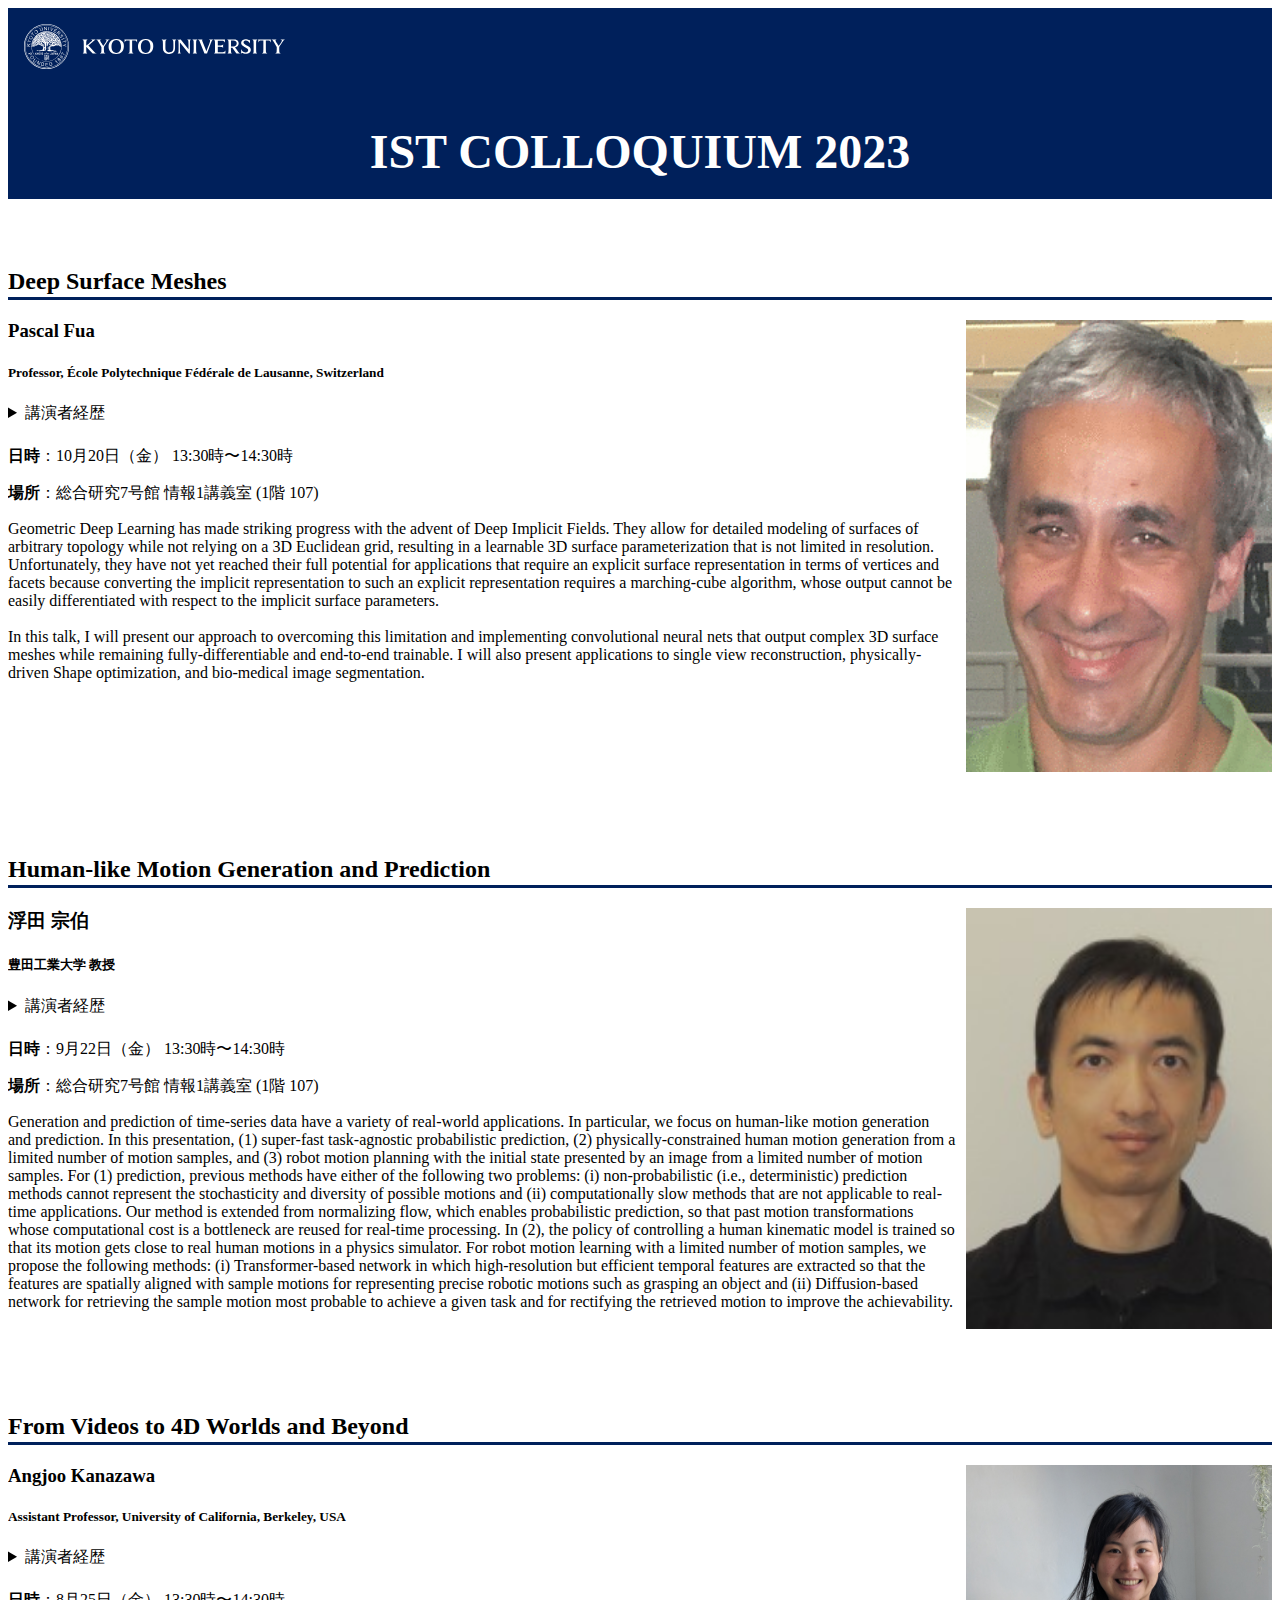
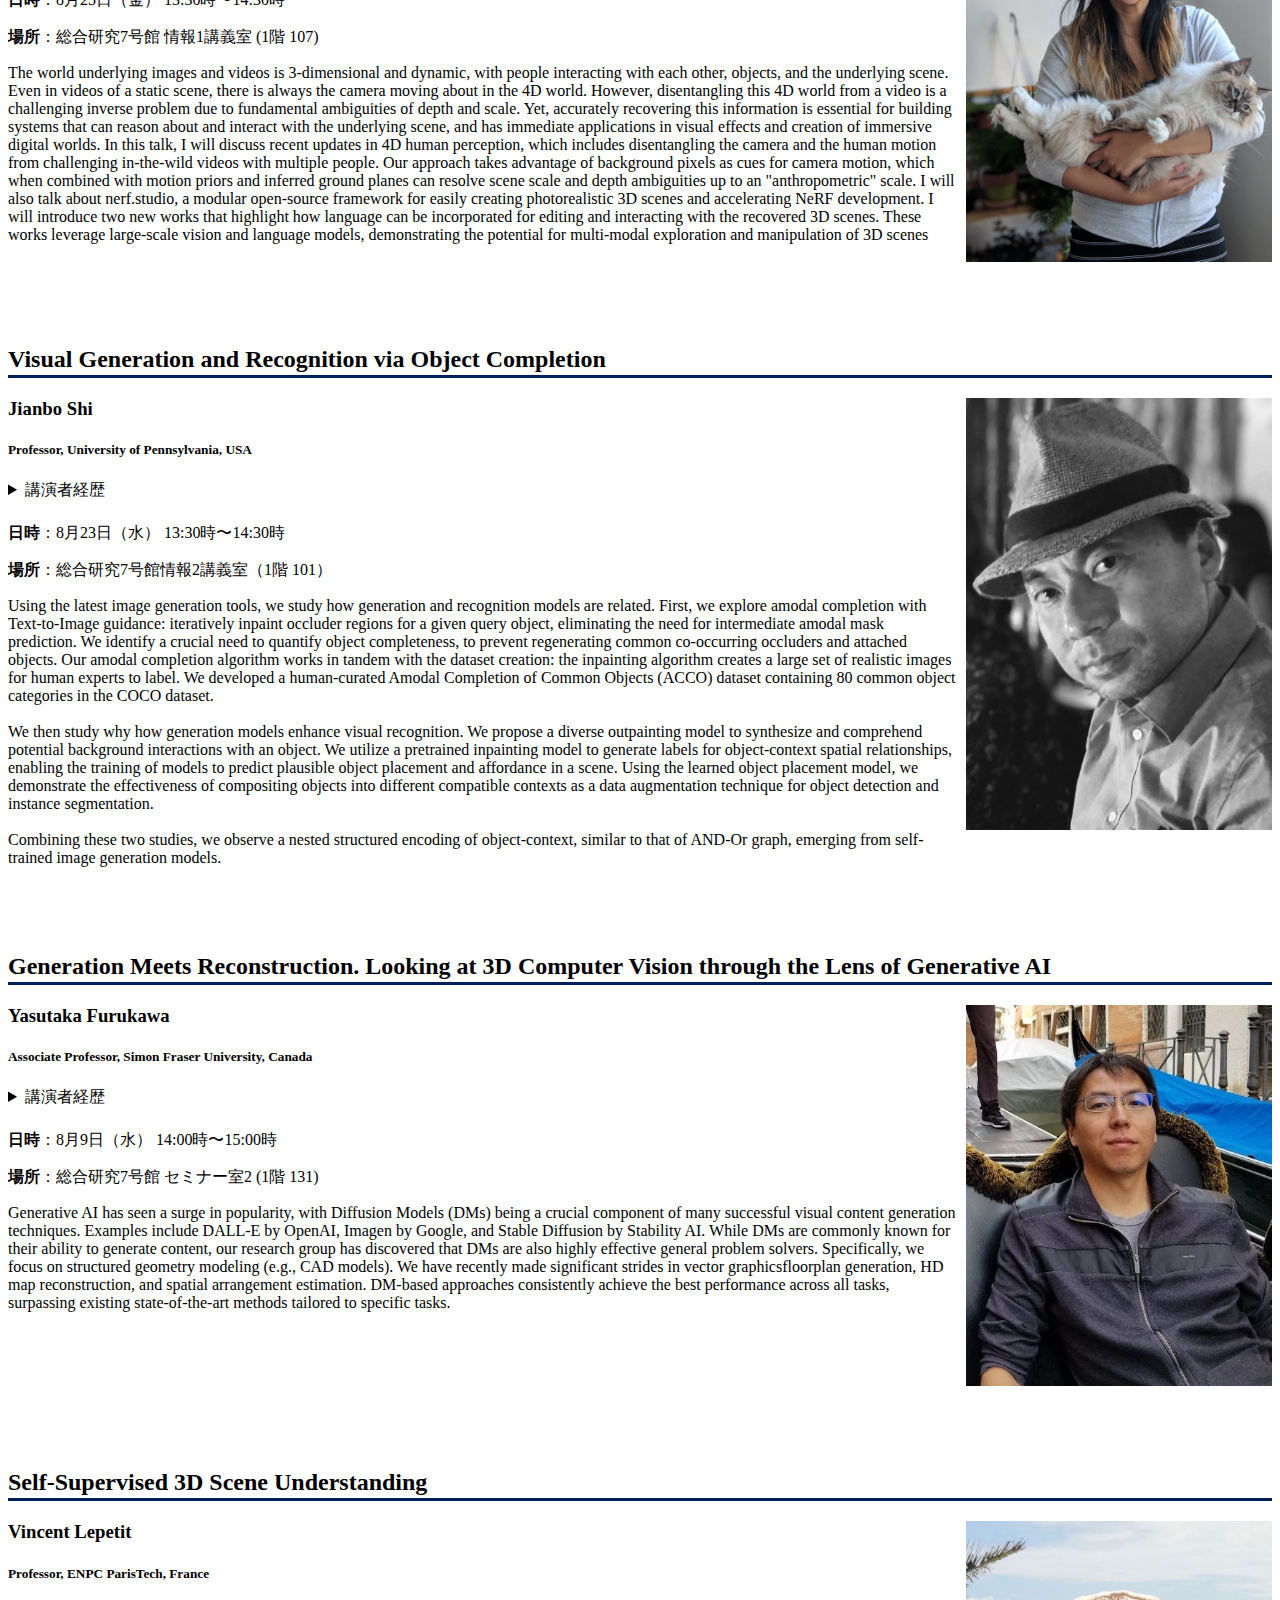
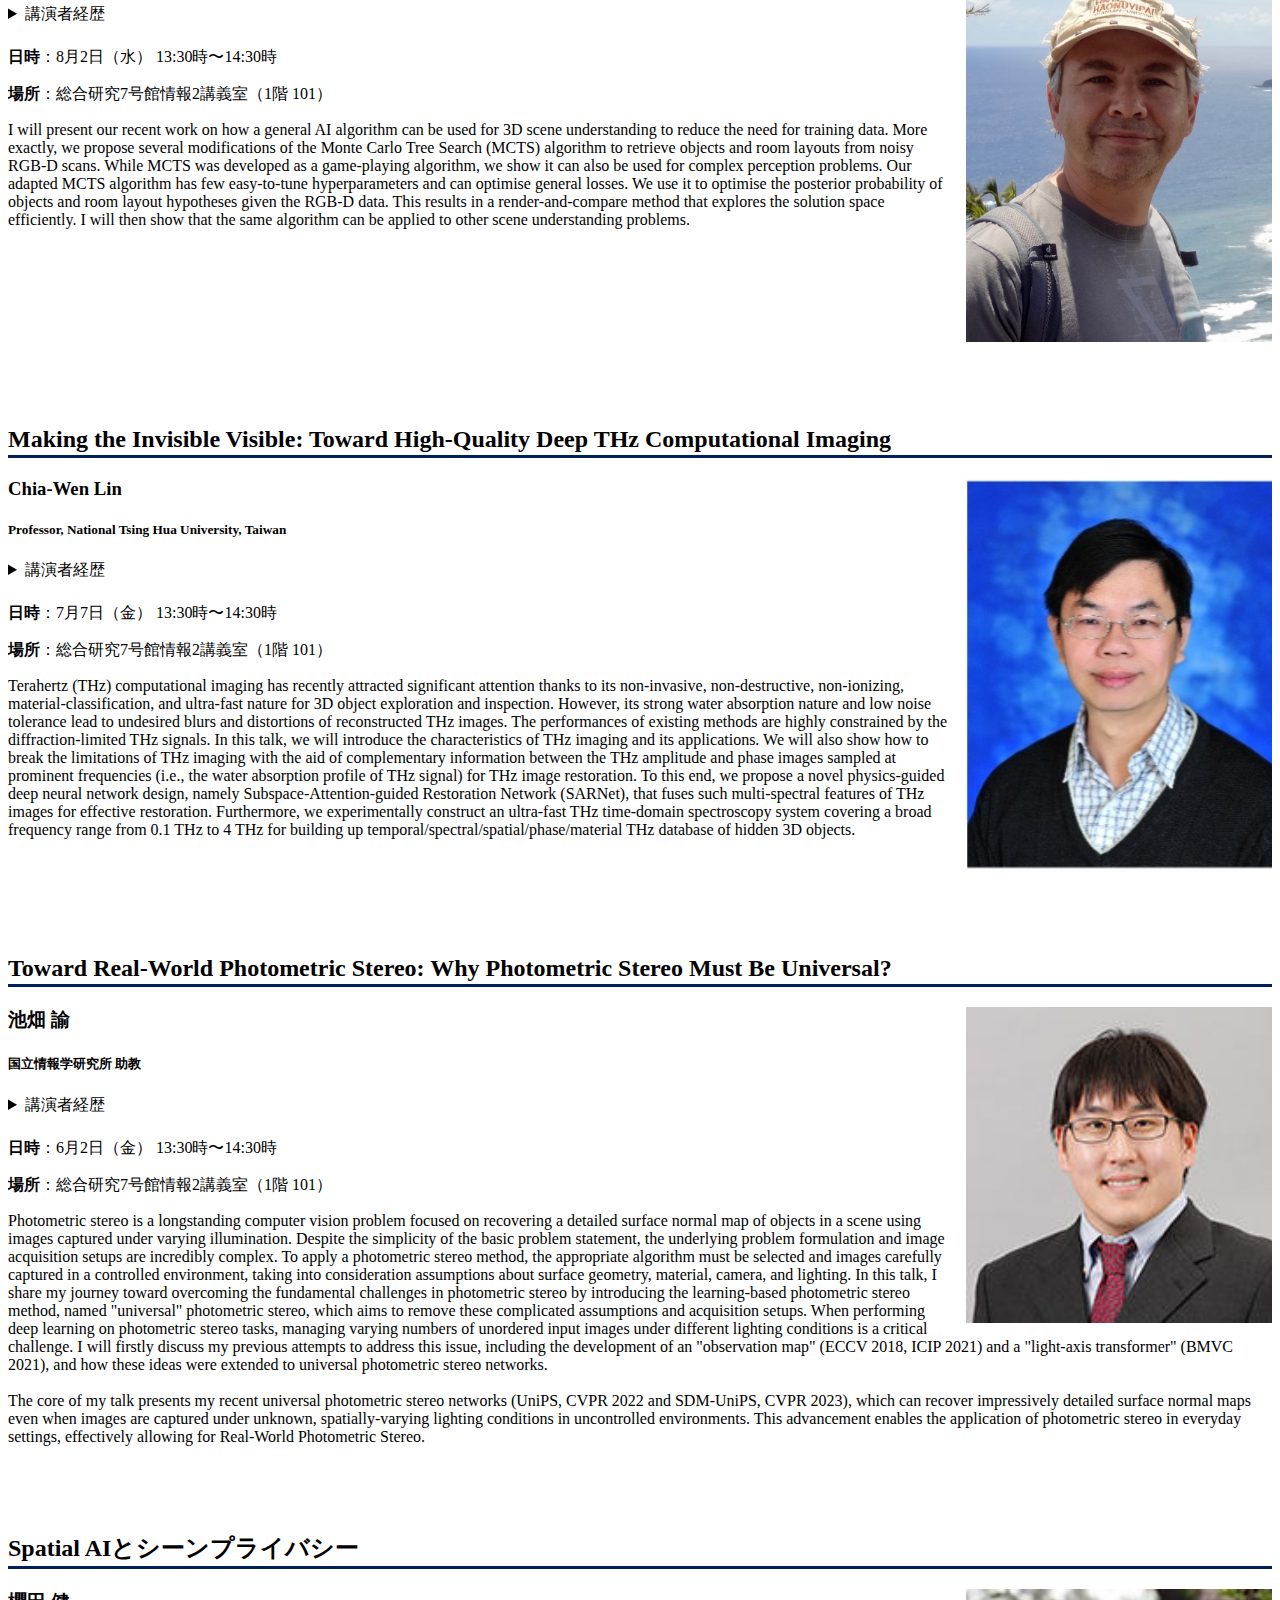
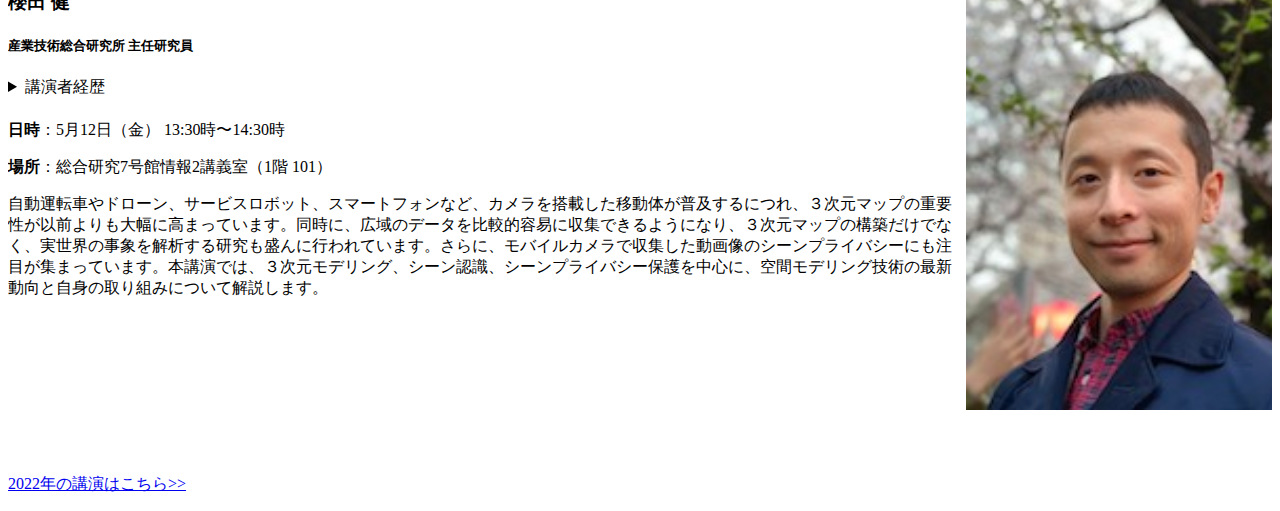
==== index.html @ 2a3d47fb "Update at Tue Oct 10 22:18:31 JST 2023, hash=a2e43cdbfdb7c2109c14c35fb3e464018daae996" ====
<!DOCTYPE html>
<html lang="ja">
    <head>
        <meta charset="utf-8">
        <meta name="viewport" content="width=device-width, initial-scale=1, shrink-to-fit=no">
        <title>KUIST Colloquium 
2023
</title>
        <link rel="stylesheet" href="https://stackpath.bootstrapcdn.com/bootstrap/4.5.0/css/bootstrap.min.css" integrity="sha384-9aIt2nRpC12Uk9gS9baDl411NQApFmC26EwAOH8WgZl5MYYxFfc+NcPb1dKGj7Sk" crossorigin="anonymous">
        <link rel="stylesheet" href="/style.css">
    </head>
    <body>
        <header style="background: #00205B;">
            <img src="/C-EL-W.svg" height=45 style="margin: 1em 0em 0em 1em;">
            <h1 style="color: #FFF; text-align: center; font-family: serif; font-size:3em; padding: 0.4em;">
                IST COLLOQUIUM 
2023

            </h1>
        </header>
        <section class="section">
            <div class="container">
                
<div class="card" style="width: min(90%, 1200); margin: 50px; margin-left: auto; margin-right: auto; display: block;">
    <div class="card-body" style="overflow:hidden">
        
        <h2 style="border-bottom: solid; margin-bottom:20px; padding-bottom:2px; border-color:#00205B;"><b>Deep Surface Meshes</b></h2>
        
        
        <div style="float:right; width: max(25%, 130px);">
        <img src="fuapascal.jpg" alt="講演者の画像" style="width:100%; padding: 0px 0px 10px 10px;">
        </div>
        
        <h3 class="card-title" style="margin-bottom: 6px;"><b>Pascal Fua</b></h3>
        <h5 class="card-text" style="margin-bottom: 22px;">Professor, École Polytechnique Fédérale de Lausanne, Switzerland</h5>
        
        <details style="margin-bottom: 22px">
        <summary>講演者経歴</summary>
        Pascal Fua received an engineering degree from Ecole Polytechnique,Paris, in 1984 and a Ph.D. in Computer Science from the University of Orsay in 1989. He joined EPFL (Swiss Federal Institute of Technology) in 1996 where he is a Professor in the School of Computer and Communication Science and head of the Computer Vision Lab. Before that, he worked at SRI International and at INRIA Sophia-Antipolis as a Computer Scientist.&lt;br&gt;&lt;br&gt;His research interests include shape modeling and motion recovery from images, analysis of microscopy images, and machine learning. He has (co)authored over 300 publications in refereed journals and conferences. He has received several ERC grants. He is an IEEE Fellow and has been an Associate Editor of IEEE journal Transactions for Pattern Analysis and Machine Intelligence. He often serves as program committee member, area chair, and program chair of major vision conferences and has cofounded three spinoff companies.
        </details>
        
        <p, class="card-text">
        <b>日時</b>：10月20日（金） 
         13:30時〜14:30時 
        </p>
        
        <p class="card-text">
        <b>場所</b>：総合研究7号館 情報1講義室 (1階 107)
        </p>
        
        
        <p class="card-text">Geometric Deep Learning has made striking progress with the advent of Deep Implicit Fields. They allow for detailed modeling of surfaces of arbitrary topology while not relying on a 3D Euclidean grid, resulting in a learnable 3D surface parameterization that is not limited in resolution. Unfortunately, they have not yet reached their full potential for applications that require an explicit surface representation in terms of vertices and facets because converting the implicit representation to such an explicit representation requires a marching-cube algorithm, whose output cannot be easily differentiated with respect to the implicit surface parameters.<br><br>In this talk, I will present our approach to overcoming this limitation and implementing convolutional neural nets that output complex 3D surface meshes while remaining fully-differentiable and end-to-end trainable. I will also present applications to single view reconstruction, physically-driven Shape optimization, and bio-medical image segmentation.</p>
        
        
            
        
    </div>
</div>
<div class="card" style="width: min(90%, 1200); margin: 50px; margin-left: auto; margin-right: auto; display: block;">
    <div class="card-body" style="overflow:hidden">
        
        <h2 style="border-bottom: solid; margin-bottom:20px; padding-bottom:2px; border-color:#00205B;"><b>Human-like Motion Generation and Prediction</b></h2>
        
        
        <div style="float:right; width: max(25%, 130px);">
        <img src="ukita.jpg" alt="講演者の画像" style="width:100%; padding: 0px 0px 10px 10px;">
        </div>
        
        <h3 class="card-title" style="margin-bottom: 6px;"><b>浮田 宗伯</b></h3>
        <h5 class="card-text" style="margin-bottom: 22px;">豊田工業大学 教授</h5>
        
        <details style="margin-bottom: 22px">
        <summary>講演者経歴</summary>
        Norimichi Ukita (Member, IEEE) received the BE and ME degrees in information engineering from Okayama University, Japan, in 1996 and 1998, respectively, and the PhD degree in informatics from Kyoto University, Japan, in 2001. He is a professor with the graduate school of engineering, Toyota Technological Institute, Japan (TTI-J). After working for five years as an assistant professor at NAIST, he became an associate professor, in 2007 and moved to TTI-J, in 2016. He was a research scientist of Precursory Research for Embryonic Science and Technology, Japan Science and Technology Agency (JST), during 2002 -2006. He was a visiting research scientist at Carnegie Mellon University during 2007-2009. He currently works also at Toyota Technological Institute at Chicago (TTI-C) as an adjoint professor. His main research interests are low-level vision, object detection&#x2F;tracking, and human pose estimation and action recognition.
        </details>
        
        <p, class="card-text">
        <b>日時</b>：9月22日（金） 
         13:30時〜14:30時 
        </p>
        
        <p class="card-text">
        <b>場所</b>：総合研究7号館 情報1講義室 (1階 107)
        </p>
        
        
        <p class="card-text">Generation and prediction of time-series data have a variety of real-world applications. In particular, we focus on human-like motion generation and prediction. In this presentation, (1) super-fast task-agnostic probabilistic prediction, (2) physically-constrained human motion generation from a limited number of motion samples, and (3) robot motion planning with the initial state presented by an image from a limited number of motion samples. For (1) prediction, previous methods have either of the following two problems: (i) non-probabilistic (i.e., deterministic) prediction methods cannot represent the stochasticity and diversity of possible motions and (ii) computationally slow methods that are not applicable to real-time applications. Our method is extended from normalizing flow, which enables probabilistic prediction, so that past motion transformations whose computational cost is a bottleneck are reused for real-time processing. In (2), the policy of controlling a human kinematic model is trained so that its motion gets close to real human motions in a physics simulator. For robot motion learning with a limited number of motion samples, we propose the following methods: (i) Transformer-based network in which high-resolution but efficient temporal features are extracted so that the features are spatially aligned with sample motions for representing precise robotic motions such as grasping an object and (ii) Diffusion-based network for retrieving the sample motion most probable to achieve a given task and for rectifying the retrieved motion to improve the achievability.</p>
        
        
            
        
    </div>
</div>
<div class="card" style="width: min(90%, 1200); margin: 50px; margin-left: auto; margin-right: auto; display: block;">
    <div class="card-body" style="overflow:hidden">
        
        <h2 style="border-bottom: solid; margin-bottom:20px; padding-bottom:2px; border-color:#00205B;"><b>From Videos to 4D Worlds and Beyond</b></h2>
        
        
        <div style="float:right; width: max(25%, 130px);">
        <img src="kanezawa.jpg" alt="講演者の画像" style="width:100%; padding: 0px 0px 10px 10px;">
        </div>
        
        <h3 class="card-title" style="margin-bottom: 6px;"><b>Angjoo Kanazawa</b></h3>
        <h5 class="card-text" style="margin-bottom: 22px;">Assistant Professor, University of California, Berkeley, USA</h5>
        
        <details style="margin-bottom: 22px">
        <summary>講演者経歴</summary>
        Angjoo Kanazawa is an Assistant Professor in the Department of Electrical Engineering and Computer Science at the University of California at Berkeley. Her research is at the intersection of Computer Vision, Computer Graphics, and Machine Learning, focusing on the visual perception of the dynamic 3D world behind everyday photographs and video. Previously, she was a research scientist at Google NYC, and prior to that she was a BAIR postdoc at UC Berkeley. She completed her PhD in Computer Science at the University of Maryland, College Park, where she also spent time at the Max Planck Institute for Intelligent Systems. She has been named a Rising Star in EECS and has been honored with the Google Research Scholar Award and most recently the Sloan Fellowship 2023.
        </details>
        
        <p, class="card-text">
        <b>日時</b>：8月25日（金） 
         13:30時〜14:30時 
        </p>
        
        <p class="card-text">
        <b>場所</b>：総合研究7号館 情報1講義室 (1階 107)
        </p>
        
        
        <p class="card-text">The world underlying images and videos is 3-dimensional and dynamic, with people interacting with each other, objects, and the underlying scene. Even in videos of a static scene, there is always the camera moving about in the 4D world. However, disentangling this 4D world from a video is a challenging inverse problem due to fundamental ambiguities of depth and scale. Yet, accurately recovering this information is essential for building systems that can reason about and interact with the underlying scene, and has immediate applications in visual effects and creation of immersive digital worlds. In this talk, I will discuss recent updates in 4D human perception, which includes disentangling the camera and the human motion from challenging in-the-wild videos with multiple people. Our approach takes advantage of background pixels as cues for camera motion, which when combined with motion priors and inferred ground planes can resolve scene scale and depth ambiguities up to an "anthropometric" scale. I will also talk about nerf.studio, a modular open-source framework for easily creating photorealistic 3D scenes and accelerating NeRF development. I will introduce two new works that highlight how language can be incorporated for editing and interacting with the recovered 3D scenes. These works leverage large-scale vision and language models, demonstrating the potential for multi-modal exploration and manipulation of 3D scenes</p>
        
        
            
        
    </div>
</div>
<div class="card" style="width: min(90%, 1200); margin: 50px; margin-left: auto; margin-right: auto; display: block;">
    <div class="card-body" style="overflow:hidden">
        
        <h2 style="border-bottom: solid; margin-bottom:20px; padding-bottom:2px; border-color:#00205B;"><b>Visual Generation and Recognition via Object Completion</b></h2>
        
        
        <div style="float:right; width: max(25%, 130px);">
        <img src="jshi.jpg" alt="講演者の画像" style="width:100%; padding: 0px 0px 10px 10px;">
        </div>
        
        <h3 class="card-title" style="margin-bottom: 6px;"><b>Jianbo Shi</b></h3>
        <h5 class="card-text" style="margin-bottom: 22px;">Professor, University of Pennsylvania, USA</h5>
        
        <details style="margin-bottom: 22px">
        <summary>講演者経歴</summary>
        Jianbo studied Computer Science and Mathematics as an undergraduate at Cornell University where he received his B.A. in 1994. He received his Ph.D. degree in Computer Science from University of California at Berkeley in 1998, for his thesis on Normalize Cuts image segmentation algorithm. He joined The Robotics Institute at Carnegie Mellon University in 1999 as a research faculty. Since 2003, he has been with the Department of Computer &amp; Information Science at the University of Pennsylvania. His group is developing vision algorithms for both human and image recognition. Their ultimate goal is to develop computation algorithms to understand human behavior and interaction with objects, and to do so at multiple levels of abstractions: from the basic body limb tracking, to human identification, gesture recognition, and activity inference. His group is developing a visual thinking model that allows computers to understand their surroundings and achieve higher-level cognitive abilities such as machine memory and learning.
        </details>
        
        <p, class="card-text">
        <b>日時</b>：8月23日（水） 
         13:30時〜14:30時 
        </p>
        
        <p class="card-text">
        <b>場所</b>：総合研究7号館情報2講義室（1階 101）
        </p>
        
        
        <p class="card-text">Using the latest image generation tools, we study how generation and recognition models are related.  First, we explore amodal completion with Text-to-Image guidance: iteratively inpaint occluder regions for a given query object, eliminating the need for intermediate amodal mask prediction. We identify a crucial need to quantify object completeness, to prevent regenerating common co-occurring occluders and attached objects.  Our amodal completion algorithm works in tandem with the dataset creation: the inpainting algorithm creates a large set of realistic images for human experts to label. We developed a human-curated Amodal Completion of Common Objects (ACCO) dataset containing 80 common object categories in the COCO dataset.<br><br>We then study why how generation models enhance visual recognition. We propose a diverse outpainting model to synthesize and comprehend potential background interactions with an object. We utilize a pretrained inpainting model to generate labels for object-context spatial relationships, enabling the training of models to predict plausible object placement and affordance in a scene. Using the learned object placement model, we demonstrate the effectiveness of compositing objects into different compatible contexts as a data augmentation technique for object detection and instance segmentation.<br><br>Combining these two studies, we observe a nested structured encoding of object-context, similar to that of AND-Or graph, emerging from self-trained image generation models.</p>
        
        
            
        
    </div>
</div>
<div class="card" style="width: min(90%, 1200); margin: 50px; margin-left: auto; margin-right: auto; display: block;">
    <div class="card-body" style="overflow:hidden">
        
        <h2 style="border-bottom: solid; margin-bottom:20px; padding-bottom:2px; border-color:#00205B;"><b>Generation Meets Reconstruction. Looking at 3D Computer Vision through the Lens of Generative AI</b></h2>
        
        
        <div style="float:right; width: max(25%, 130px);">
        <img src="furukawa.jpg" alt="講演者の画像" style="width:100%; padding: 0px 0px 10px 10px;">
        </div>
        
        <h3 class="card-title" style="margin-bottom: 6px;"><b>Yasutaka Furukawa</b></h3>
        <h5 class="card-text" style="margin-bottom: 22px;">Associate Professor, Simon Fraser University, Canada</h5>
        
        <details style="margin-bottom: 22px">
        <summary>講演者経歴</summary>
        Dr. Yasutaka Furukawa is an associate professor in the School of Computing Science at Simon Fraser University (SFU). Dr. Furukawa&#x27;s group has made fundamental and practical contributions to 3D reconstruction algorithms, improved localization techniques, and computational architectural modeling. Their open-source software has been widely adopted by tech companies and used in surprising applications such as 3D printing of turtle shells and archaeological reconstruction. Dr. Furukawa received the best student paper award at ECCV 2012, the NSF CAREER Award in 2015, CS-CAN Outstanding Young CS Researcher Award 2018, Google Faculty Research Awards in 2016, 2017, and 2018, and PAMI Longuet-Higgins prize in 2020.
        </details>
        
        <p, class="card-text">
        <b>日時</b>：8月9日（水） 
         14:00時〜15:00時 
        </p>
        
        <p class="card-text">
        <b>場所</b>：総合研究7号館 セミナー室2 (1階 131)
        </p>
        
        
        <p class="card-text">Generative AI has seen a surge in popularity, with Diffusion Models (DMs) being a crucial component of many successful visual content generation techniques. Examples include DALL-E by OpenAI, Imagen by Google, and Stable Diffusion by Stability AI. While DMs are commonly known for their ability to generate content, our research group has discovered that DMs are also highly effective general problem solvers. Specifically, we focus on structured geometry modeling (e.g., CAD models). We have recently made significant strides in vector graphicsfloorplan generation, HD map reconstruction, and spatial arrangement estimation. DM-based approaches consistently achieve the best performance across all tasks, surpassing existing state-of-the-art methods tailored to specific tasks.</p>
        
        
            
        
    </div>
</div>
<div class="card" style="width: min(90%, 1200); margin: 50px; margin-left: auto; margin-right: auto; display: block;">
    <div class="card-body" style="overflow:hidden">
        
        <h2 style="border-bottom: solid; margin-bottom:20px; padding-bottom:2px; border-color:#00205B;"><b>Self-Supervised 3D Scene Understanding</b></h2>
        
        
        <div style="float:right; width: max(25%, 130px);">
        <img src="vincent_lepetit.jpg" alt="講演者の画像" style="width:100%; padding: 0px 0px 10px 10px;">
        </div>
        
        <h3 class="card-title" style="margin-bottom: 6px;"><b>Vincent Lepetit</b></h3>
        <h5 class="card-text" style="margin-bottom: 22px;">Professor, ENPC ParisTech, France</h5>
        
        <details style="margin-bottom: 22px">
        <summary>講演者経歴</summary>
        Vincent Lepetit is a professor at ENPC ParisTech, France. Prior to this position, he was a full professor at the Institute for Computer Graphics and Vision, Graz University of Technology (TU Graz), Austria and before that, a senior researcher at CVLab, Ecole Polytechnique Federale de Lausanne (EPFL), Switzerland.  His current research focuses on 3D scene understanding, especially at trying to reduce the supervision needed by a system to learn new 3D objects and new 3D environments. In 2020, he received with colleagues the Koenderick “test-of-time” award for “Brief: Binary Robust Independent Elementary Features”. He often serves as an area chair of major computer vision conferences (CVPR, ICCV, ECCV) and as an editor for the Pattern Analysis and Machine Intelligence (PAMI) and International Journal of Computer Vision (IJCV) journals.  He was awarded in 2023 an ERC Advanced Grant for the &#x27;explorer&#x27; project on creating digital twins of large-scale sites.
        </details>
        
        <p, class="card-text">
        <b>日時</b>：8月2日（水） 
         13:30時〜14:30時 
        </p>
        
        <p class="card-text">
        <b>場所</b>：総合研究7号館情報2講義室（1階 101）
        </p>
        
        
        <p class="card-text">I will present our recent work on how a general AI algorithm can be used for 3D scene understanding to reduce the need for training data. More exactly, we propose several modifications of the Monte Carlo Tree Search (MCTS) algorithm to retrieve objects and room layouts from noisy RGB-D scans.  While MCTS was developed as a game-playing algorithm, we show it can also be used for complex perception problems.  Our adapted MCTS algorithm has few easy-to-tune hyperparameters and can optimise general losses. We use it to optimise the posterior probability of objects and room layout hypotheses given the RGB-D data.  This results in a render-and-compare method that explores the solution space efficiently. I will then show that the same algorithm can be applied to other scene understanding problems.</p>
        
        
            
        
    </div>
</div>
<div class="card" style="width: min(90%, 1200); margin: 50px; margin-left: auto; margin-right: auto; display: block;">
    <div class="card-body" style="overflow:hidden">
        
        <h2 style="border-bottom: solid; margin-bottom:20px; padding-bottom:2px; border-color:#00205B;"><b>Making the Invisible Visible: Toward High-Quality Deep THz Computational Imaging</b></h2>
        
        
        <div style="float:right; width: max(25%, 130px);">
        <img src="chiawenlin.jpg" alt="講演者の画像" style="width:100%; padding: 0px 0px 10px 10px;">
        </div>
        
        <h3 class="card-title" style="margin-bottom: 6px;"><b>Chia-Wen Lin</b></h3>
        <h5 class="card-text" style="margin-bottom: 22px;">Professor, National Tsing Hua University, Taiwan</h5>
        
        <details style="margin-bottom: 22px">
        <summary>講演者経歴</summary>
        Prof. Chia-Wen Lin is currently a Professor with the Department of Electrical Engineering, National Tsing Hua University (NTHU), Taiwan. He also serves as Deputy Director of the AI Research Center of NTHU. He is currently a Visiting Professor at the Graduate School of Informatics, Informatics, Kyoto University from July 2023 to December 2023. He served as Visiting Professor at Nagoya University and National Institute of Informatics, Japan, in 2019 and 2015, respectively. His research interests include image&#x2F;video processing, computer vision, and video networking. Dr. Lin is an IEEE Fellow, and has been serving on IEEE Circuits and Systems Society (CASS) Fellow Evaluating Committee since 2021. He serves as IEEE CASS BoG member-at-Large during 2022-2024. He was Steering Committee Chair of IEEE ICME (2020-2021), IEEE CASS Distinguished Lecturer (2018-2019), and President of the Chinese Image Processing and Pattern Recognition (IPPR) Association, Taiwan (2019-2020). He has served as Associate Editor of IEEE Transactions on Image Processing, IEEE Transactions on Multimedia, IEEE Transactions on Circuits and Systems for Video Technology, and IEEE Multimedia. He served as TPC Chair of IEEE ICME in 2010 and IEEE ICIP in 2019, and the Conference Chair of IEEE VCIP in 2018.
        </details>
        
        <p, class="card-text">
        <b>日時</b>：7月7日（金） 
         13:30時〜14:30時 
        </p>
        
        <p class="card-text">
        <b>場所</b>：総合研究7号館情報2講義室（1階 101）
        </p>
        
        
        <p class="card-text">Terahertz (THz) computational imaging has recently attracted significant attention thanks to its non-invasive, non-destructive, non-ionizing, material-classification, and ultra-fast nature for 3D object exploration and inspection. However, its strong water absorption nature and low noise tolerance lead to undesired blurs and distortions of reconstructed THz images. The performances of existing methods are highly constrained by the diffraction-limited THz signals. In this talk, we will introduce the characteristics of THz imaging and its applications. We will also show how to break the limitations of THz imaging with the aid of complementary information between the THz amplitude and phase images sampled at prominent frequencies (i.e., the water absorption profile of THz signal) for THz image restoration. To this end, we propose a novel physics-guided deep neural network design, namely Subspace-Attention-guided Restoration Network (SARNet), that fuses such multi-spectral features of THz images for effective restoration. Furthermore, we experimentally construct an ultra-fast THz time-domain spectroscopy system covering a broad frequency range from 0.1 THz to 4 THz for building up temporal/spectral/spatial/phase/material THz database of hidden 3D objects.</p>
        
        
            
        
    </div>
</div>
<div class="card" style="width: min(90%, 1200); margin: 50px; margin-left: auto; margin-right: auto; display: block;">
    <div class="card-body" style="overflow:hidden">
        
        <h2 style="border-bottom: solid; margin-bottom:20px; padding-bottom:2px; border-color:#00205B;"><b>Toward Real-World Photometric Stereo: Why Photometric Stereo Must Be Universal?</b></h2>
        
        
        <div style="float:right; width: max(25%, 130px);">
        <img src="ikehata.jpg" alt="講演者の画像" style="width:100%; padding: 0px 0px 10px 10px;">
        </div>
        
        <h3 class="card-title" style="margin-bottom: 6px;"><b>池畑 諭</b></h3>
        <h5 class="card-text" style="margin-bottom: 22px;">国立情報学研究所 助教</h5>
        
        <details style="margin-bottom: 22px">
        <summary>講演者経歴</summary>
        He received a B.A. in Psychology in 2009, and an M.S. and Ph.D. in Information Studies in 2011 and 2014, respectively, from the University of Tokyo. He worked as a postdoctoral researcher at Washington University in St. Louis from 2014 to 2016. Currently, he is an assistant professor at the National Institute of Informatics, a specially appointed associate professor at Tokyo Tech, and a visiting researcher at the University of Tokyo. His main interests lie in 3D computer vision, with a particular focus on the use of photometric stereo to achieve professional-grade 3D reconstruction in real-world scenarios.
        </details>
        
        <p, class="card-text">
        <b>日時</b>：6月2日（金） 
         13:30時〜14:30時 
        </p>
        
        <p class="card-text">
        <b>場所</b>：総合研究7号館情報2講義室（1階 101）
        </p>
        
        
        <p class="card-text">Photometric stereo is a longstanding computer vision problem focused on recovering a detailed surface normal map of objects in a scene using images captured under varying illumination. Despite the simplicity of the basic problem statement, the underlying problem formulation and image acquisition setups are incredibly complex. To apply a photometric stereo method, the appropriate algorithm must be selected and images carefully captured in a controlled environment, taking into consideration assumptions about surface geometry, material, camera, and lighting. In this talk, I share my journey toward overcoming the fundamental challenges in photometric stereo by introducing the learning-based photometric stereo method, named "universal" photometric stereo, which aims to remove these complicated assumptions and acquisition setups. When performing deep learning on photometric stereo tasks, managing varying numbers of unordered input images under different lighting conditions is a critical challenge. I will firstly discuss my previous attempts to address this issue, including the development of an "observation map" (ECCV 2018, ICIP 2021) and a "light-axis transformer" (BMVC 2021), and how these ideas were extended to universal photometric stereo networks.<br><br>The core of my talk presents my recent universal photometric stereo networks (UniPS, CVPR 2022 and SDM-UniPS, CVPR 2023), which can recover impressively detailed surface normal maps even when images are captured under unknown, spatially-varying lighting conditions in uncontrolled environments. This advancement enables the application of photometric stereo in everyday settings, effectively allowing for Real-World Photometric Stereo.</p>
        
        
            
        
    </div>
</div>
<div class="card" style="width: min(90%, 1200); margin: 50px; margin-left: auto; margin-right: auto; display: block;">
    <div class="card-body" style="overflow:hidden">
        
        <h2 style="border-bottom: solid; margin-bottom:20px; padding-bottom:2px; border-color:#00205B;"><b>Spatial AIとシーンプライバシー</b></h2>
        
        
        <div style="float:right; width: max(25%, 130px);">
        <img src="sakurada.jpg" alt="講演者の画像" style="width:100%; padding: 0px 0px 10px 10px;">
        </div>
        
        <h3 class="card-title" style="margin-bottom: 6px;"><b>櫻田 健</b></h3>
        <h5 class="card-text" style="margin-bottom: 22px;">産業技術総合研究所 主任研究員</h5>
        
        <details style="margin-bottom: 22px">
        <summary>講演者経歴</summary>
        2015年東北大学大学院情報科学研究科博士後期課程修了。日本学術振興会特別研究員(DC2)、カーネギーメロン大学客員研究員、東京工業大学博士研究員、名古屋大学助教、産業技術総合研究所客員研究員を経て、2018年4月より産業技術総合研究所に主任研究員として勤務。
        </details>
        
        <p, class="card-text">
        <b>日時</b>：5月12日（金） 
         13:30時〜14:30時 
        </p>
        
        <p class="card-text">
        <b>場所</b>：総合研究7号館情報2講義室（1階 101）
        </p>
        
        
        <p class="card-text">自動運転車やドローン、サービスロボット、スマートフォンなど、カメラを搭載した移動体が普及するにつれ、３次元マップの重要性が以前よりも大幅に高まっています。同時に、広域のデータを比較的容易に収集できるようになり、３次元マップの構築だけでなく、実世界の事象を解析する研究も盛んに行われています。さらに、モバイルカメラで収集した動画像のシーンプライバシーにも注目が集まっています。本講演では、３次元モデリング、シーン認識、シーンプライバシー保護を中心に、空間モデリング技術の最新動向と自身の取り組みについて解説します。</p>
        
        
            
        
    </div>
</div>
<p><a class="float-right" href="2022">2022年の講演はこちら&gt;&gt;</a></p>


            </div>
        </section>

    <script src="https://code.jquery.com/jquery-3.5.1.slim.min.js" integrity="sha384-DfXdz2htPH0lsSSs5nCTpuj/zy4C+OGpamoFVy38MVBnE+IbbVYUew+OrCXaRkfj" crossorigin="anonymous"></script>
    <script src="https://cdn.jsdelivr.net/npm/popper.js@1.16.0/dist/umd/popper.min.js" integrity="sha384-Q6E9RHvbIyZFJoft+2mJbHaEWldlvI9IOYy5n3zV9zzTtmI3UksdQRVvoxMfooAo" crossorigin="anonymous"></script>
    <script src="https://stackpath.bootstrapcdn.com/bootstrap/4.5.0/js/bootstrap.min.js" integrity="sha384-OgVRvuATP1z7JjHLkuOU7Xw704+h835Lr+6QL9UvYjZE3Ipu6Tp75j7Bh/kR0JKI" crossorigin="anonymous"></script>
    </body>
</html>
---- style.css ----
.btn-kyotou{background-color:#2d3d5b;border:2px solid #2d3d5b;color:#fff}.btn-kyotou:hover{background-color:#00205b;border:2px solid #00205b;color:#fff}
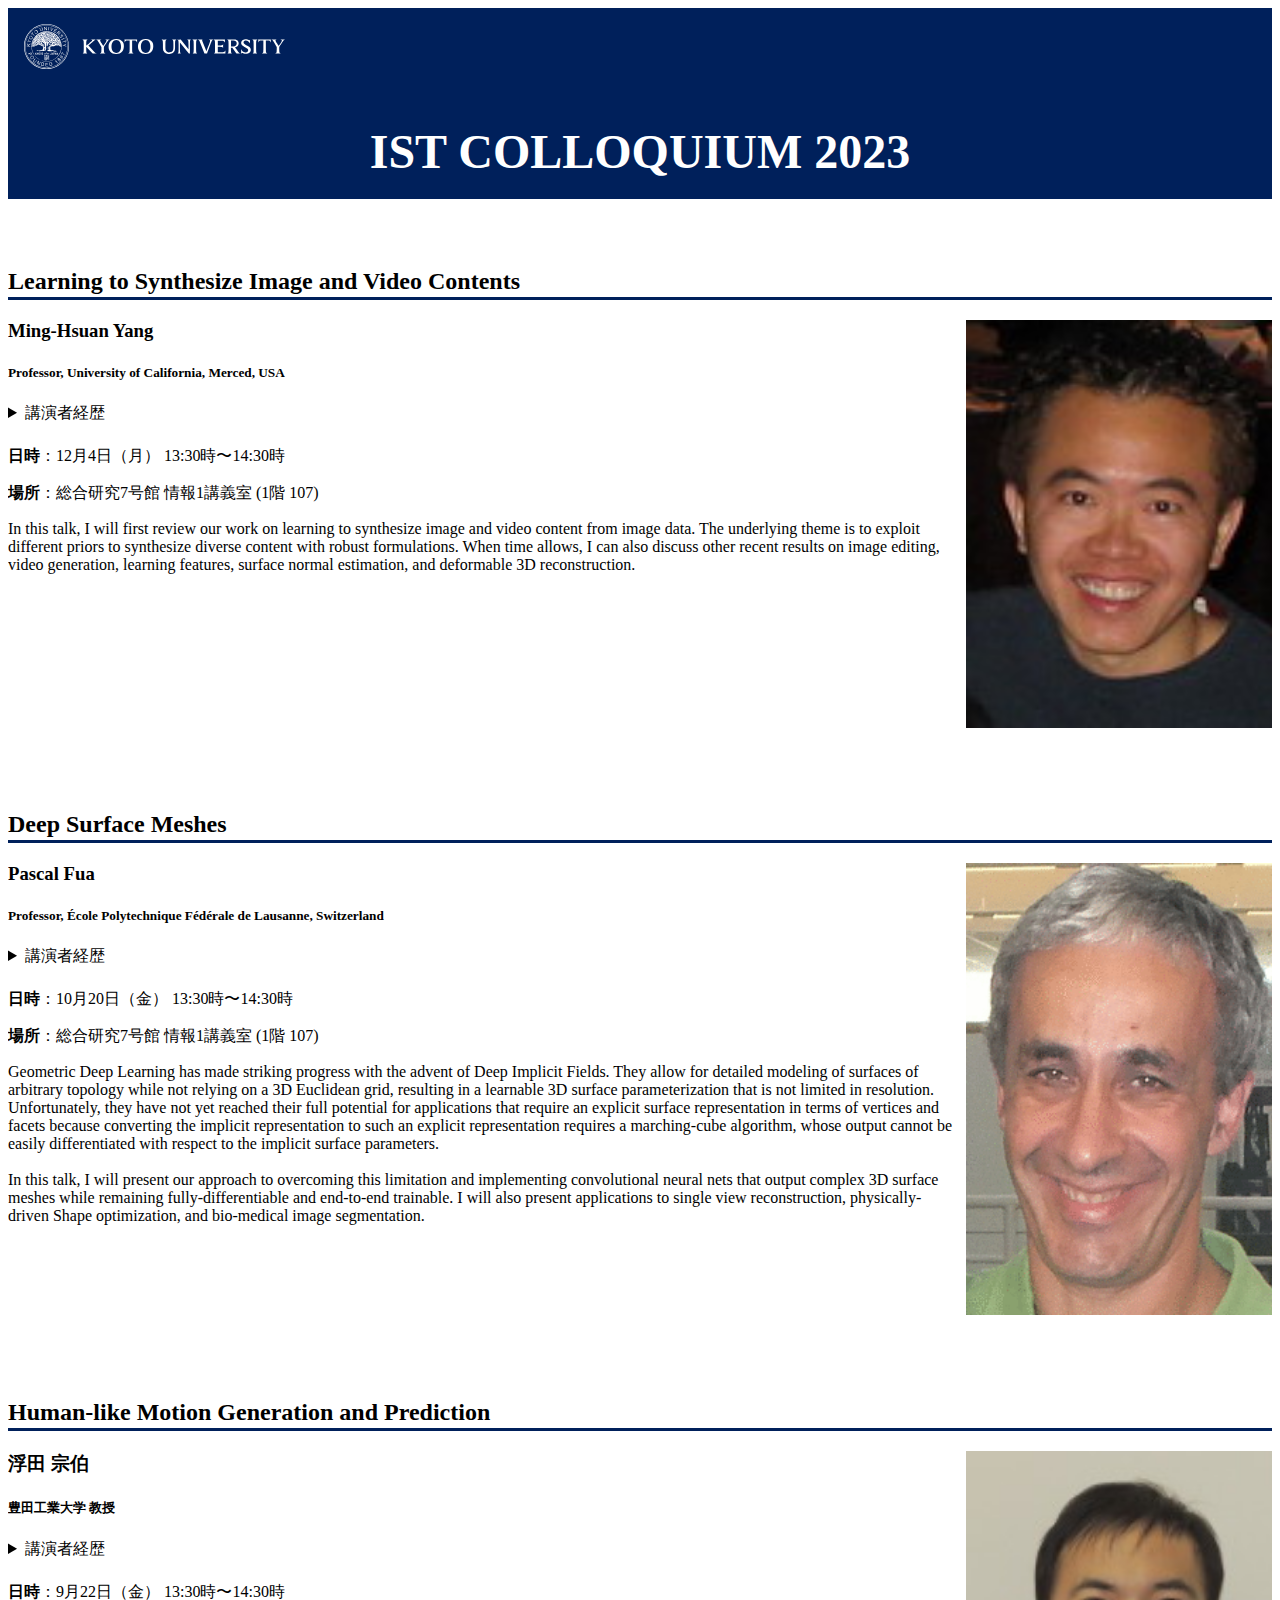
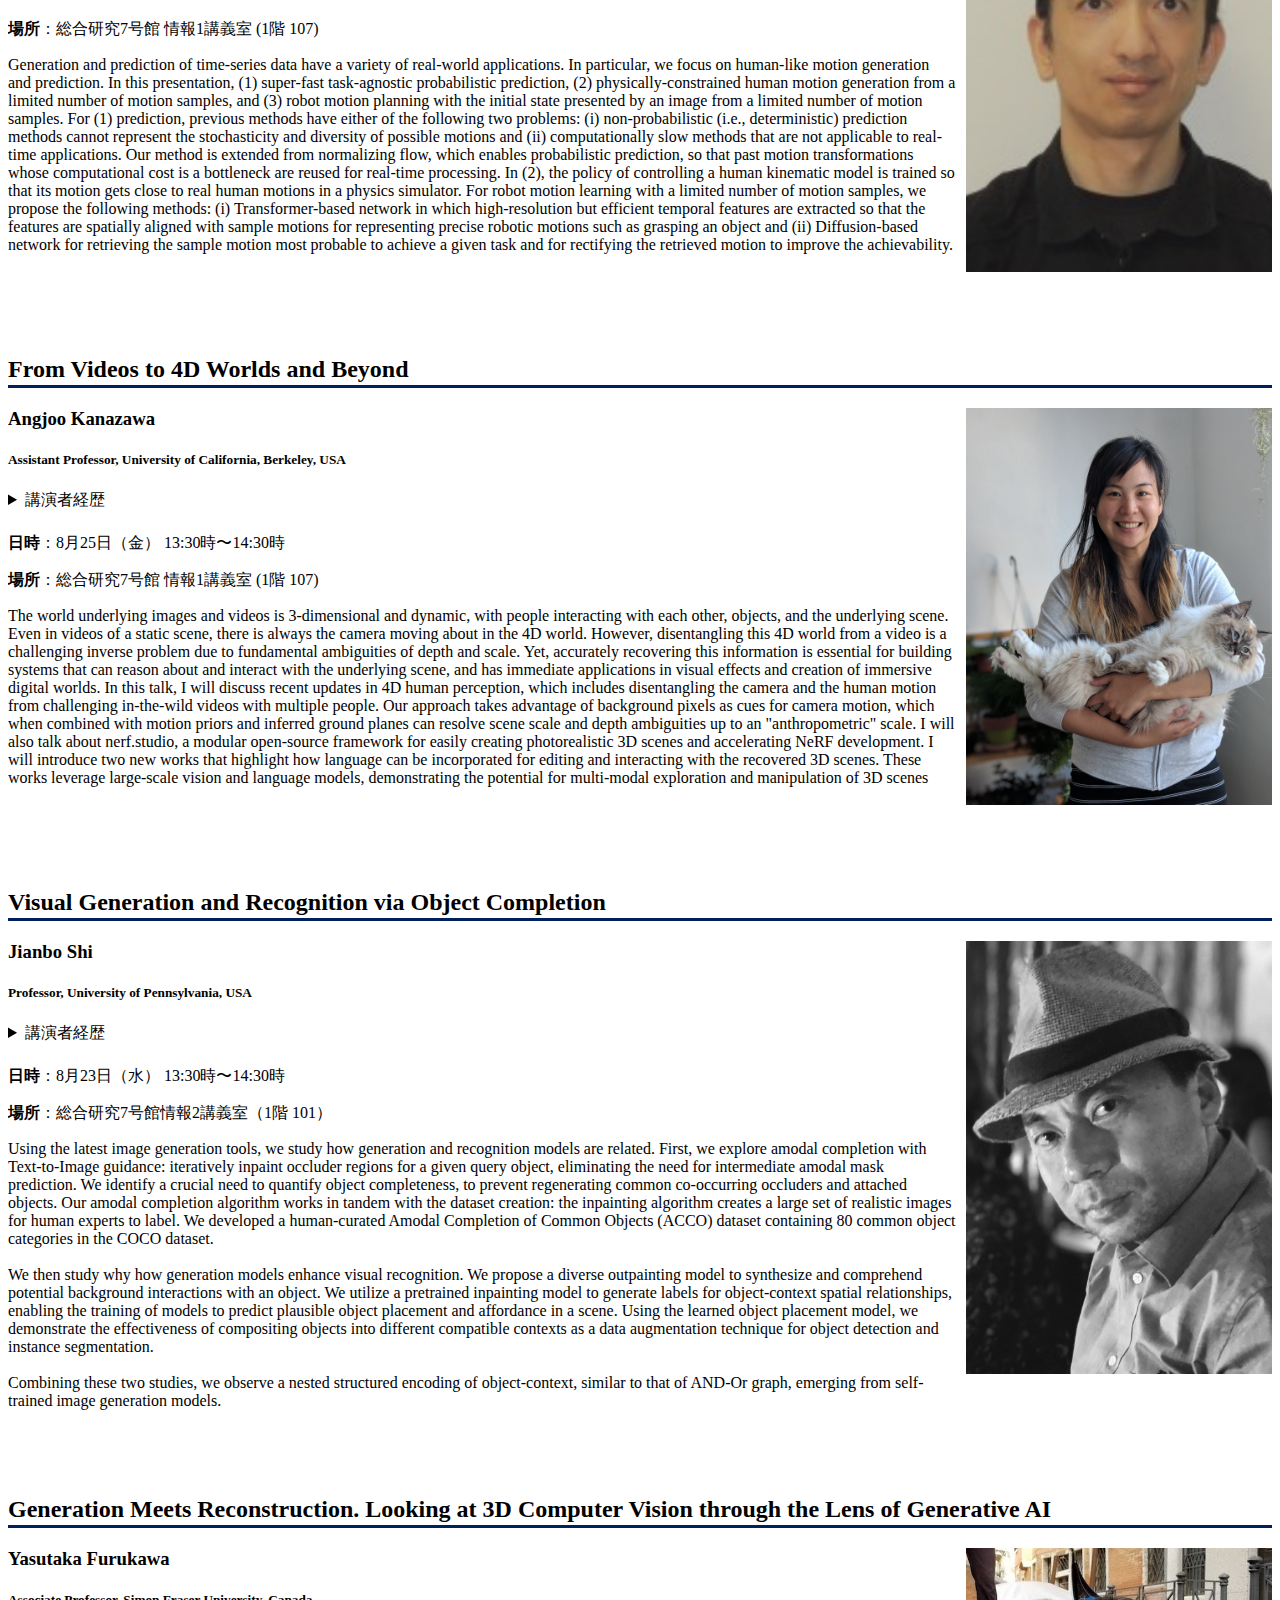
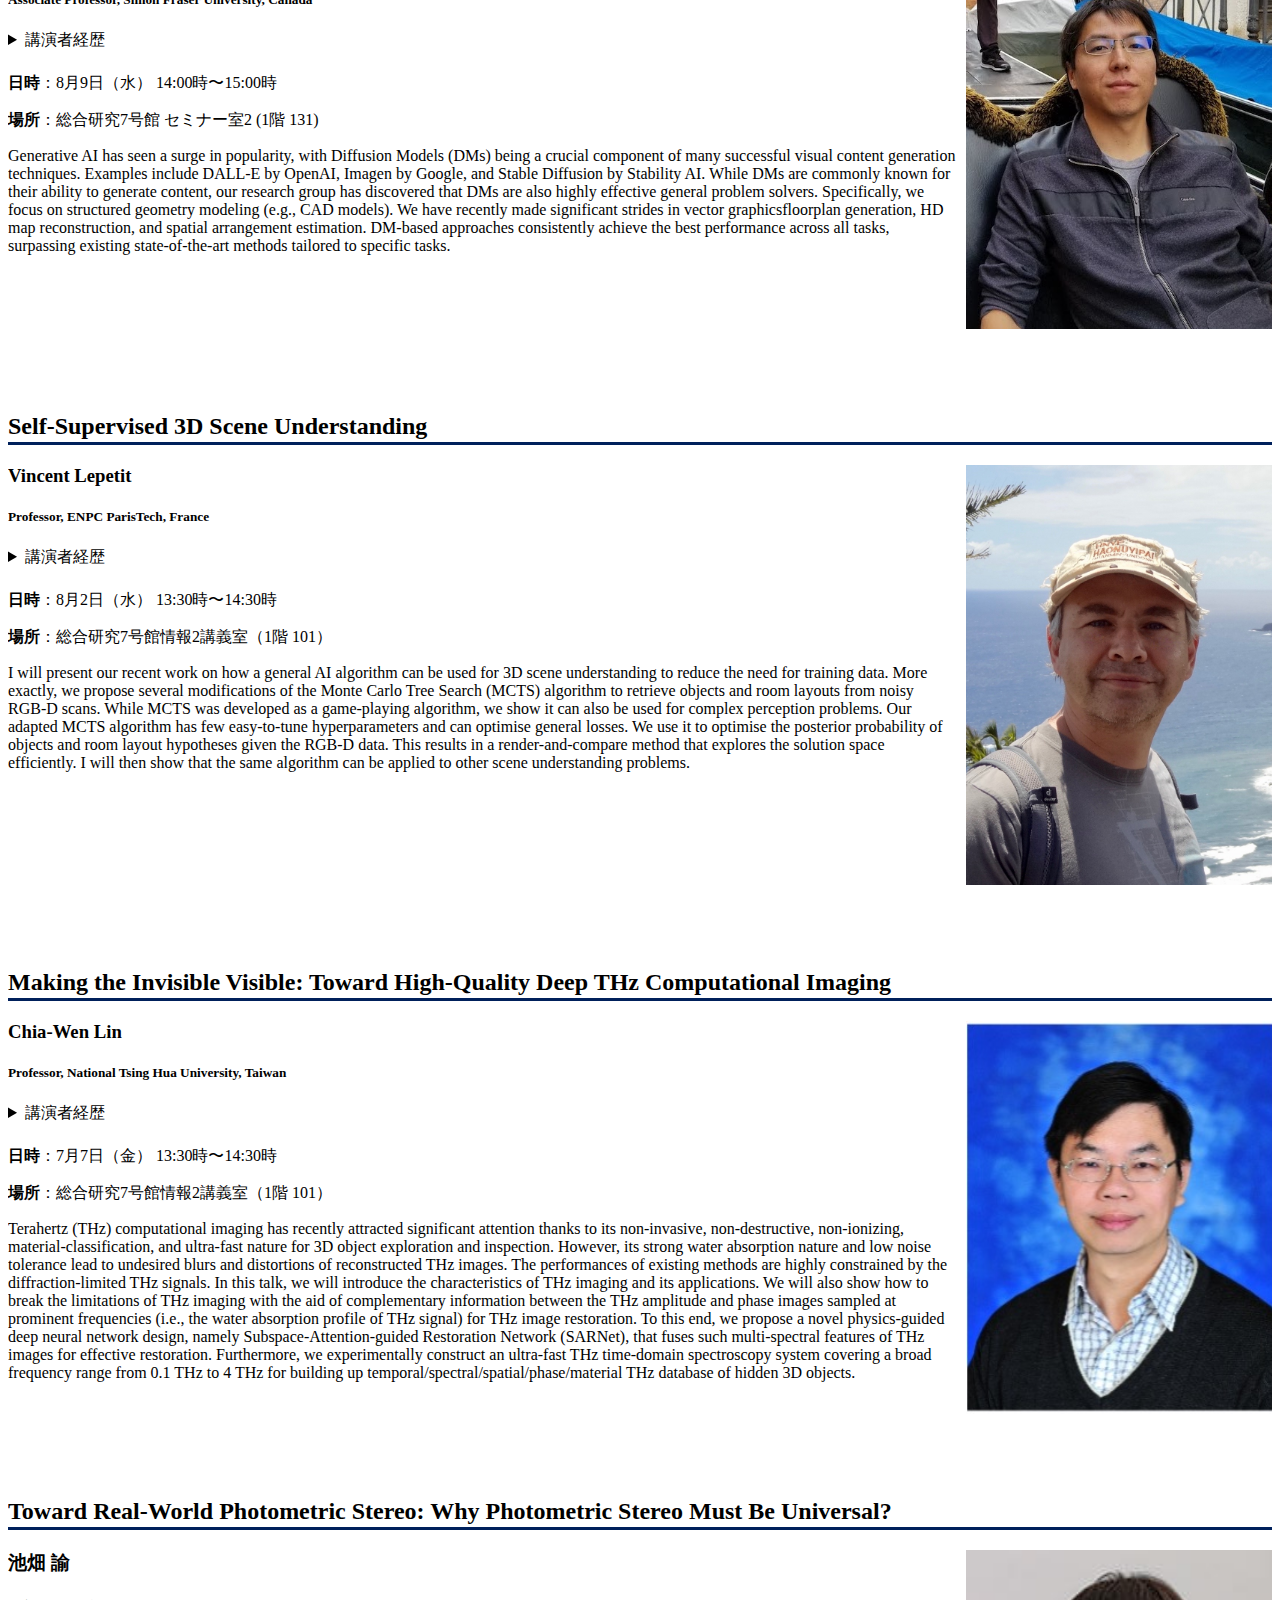
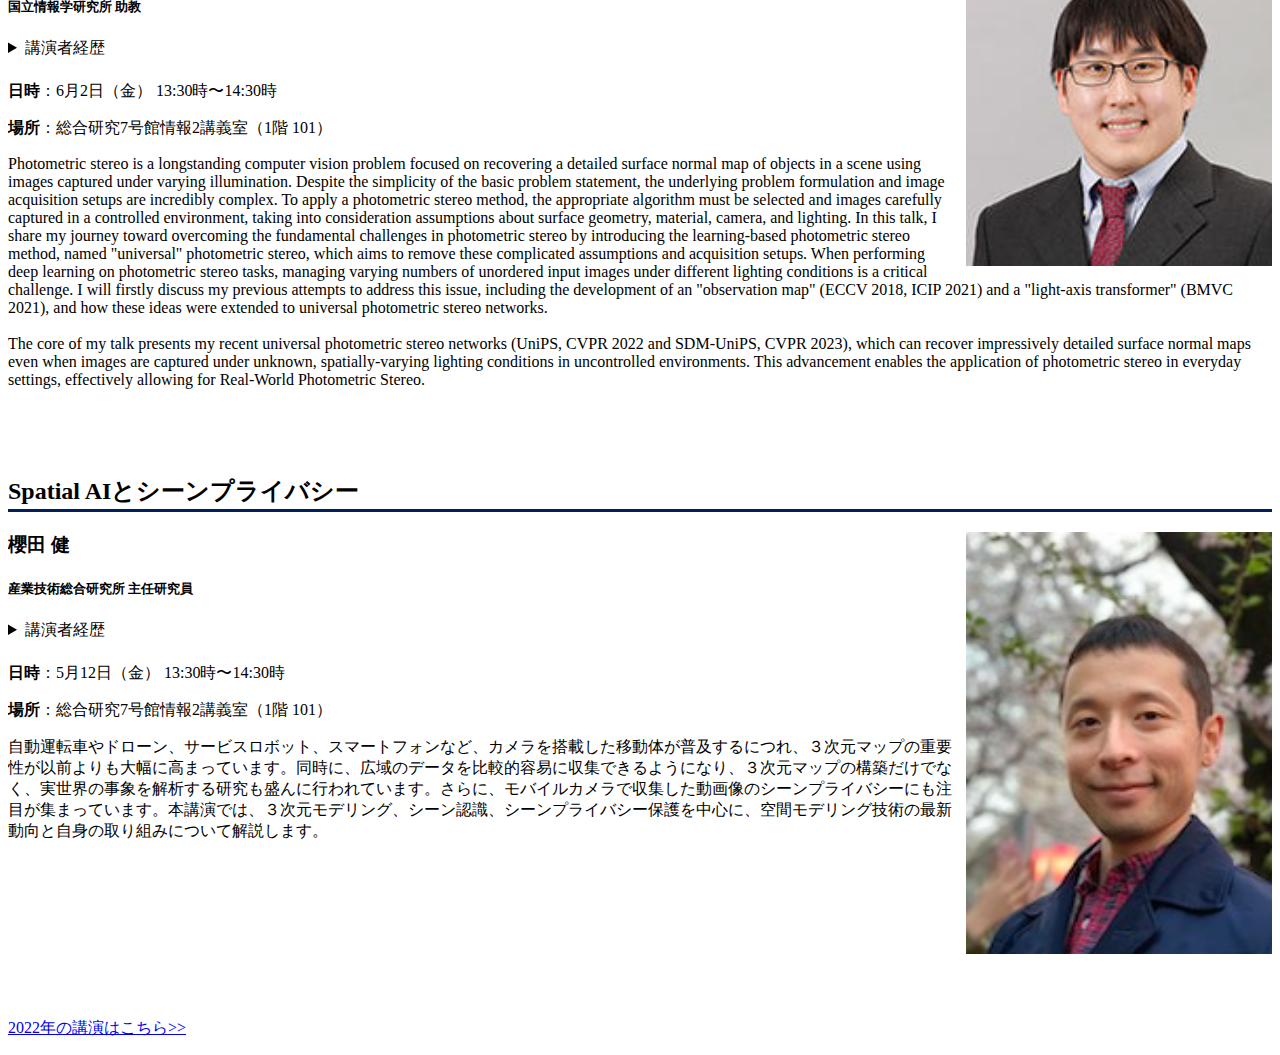
==== commit daed4f16: "Update at Tue Nov 28 11:43:16 JST 2023, hash=a2e43cdbfdb7c2109c14c35fb3e464018daae996" ====
--- a/index.html
+++ b/index.html
@@ -24,6 +24,41 @@
 <div class="card" style="width: min(90%, 1200); margin: 50px; margin-left: auto; margin-right: auto; display: block;">
     <div class="card-body" style="overflow:hidden">
         
+        <h2 style="border-bottom: solid; margin-bottom:20px; padding-bottom:2px; border-color:#00205B;"><b>Learning to Synthesize Image and Video Contents</b></h2>
+        
+        
+        <div style="float:right; width: max(25%, 130px);">
+        <img src="minghsuanyang.jpg" alt="講演者の画像" style="width:100%; padding: 0px 0px 10px 10px;">
+        </div>
+        
+        <h3 class="card-title" style="margin-bottom: 6px;"><b>Ming-Hsuan Yang</b></h3>
+        <h5 class="card-text" style="margin-bottom: 22px;">Professor, University of California, Merced, USA</h5>
+        
+        <details style="margin-bottom: 22px">
+        <summary>講演者経歴</summary>
+        Ming-Hsuan Yang is a Professor in Electrical Engineering and Computer Science at University of California, Merced, and a Research Scientist at Google. He received a Ph.D. degree in Computer Science from the University of Illinois at Urbana-Champaign in 2000. He served as a Program Chair for IEEE International Conference on Computer Vision (ICCV) in 2019 and Asian Conference on Computer Vision (ACCV) in 2014. He is as an Associate Editor-in-Chief of the IEEE Transactions on Pattern Analysis and Machine Intelligence (PAMI) from 2023, co-Editor-in-Chief of Computer Vision and Image Understanding (CVIU) from 2022 to 2023, and Associate Editor of International Journal of Computer Vision (IJCV). Yang received Longuet-Higgins (Test-of-Time) Prize at CVPR in 2023, CAREER award from the National Science Foundation in 2012, and Google Faculty Award in 2009. He is a Fellow of the IEEE and ACM.
+        </details>
+        
+        <p, class="card-text">
+        <b>日時</b>：12月4日（月） 
+         13:30時〜14:30時 
+        </p>
+        
+        <p class="card-text">
+        <b>場所</b>：総合研究7号館 情報1講義室 (1階 107)
+        </p>
+        
+        
+        <p class="card-text">In this talk, I will first review our work on learning to synthesize image and video content from image data. The underlying theme is to exploit different priors to synthesize diverse content with robust formulations. When time allows, I can also discuss other recent results on image editing, video generation, learning features, surface normal estimation, and deformable 3D reconstruction.</p>
+        
+        
+            
+        
+    </div>
+</div>
+<div class="card" style="width: min(90%, 1200); margin: 50px; margin-left: auto; margin-right: auto; display: block;">
+    <div class="card-body" style="overflow:hidden">
+        
         <h2 style="border-bottom: solid; margin-bottom:20px; padding-bottom:2px; border-color:#00205B;"><b>Deep Surface Meshes</b></h2>
         
         
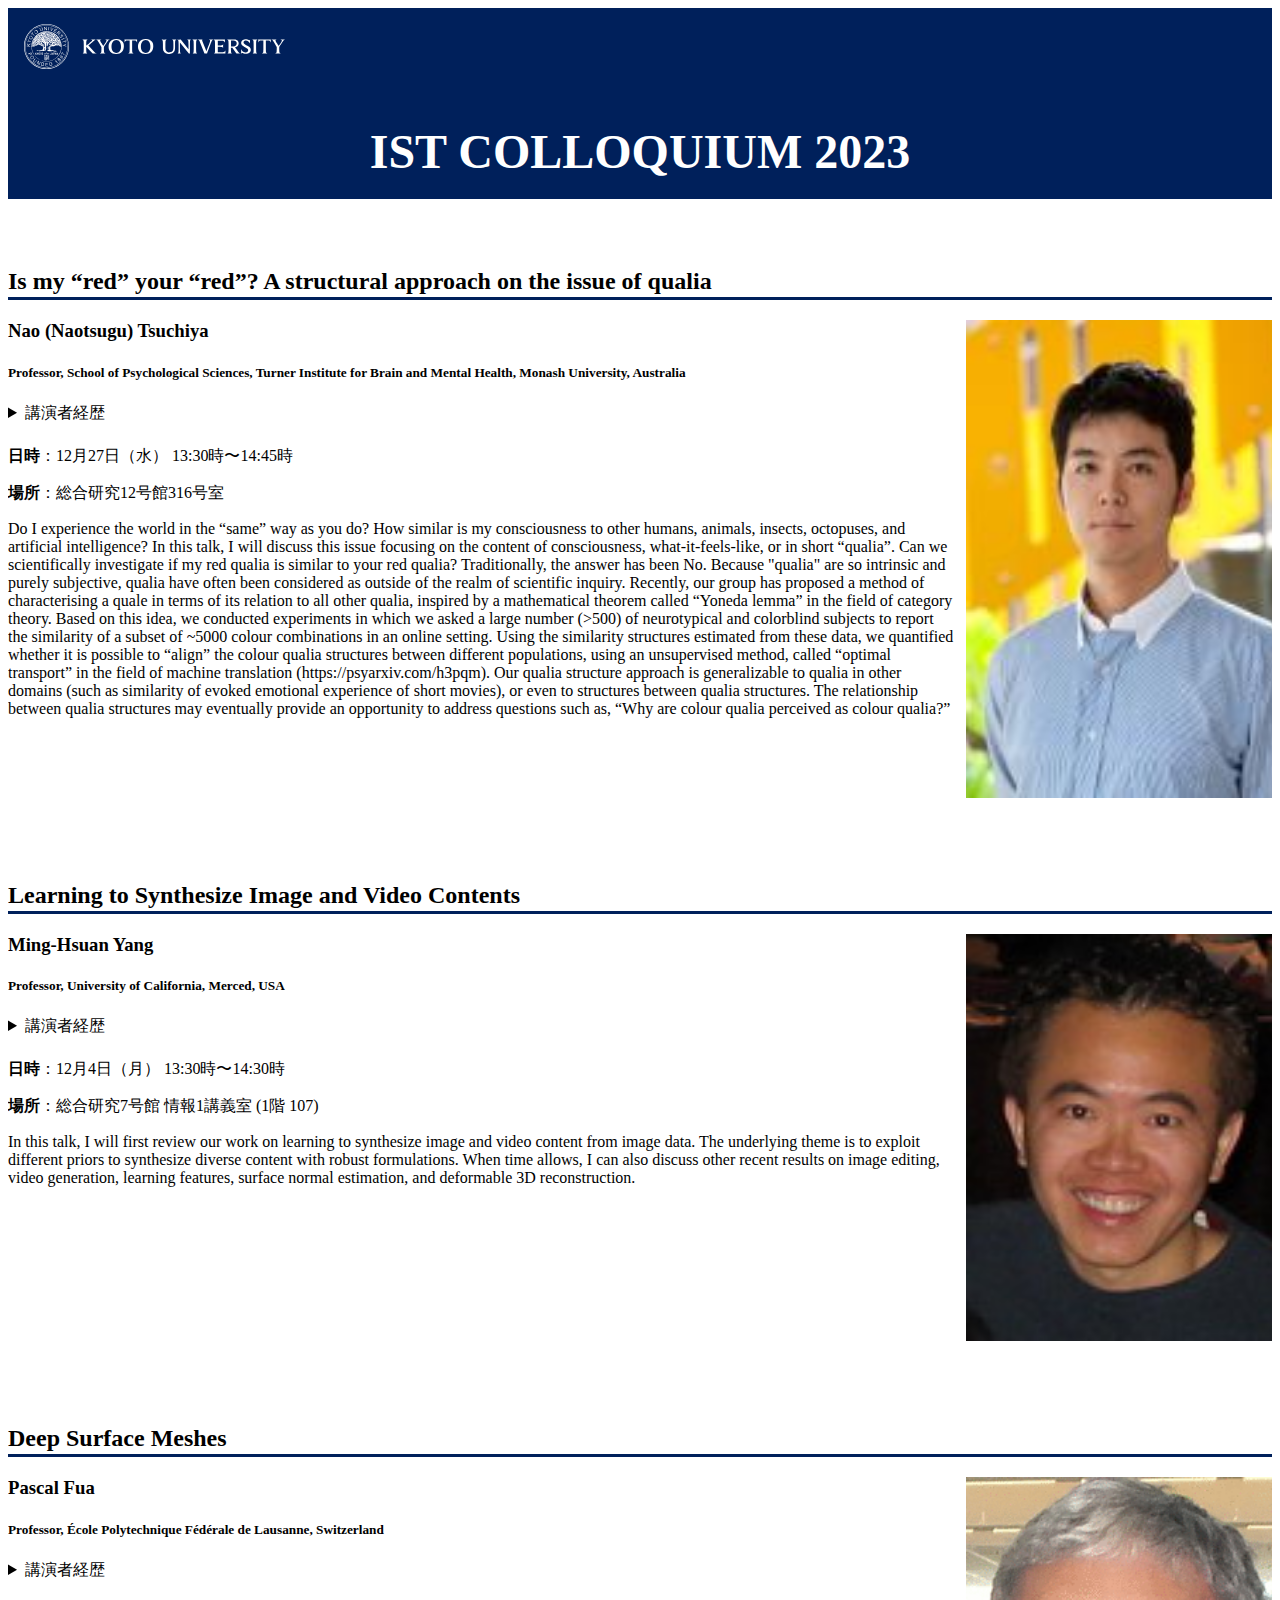
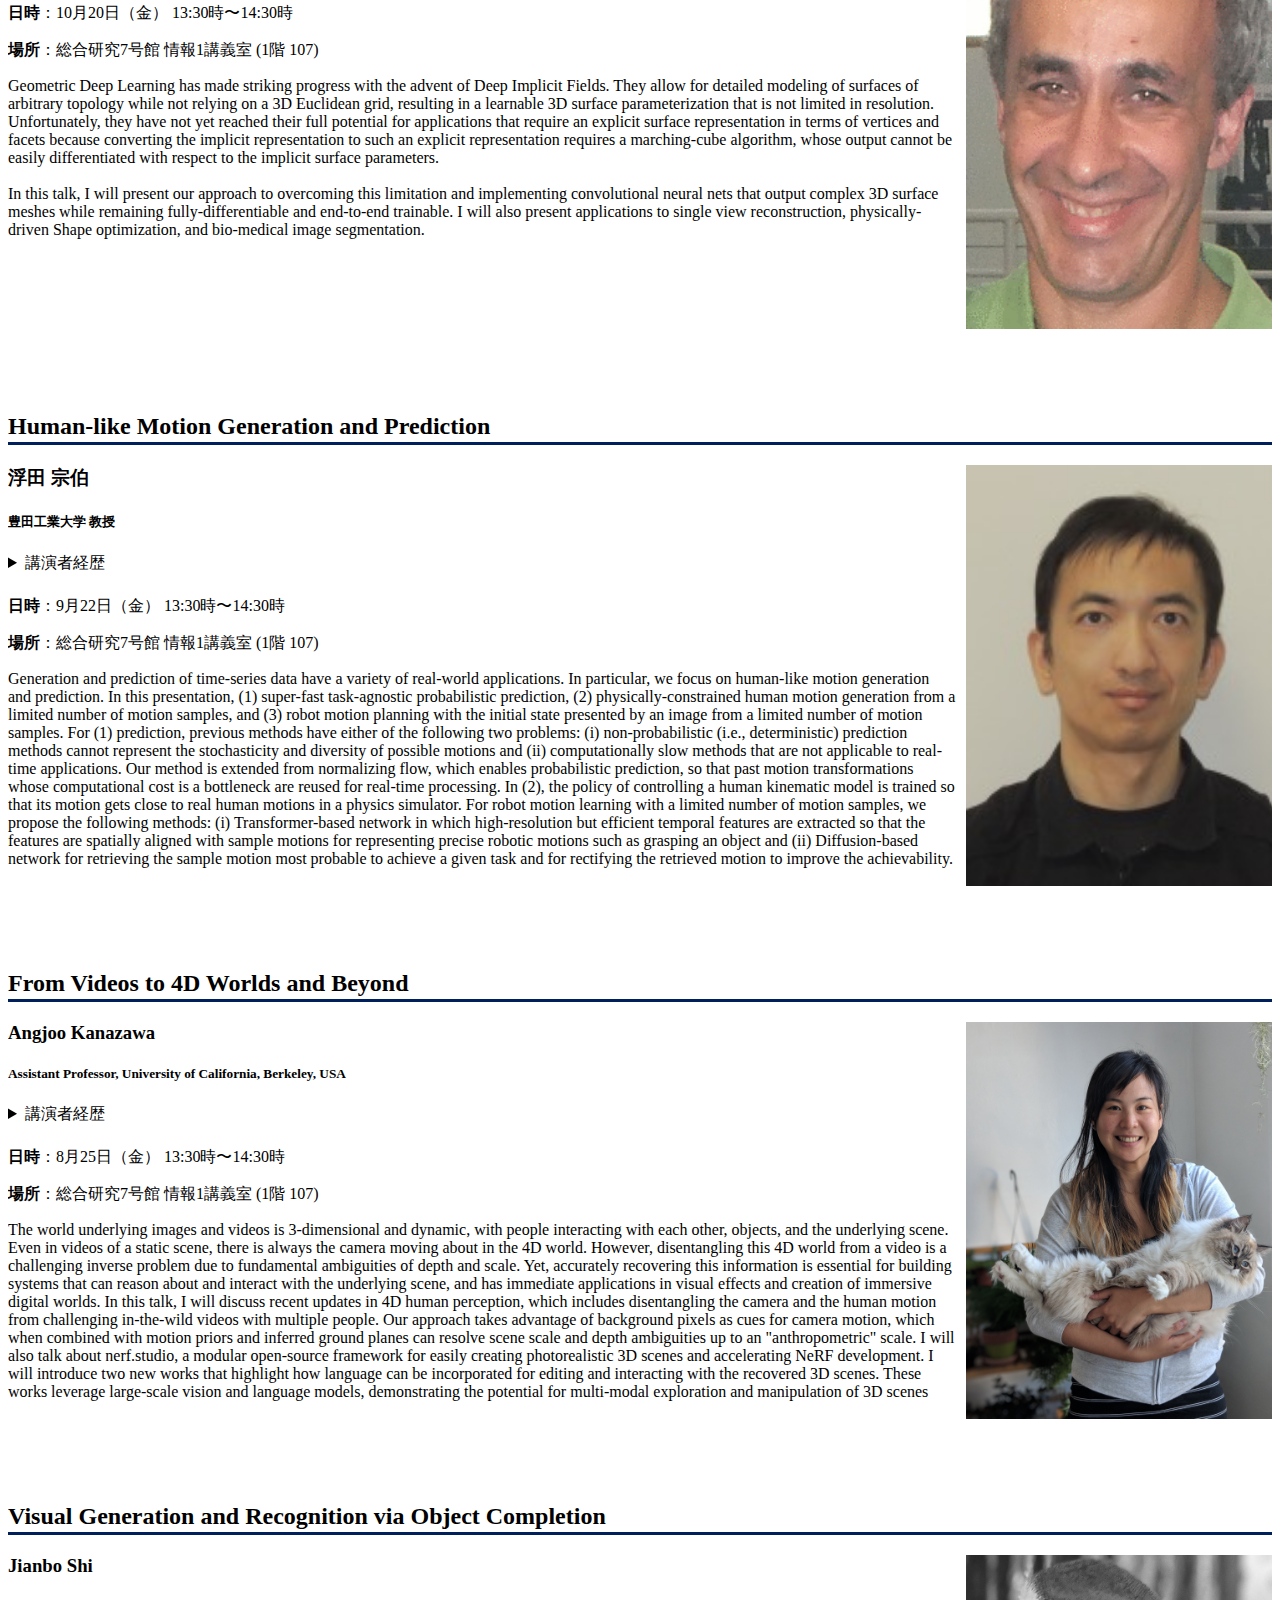
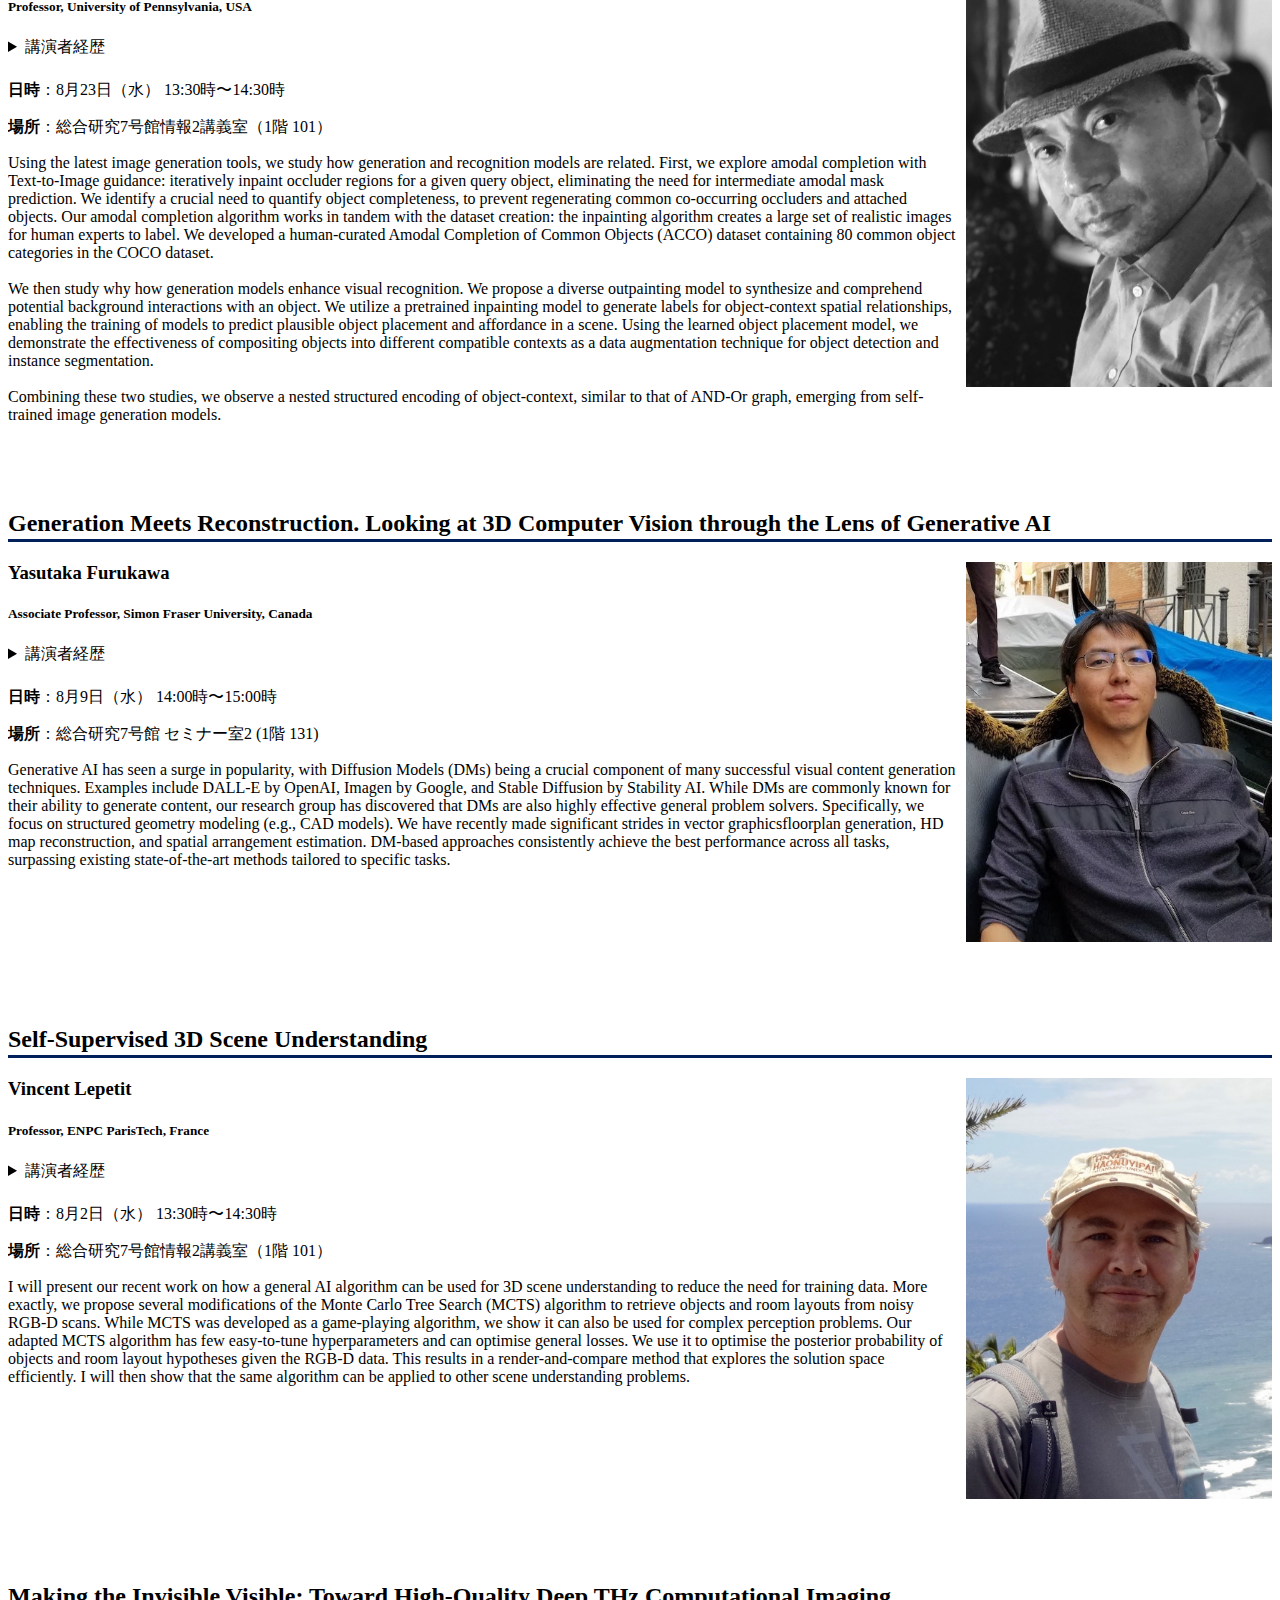
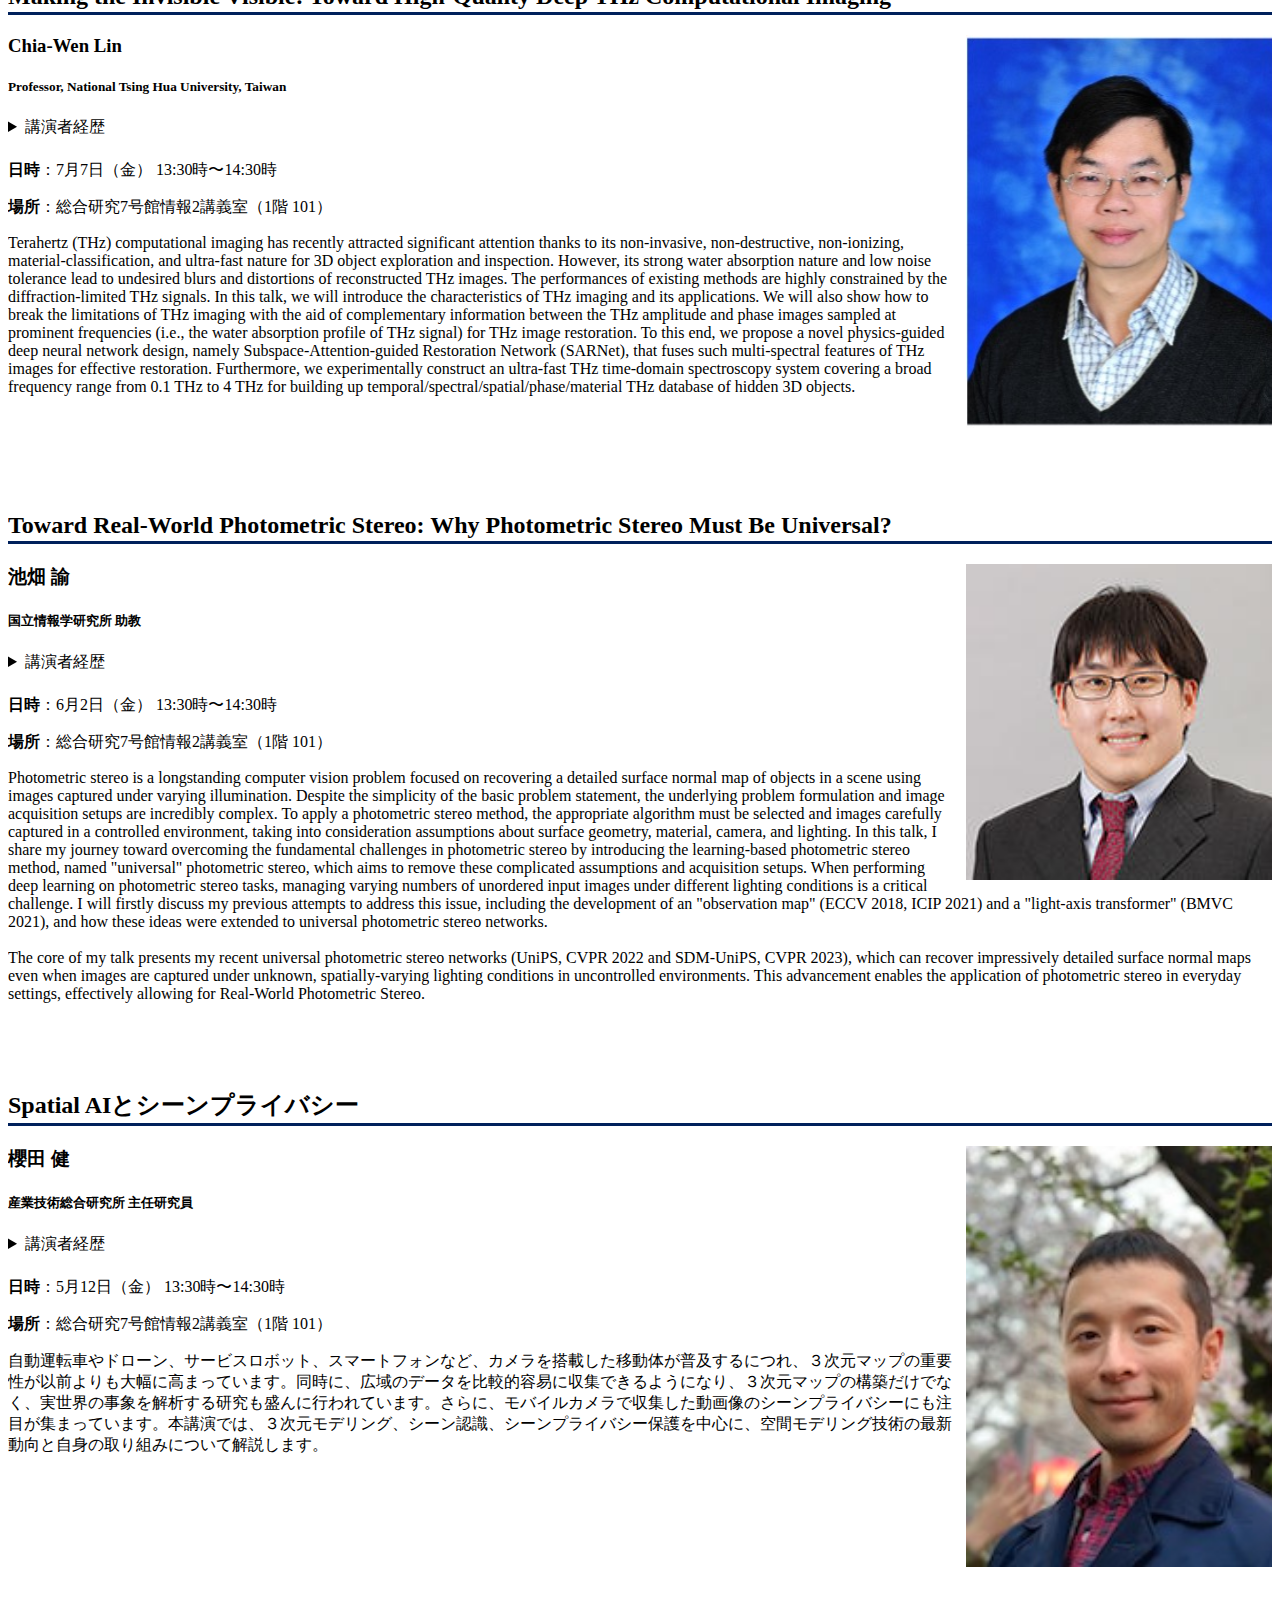
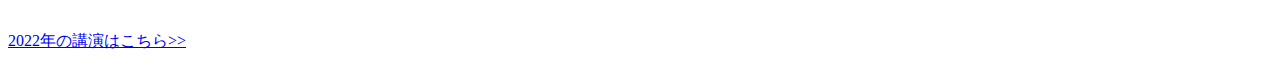
==== commit b1dedca5: "Update at Fri Dec 22 12:45:17 JST 2023, hash=22ac5ae1dc89344426d45940ca9d91a300368363" ====
--- a/index.html
+++ b/index.html
@@ -24,6 +24,41 @@
 <div class="card" style="width: min(90%, 1200); margin: 50px; margin-left: auto; margin-right: auto; display: block;">
     <div class="card-body" style="overflow:hidden">
         
+        <h2 style="border-bottom: solid; margin-bottom:20px; padding-bottom:2px; border-color:#00205B;"><b>Is my “red” your “red”? A structural approach on the issue of qualia</b></h2>
+        
+        
+        <div style="float:right; width: max(25%, 130px);">
+        <img src="tsuchiyanao.jpg" alt="講演者の画像" style="width:100%; padding: 0px 0px 10px 10px;">
+        </div>
+        
+        <h3 class="card-title" style="margin-bottom: 6px;"><b>Nao (Naotsugu) Tsuchiya</b></h3>
+        <h5 class="card-text" style="margin-bottom: 22px;">Professor, School of Psychological Sciences, Turner Institute for Brain and Mental Health, Monash University, Australia</h5>
+        
+        <details style="margin-bottom: 22px">
+        <summary>講演者経歴</summary>
+        Dr Tsuchiya was awarded a PhD at California Institute of Technology (Caltech) in 2006 and underwent postdoctoral training at Caltech until 2010. Receiving a PRESTO grant from Japan Science and Technology (JST) agency, Dr Tsuchiya returned to Japan in 2010. In Jan 2012, he joined the School of Psychological Sciences at Monash University as an Associate Professor. Since 2013, he is an ARC Future Fellow. His main research interest is to uncover the neuronal basis of consciousness. Specifically, he focuses on 1) the scope and limit of non-conscious processing, 2) the relationship between attention and consciousness, and 3) the neuronal correlates of consciousness by analysing the multi-channel neuronal recording obtained in animals and humans and 4) testing a theory of consciousness, in particular, integrated information theory of consciousness.
+        </details>
+        
+        <p, class="card-text">
+        <b>日時</b>：12月27日（水） 
+         13:30時〜14:45時 
+        </p>
+        
+        <p class="card-text">
+        <b>場所</b>：総合研究12号館316号室
+        </p>
+        
+        
+        <p class="card-text">Do I experience the world in the “same” way as you do? How similar is my consciousness to other humans, animals, insects, octopuses, and artificial intelligence? In this talk, I will discuss this issue focusing on the content of consciousness, what-it-feels-like, or in short “qualia”. Can we scientifically investigate if my red qualia is similar to your red qualia? Traditionally, the answer has been No. Because "qualia" are so intrinsic and purely subjective, qualia have often been considered as outside of the realm of scientific inquiry. Recently, our group has proposed a method of characterising a quale in terms of its relation to all other qualia, inspired by a mathematical theorem called “Yoneda lemma” in the field of category theory. Based on this idea, we conducted experiments in which we asked a large number (>500) of neurotypical and colorblind subjects to report the similarity of a subset of ~5000 colour combinations in an online setting. Using the similarity structures estimated from these data, we quantified whether it is possible to “align” the colour qualia structures between different populations, using an unsupervised method, called “optimal transport” in the field of machine translation (https://psyarxiv.com/h3pqm). Our qualia structure approach is generalizable to qualia in other domains (such as similarity of evoked emotional experience of short movies), or even to structures between qualia structures. The relationship between qualia structures may eventually provide an opportunity to address questions such as, “Why are colour qualia perceived as colour qualia?”</p>
+        
+        
+            
+        
+    </div>
+</div>
+<div class="card" style="width: min(90%, 1200); margin: 50px; margin-left: auto; margin-right: auto; display: block;">
+    <div class="card-body" style="overflow:hidden">
+        
         <h2 style="border-bottom: solid; margin-bottom:20px; padding-bottom:2px; border-color:#00205B;"><b>Learning to Synthesize Image and Video Contents</b></h2>
         
         
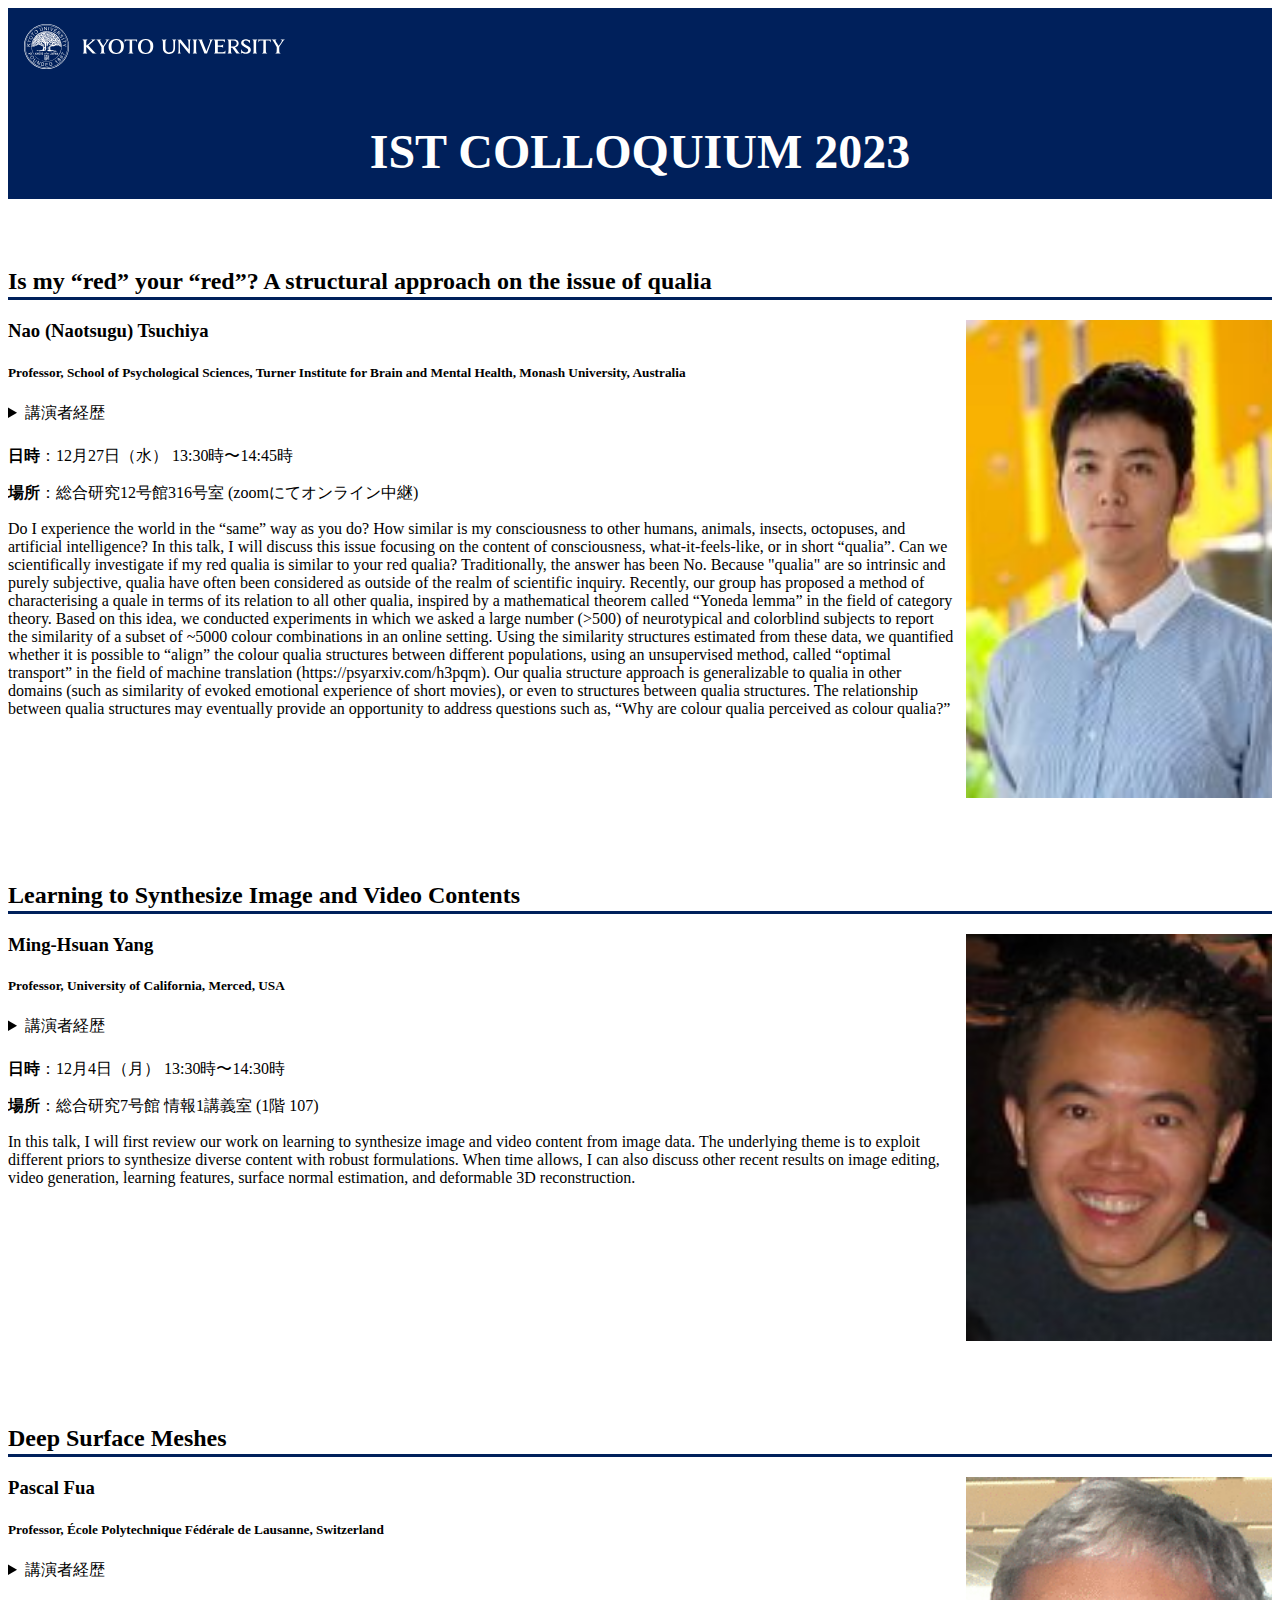
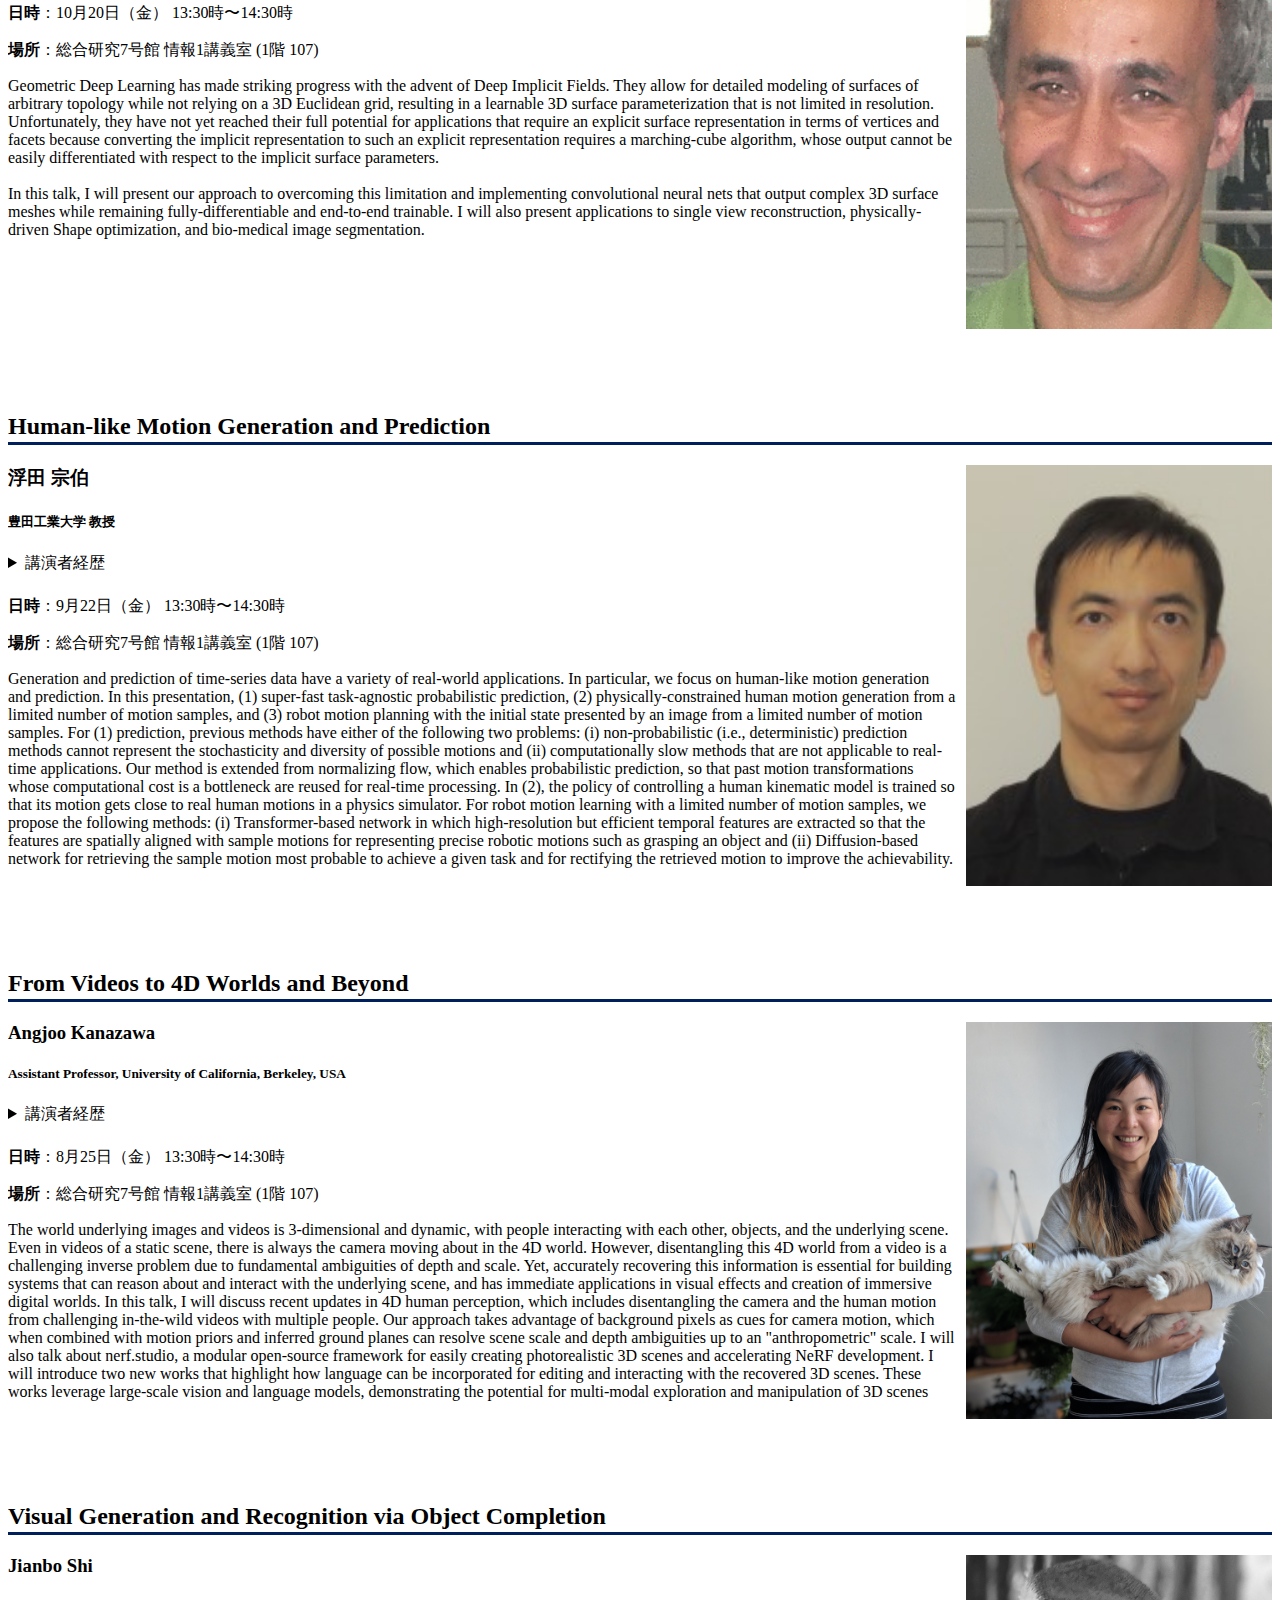
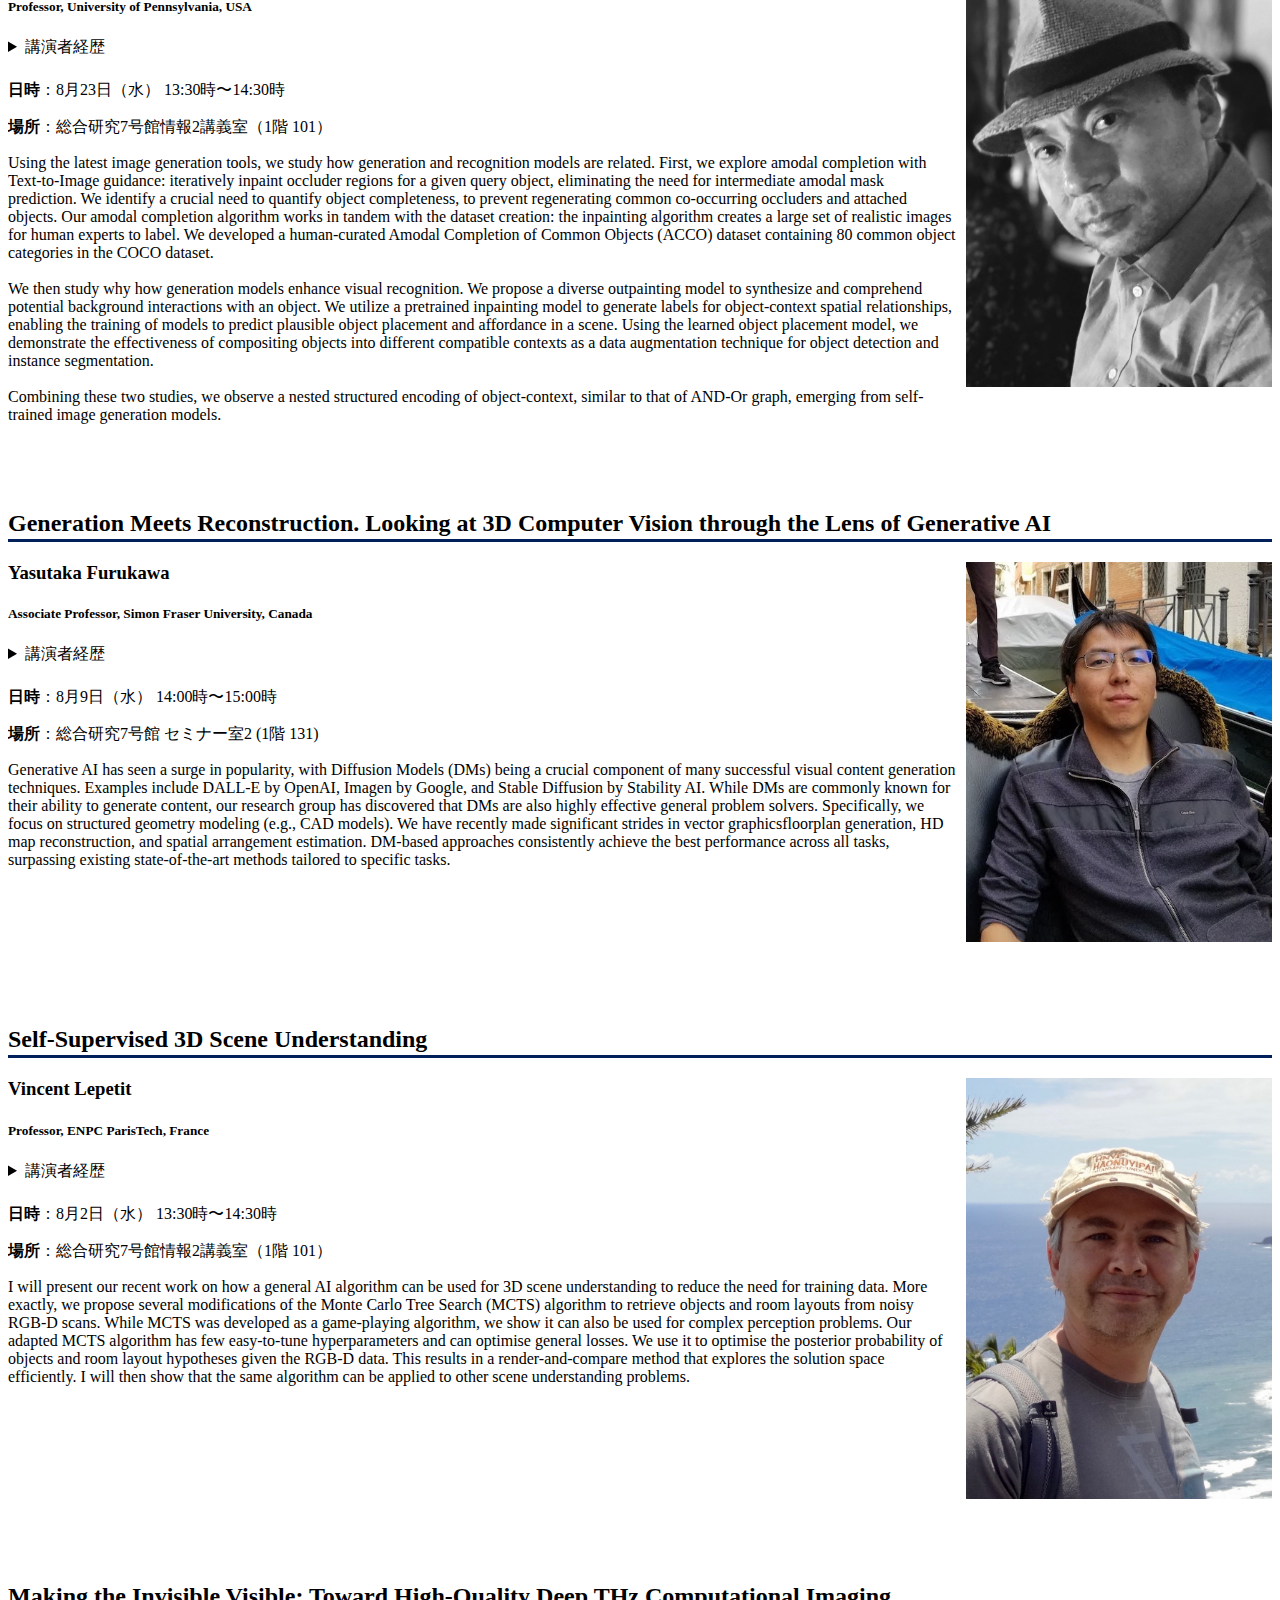
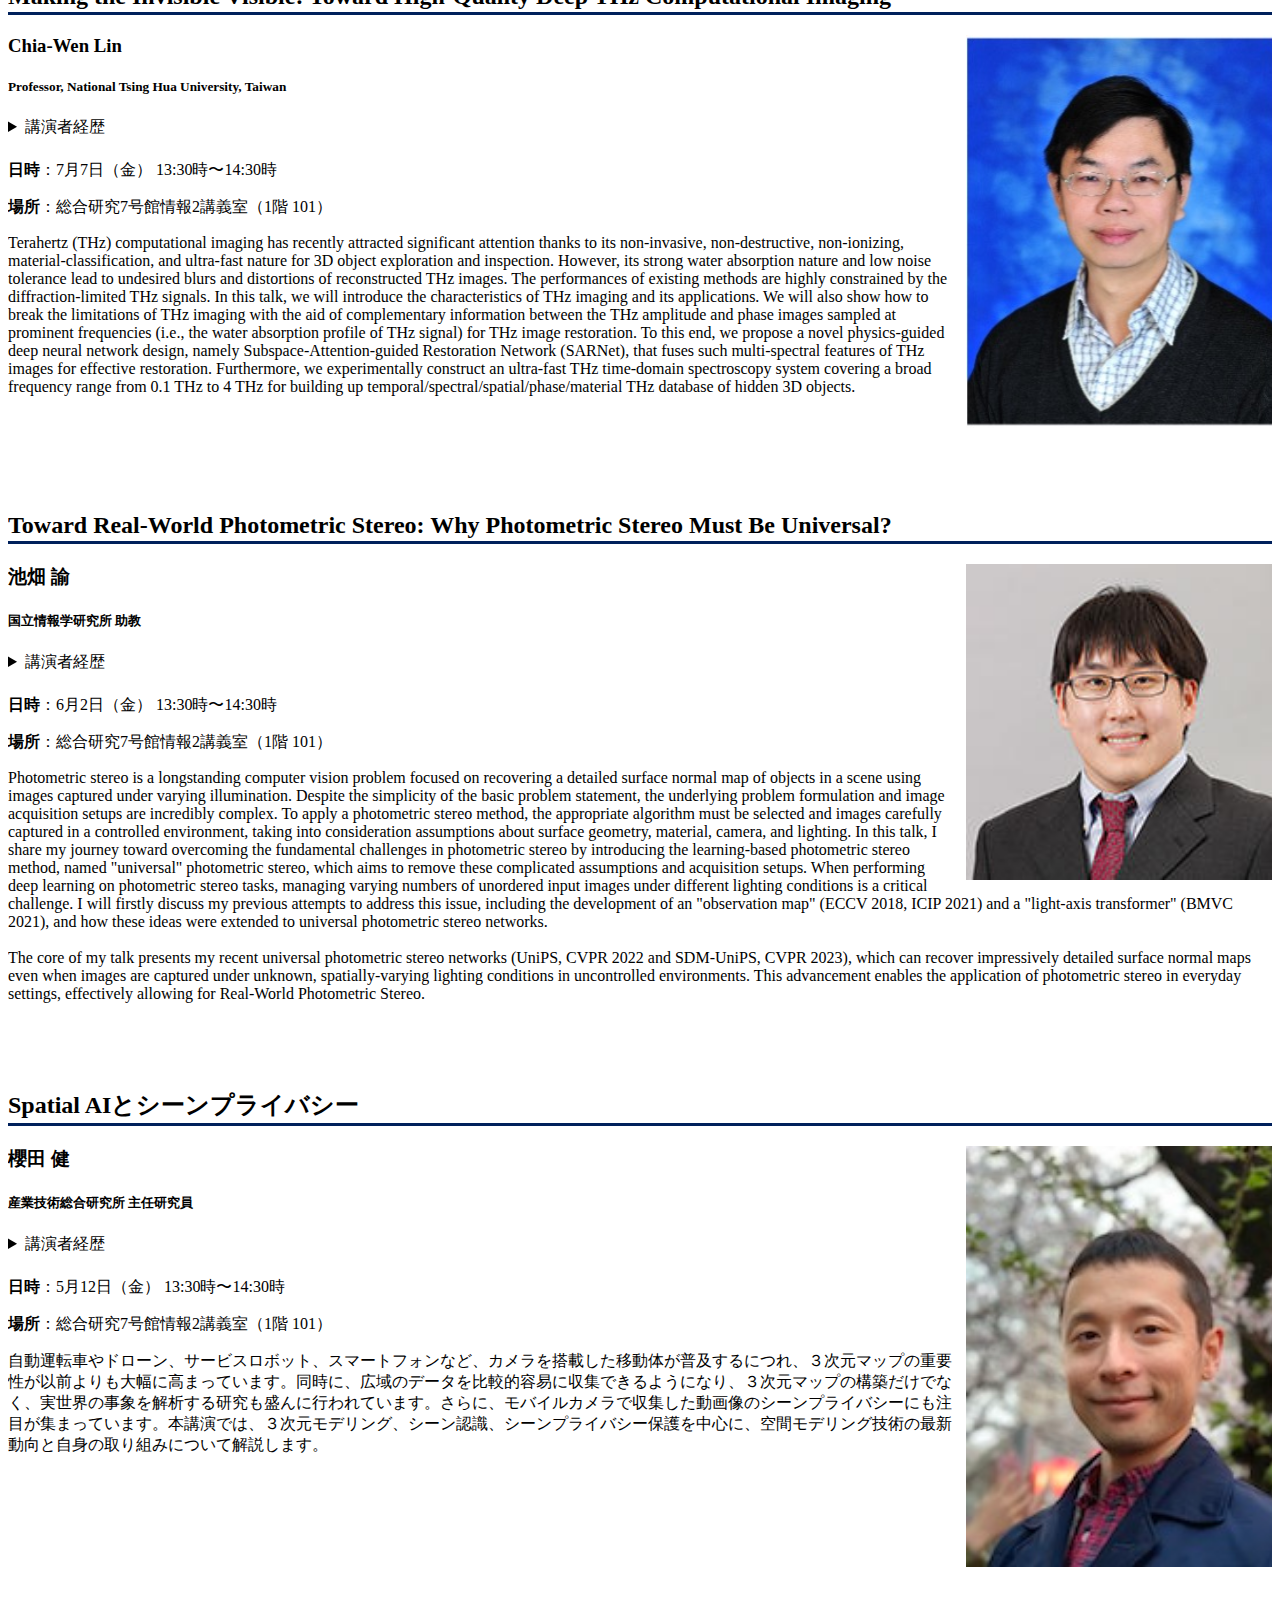
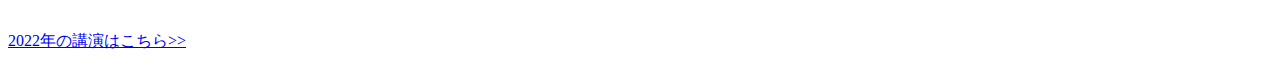
==== commit b34cd23a: "Update at Fri Dec 22 12:46:41 JST 2023, hash=22ac5ae1dc89344426d45940ca9d91a300368363" ====
--- a/index.html
+++ b/index.html
@@ -45,7 +45,7 @@
         </p>
         
         <p class="card-text">
-        <b>場所</b>：総合研究12号館316号室
+        <b>場所</b>：総合研究12号館316号室 (zoomにてオンライン中継)
         </p>
         
         
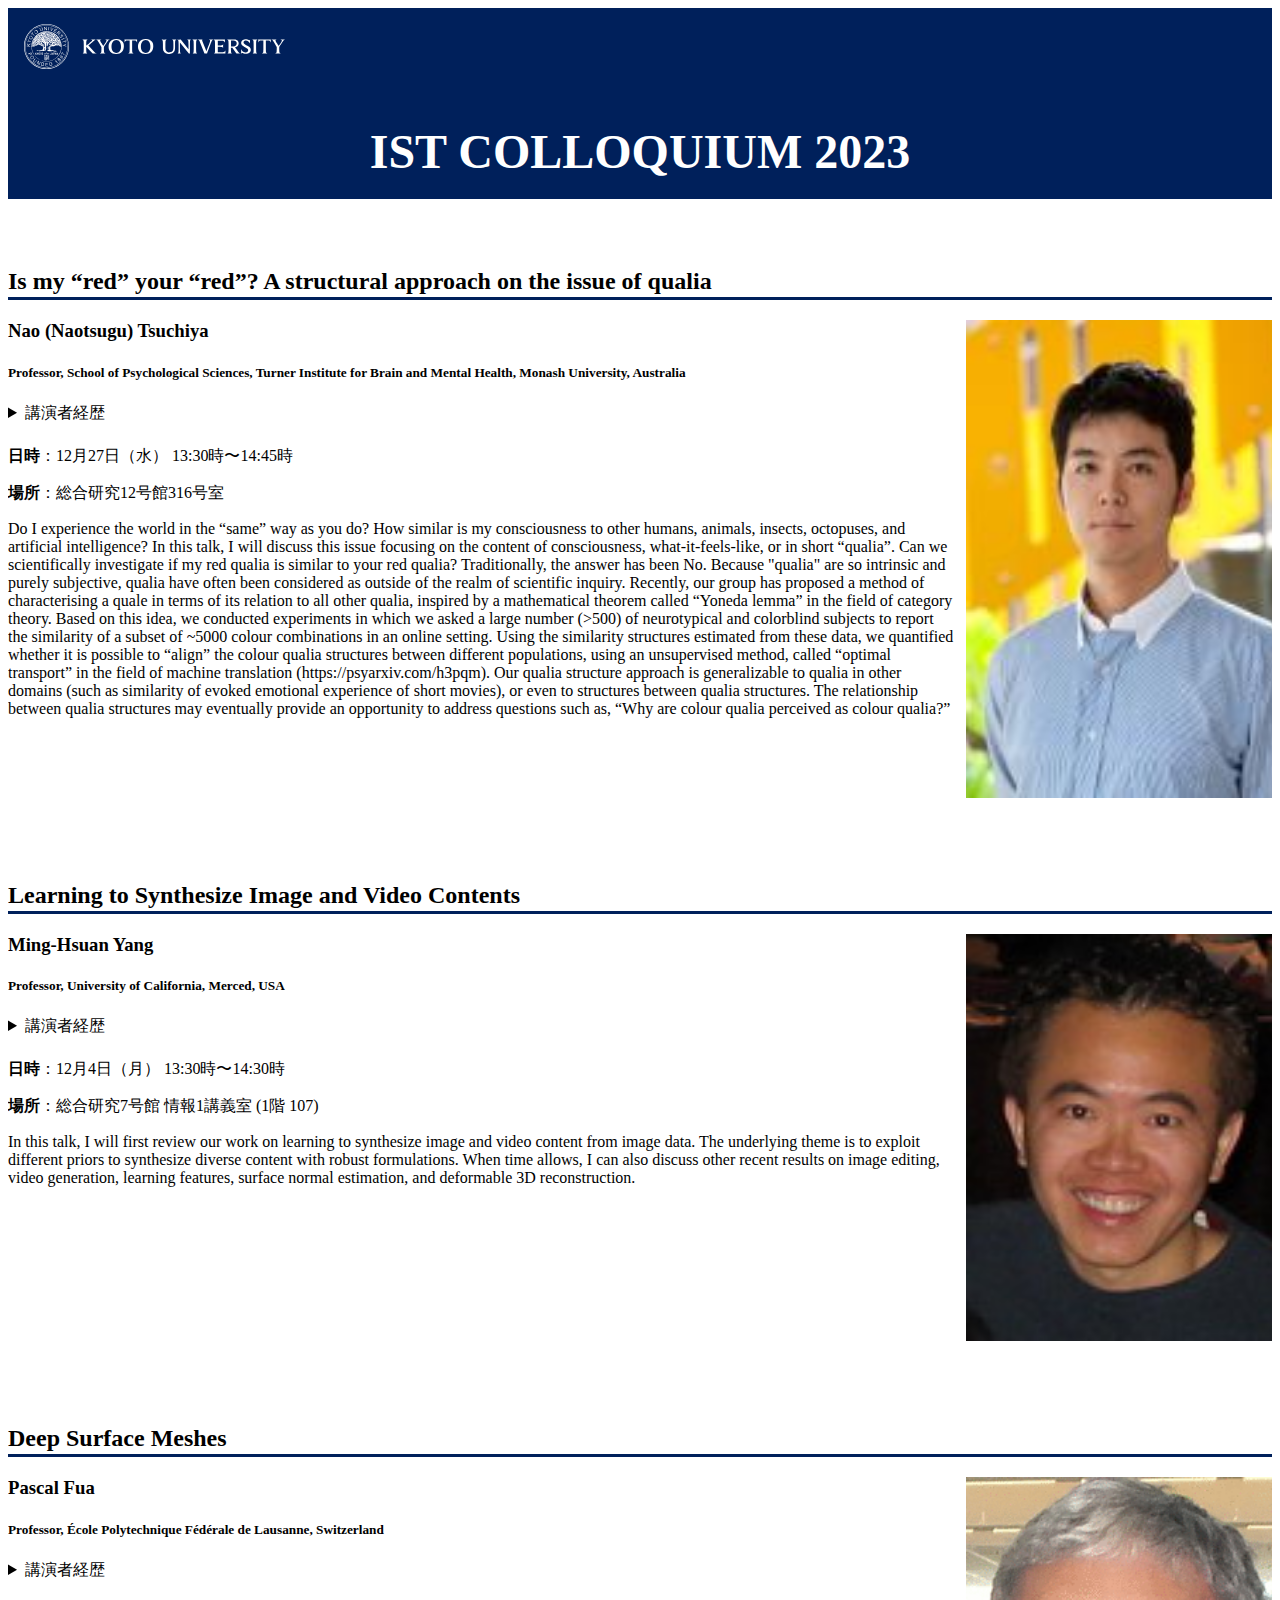
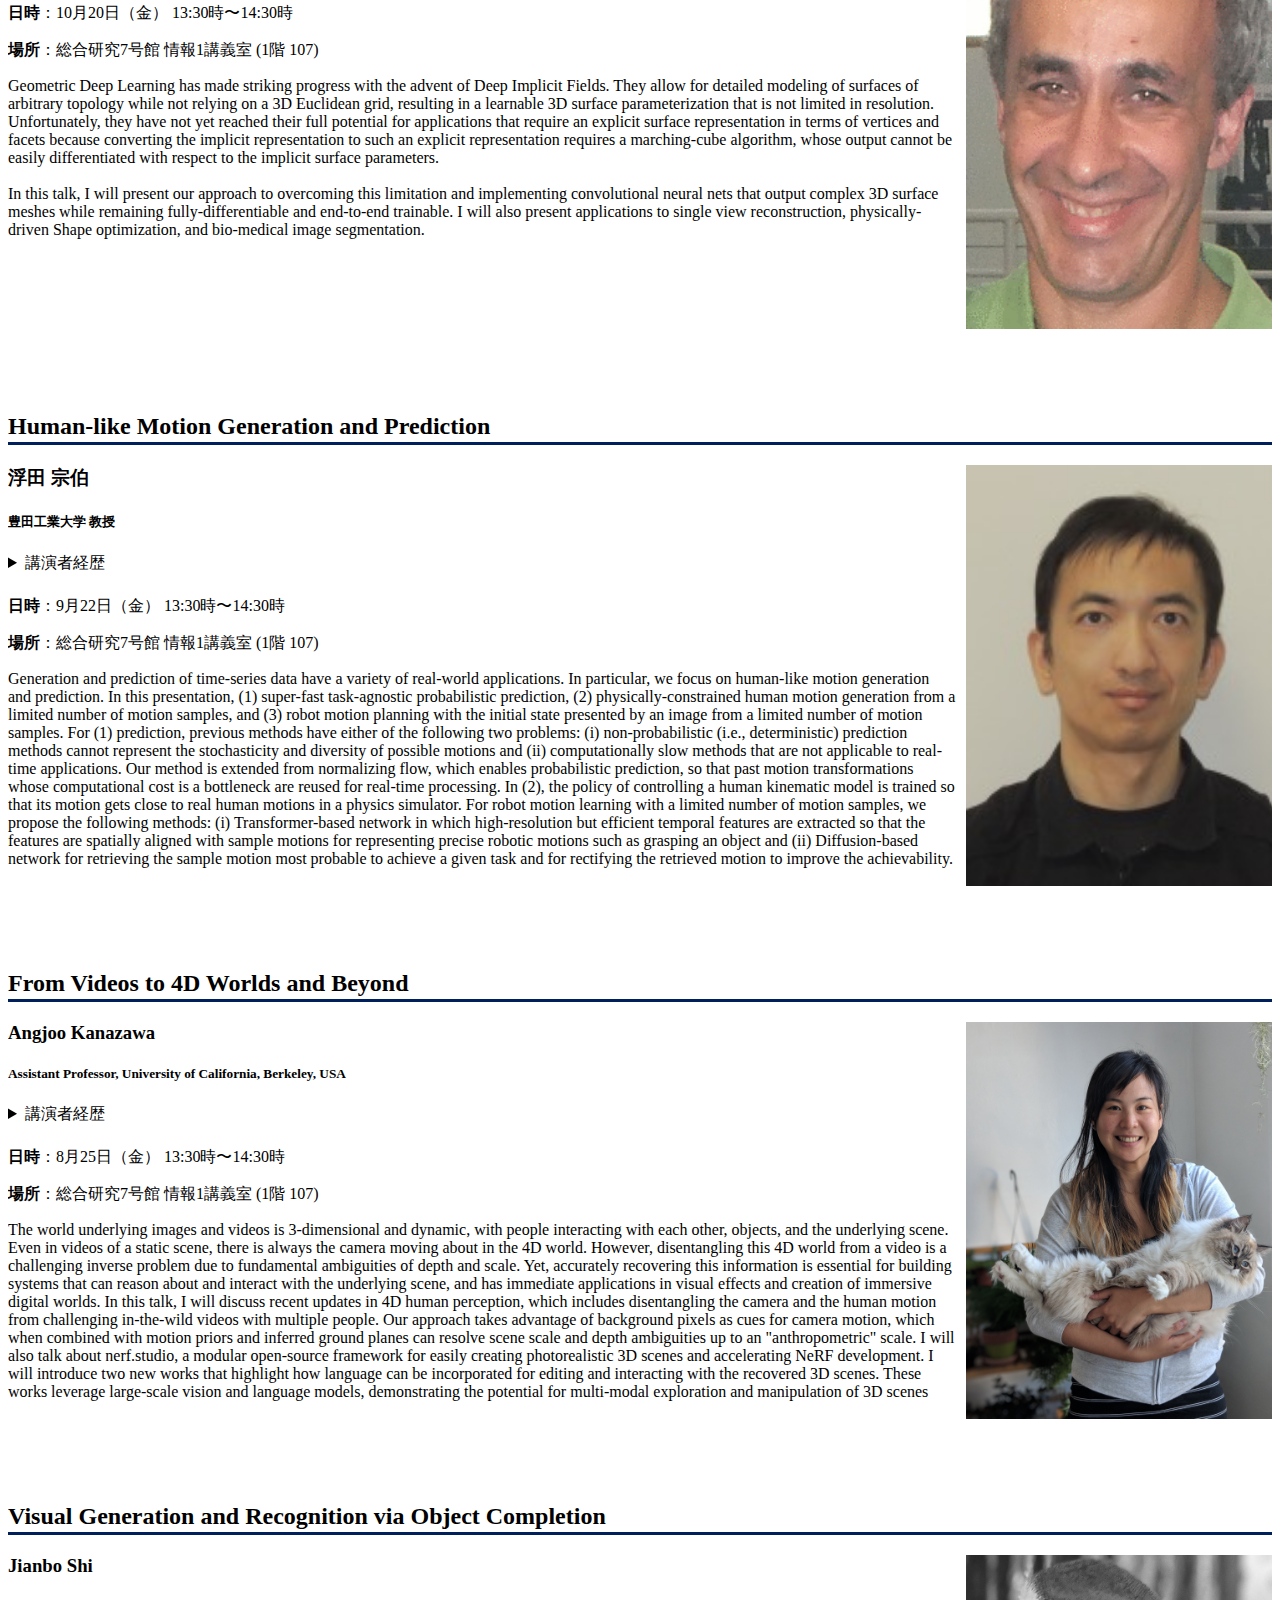
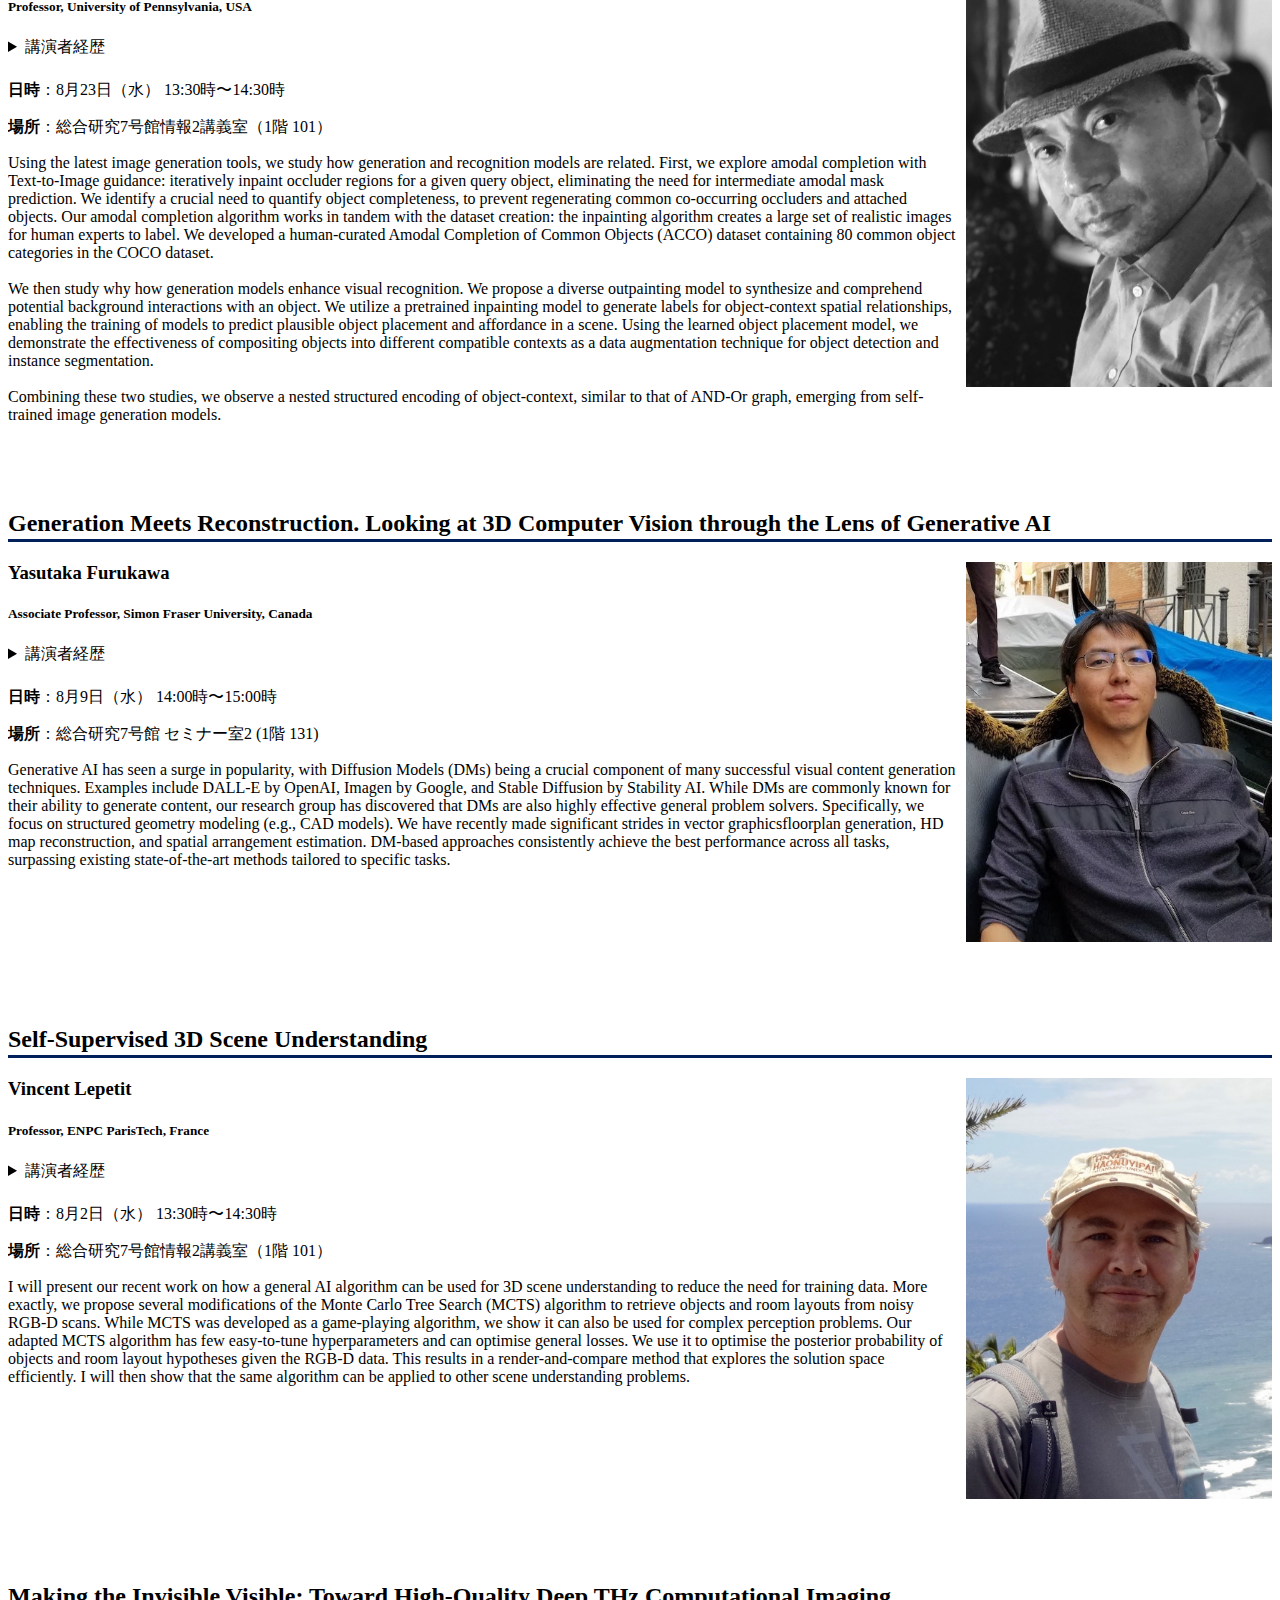
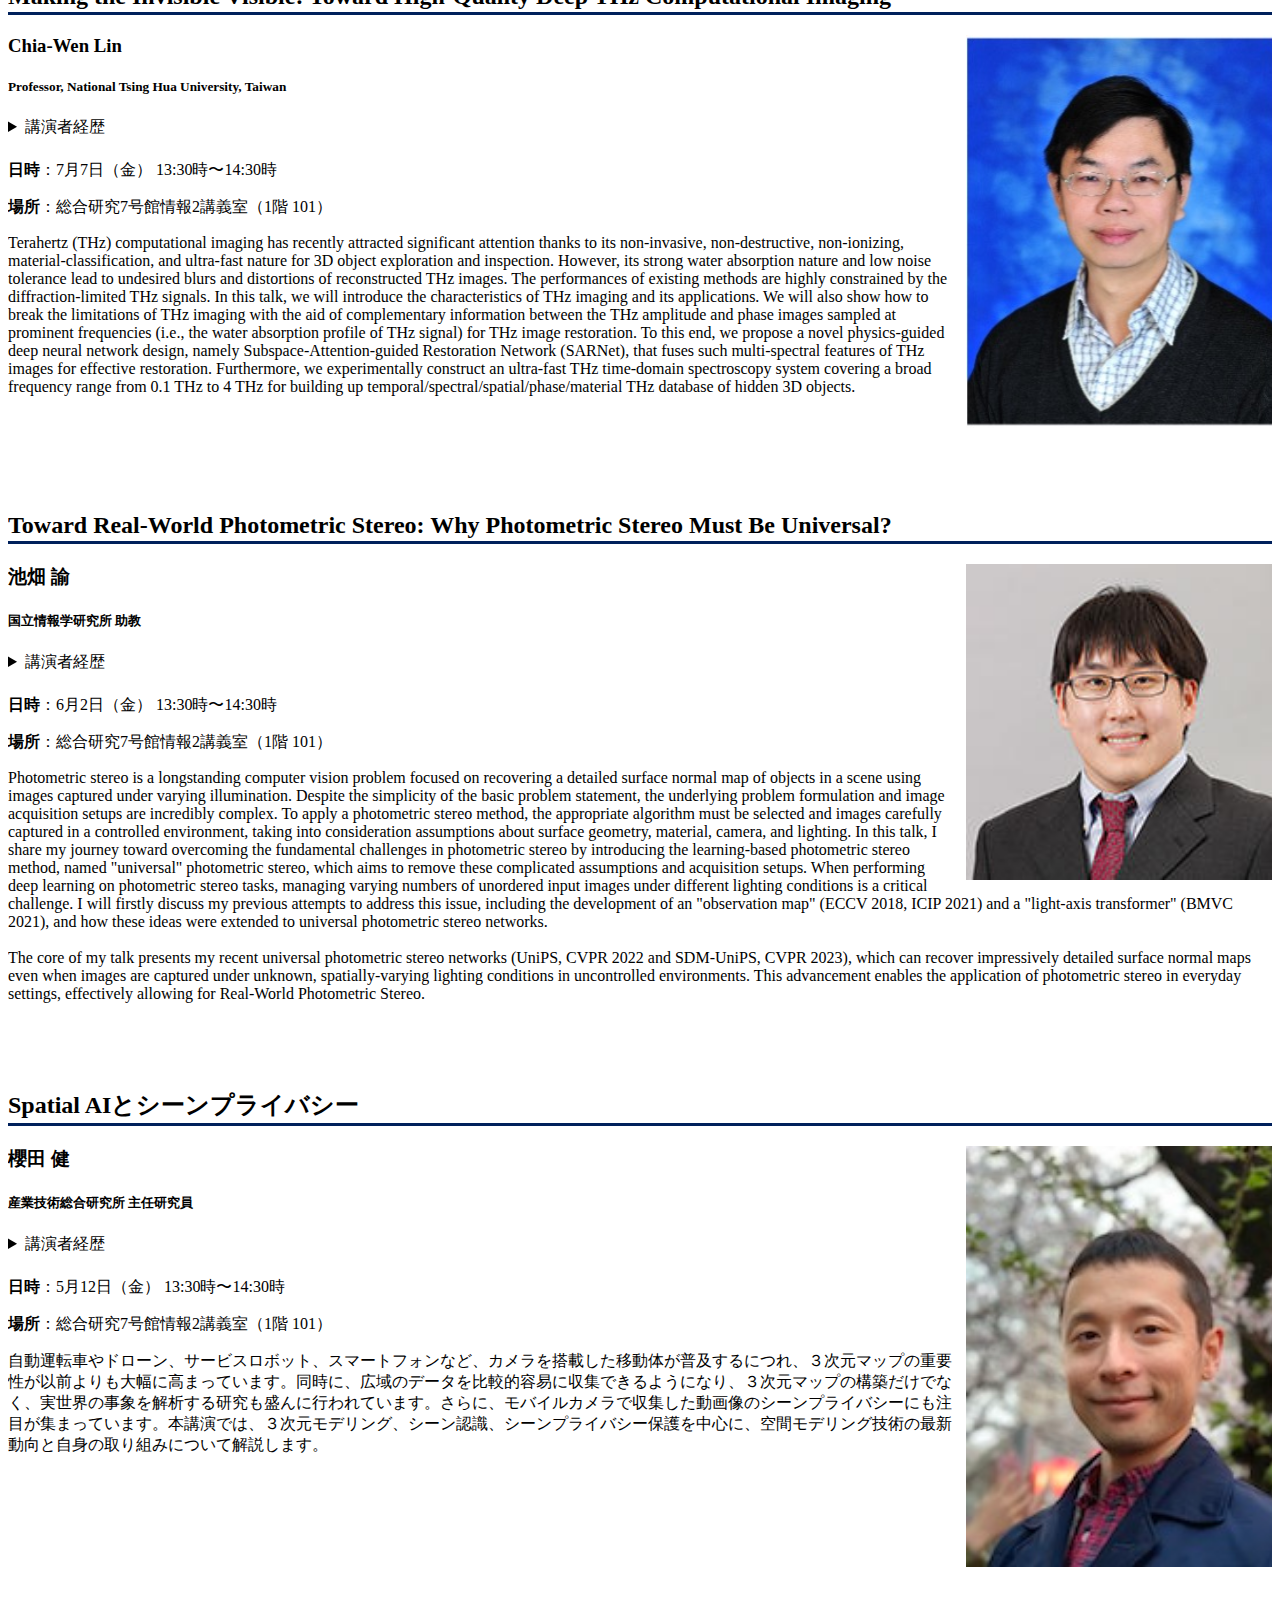
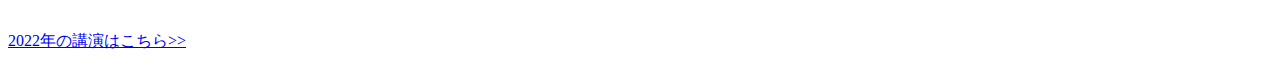
==== commit 7647ff97: "Update at Fri Dec 22 12:48:57 JST 2023, hash=ad94212d5b2fb99dca3e8648d6991f0c0dcc3bf5" ====
--- a/index.html
+++ b/index.html
@@ -45,7 +45,7 @@
         </p>
         
         <p class="card-text">
-        <b>場所</b>：総合研究12号館316号室 (zoomにてオンライン中継)
+        <b>場所</b>：総合研究12号館316号室
         </p>
         
         
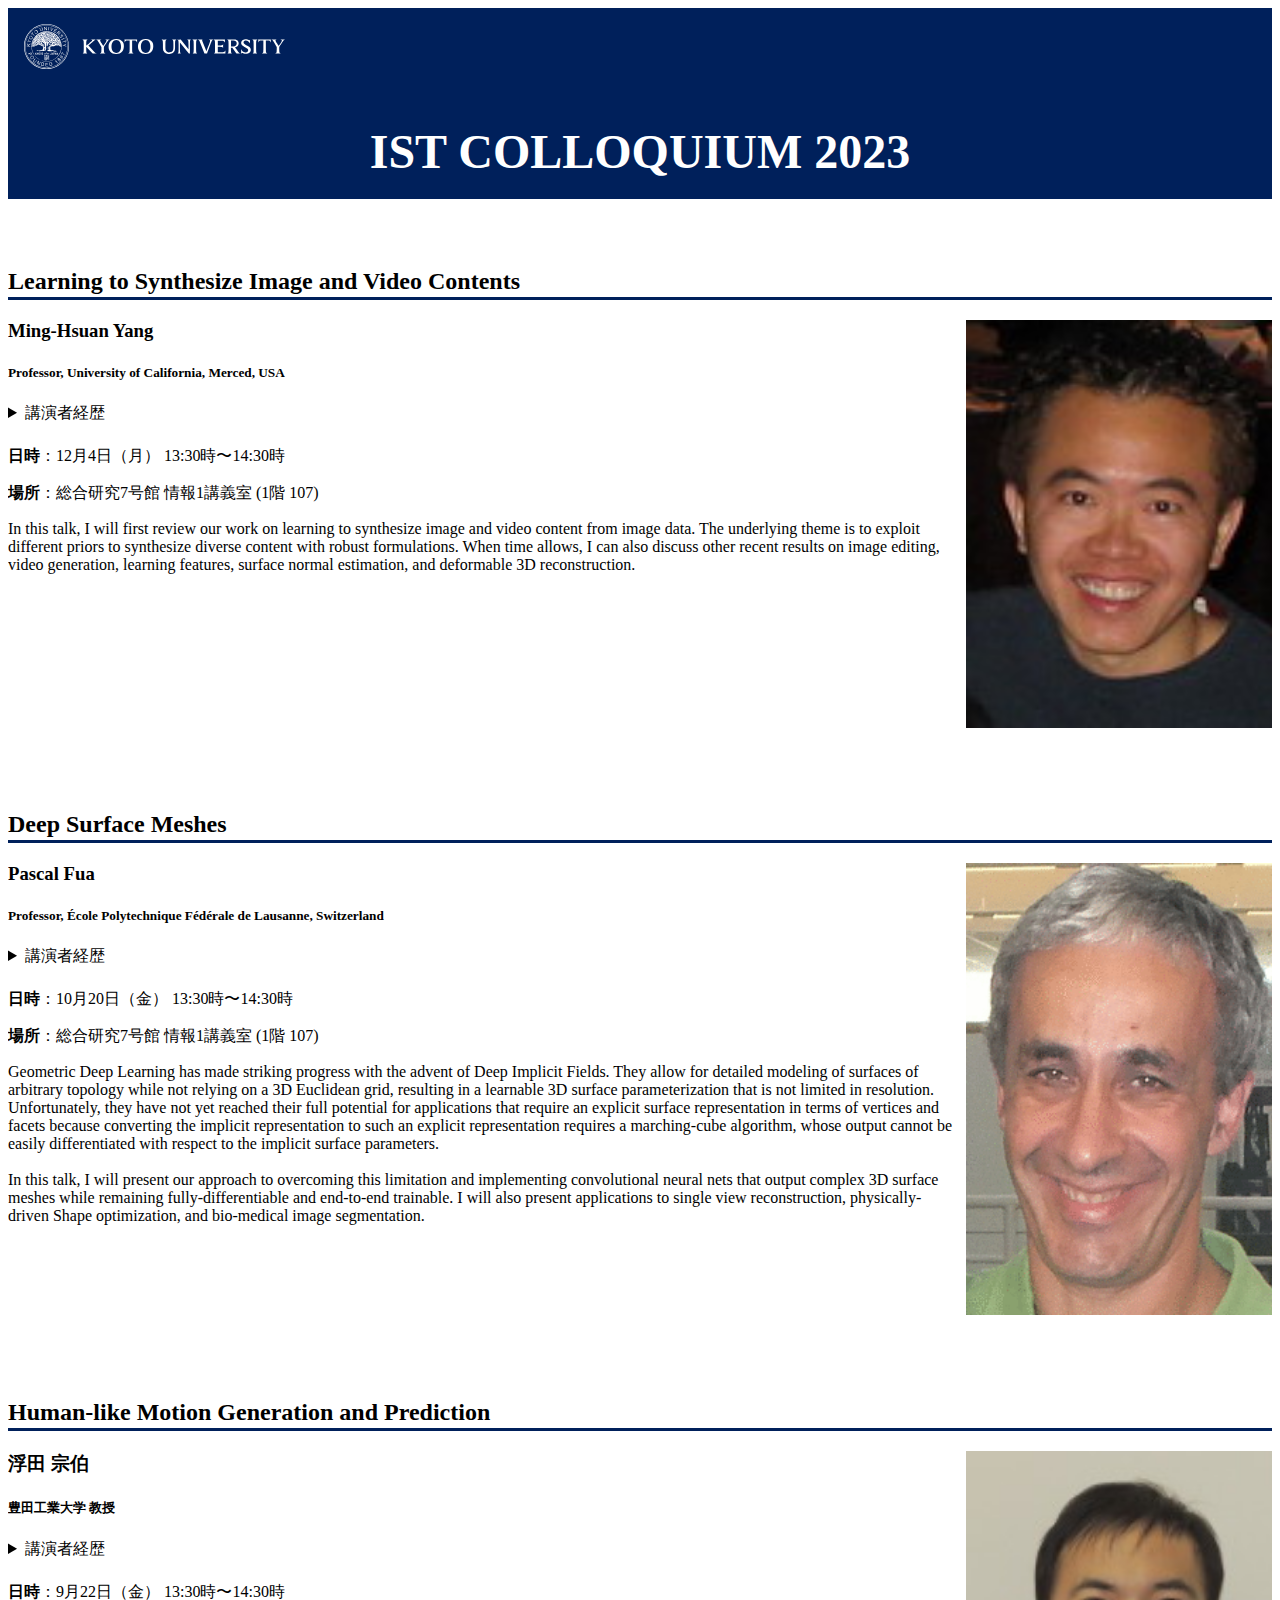
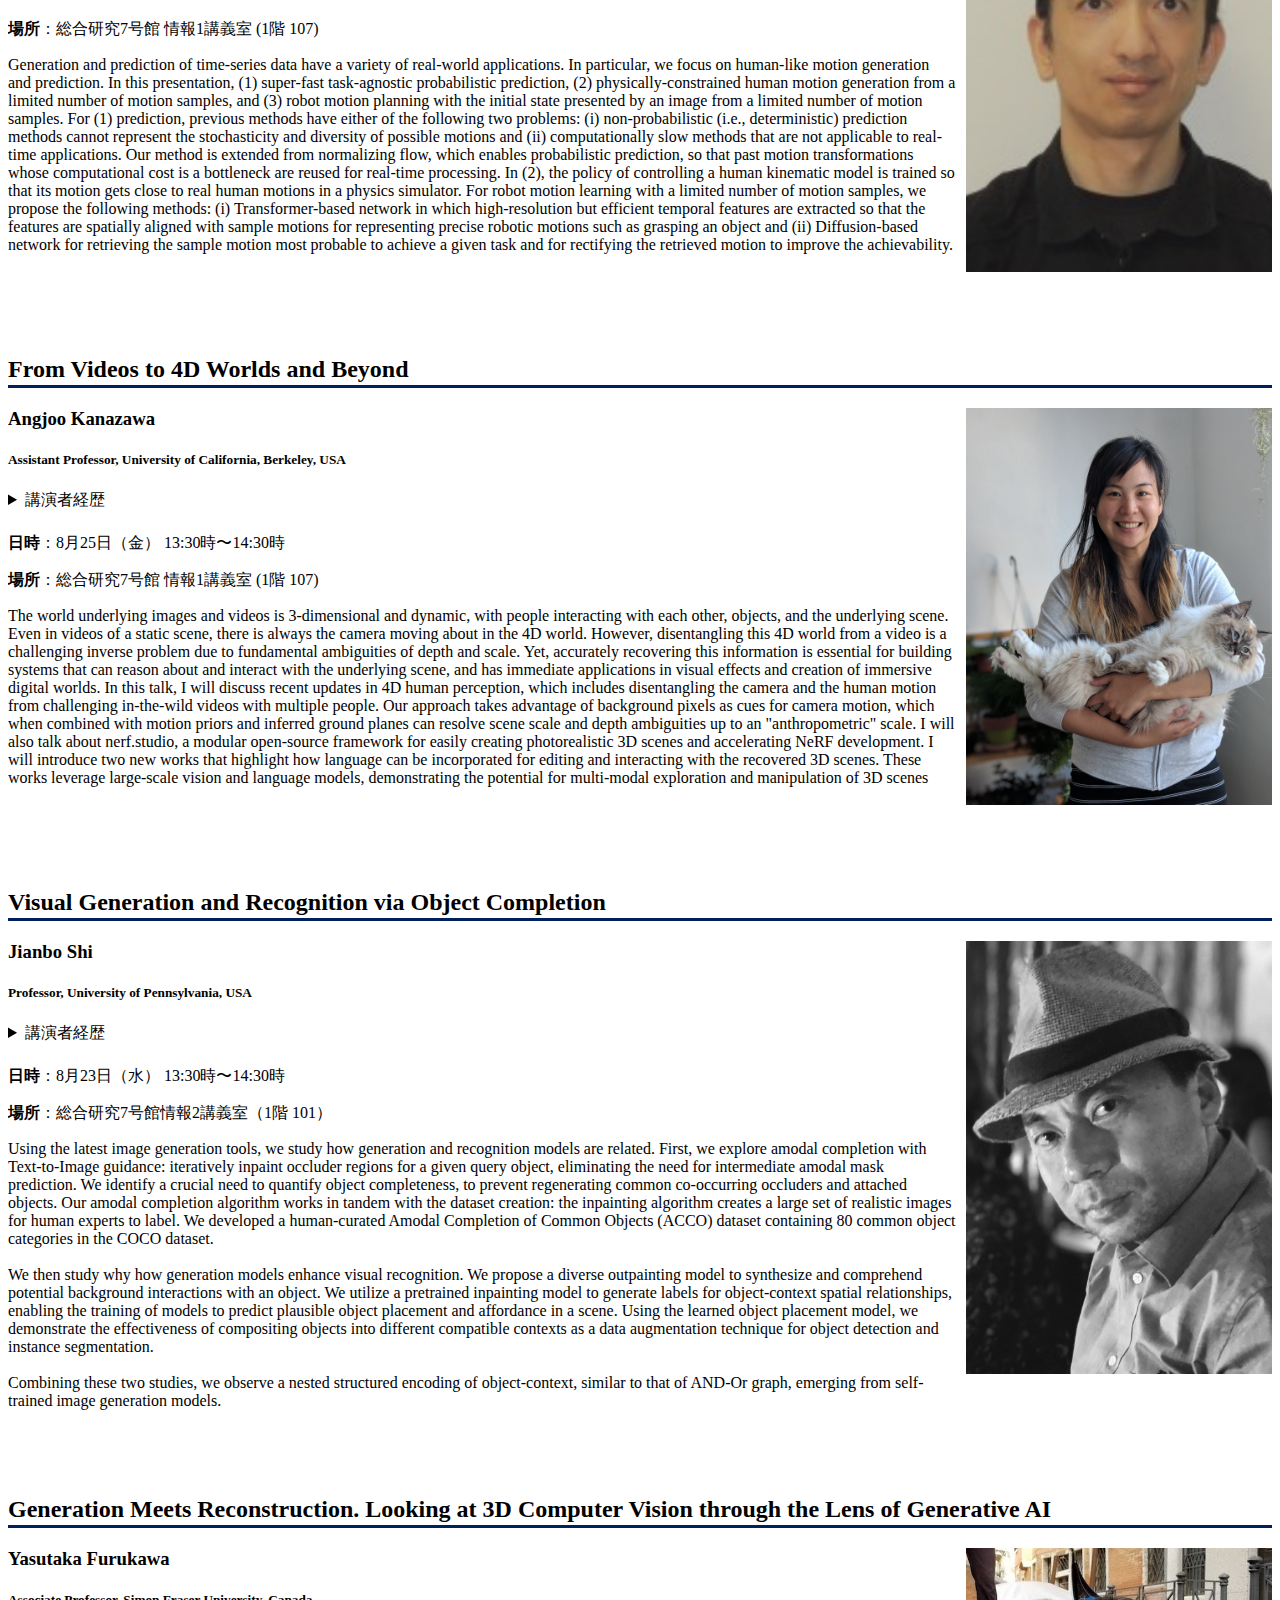
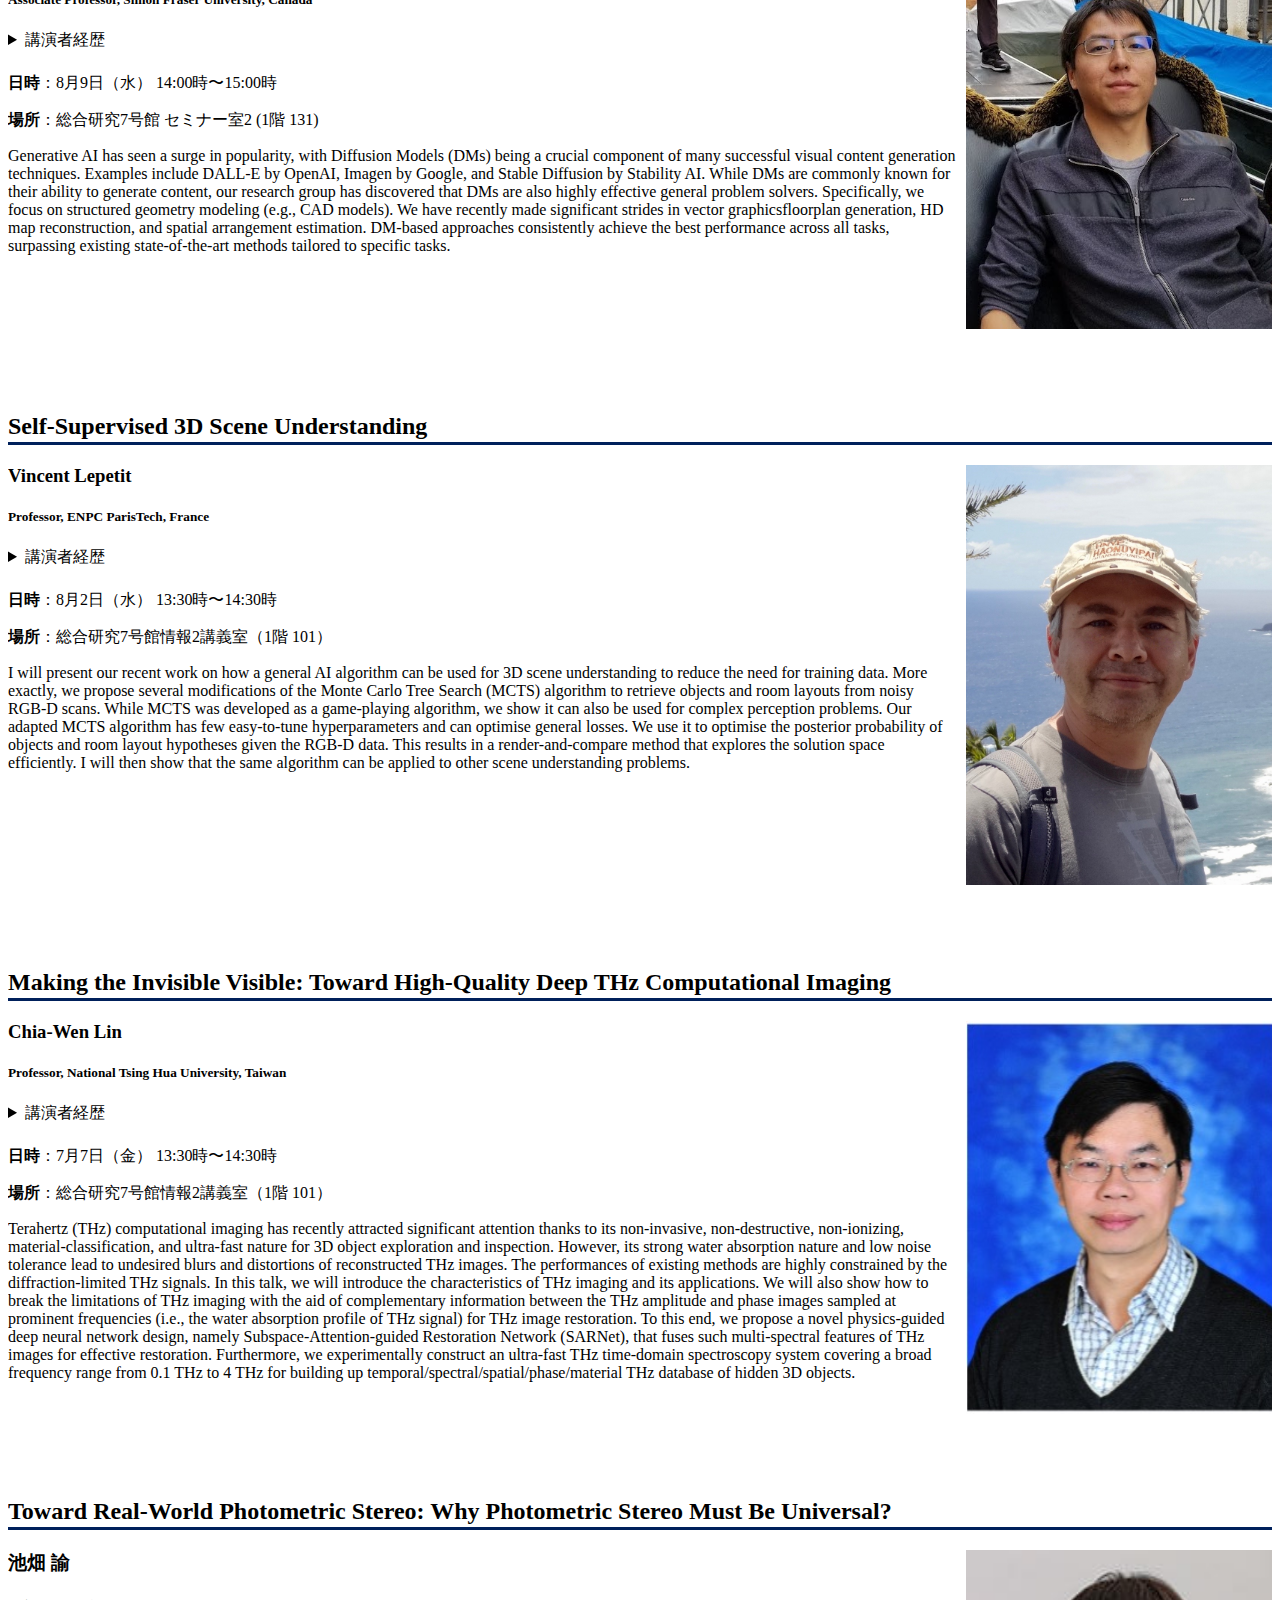
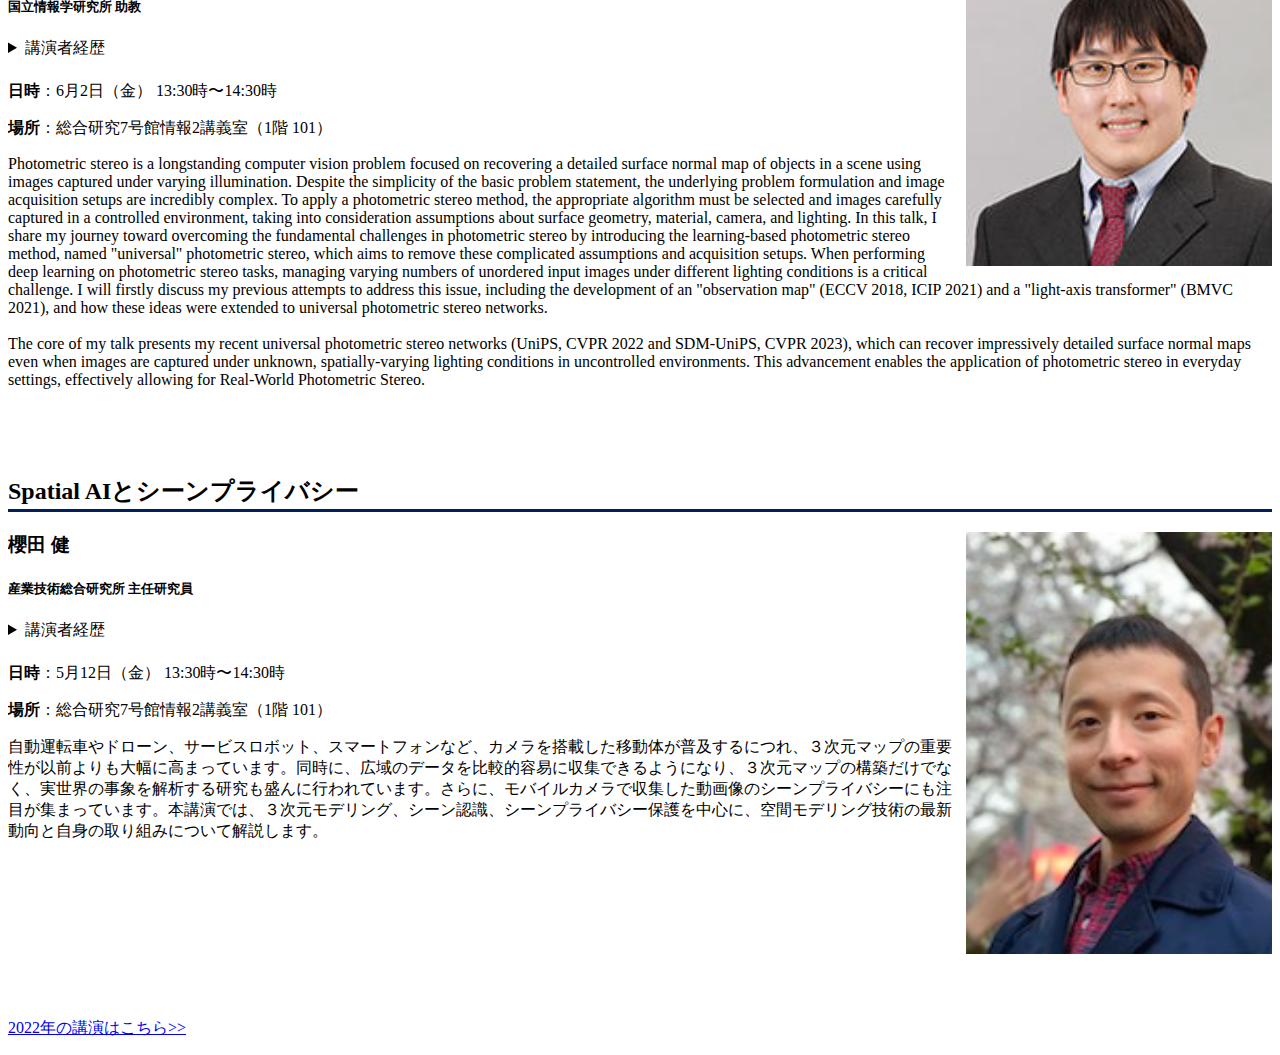
==== commit 552b09b4: "Update at Fri Feb 16 17:44:52 JST 2024, hash=ce38841fd77cd719b262284967278e807b0cdf4e" ====
--- a/index.html
+++ b/index.html
@@ -24,41 +24,6 @@
 <div class="card" style="width: min(90%, 1200); margin: 50px; margin-left: auto; margin-right: auto; display: block;">
     <div class="card-body" style="overflow:hidden">
         
-        <h2 style="border-bottom: solid; margin-bottom:20px; padding-bottom:2px; border-color:#00205B;"><b>Is my “red” your “red”? A structural approach on the issue of qualia</b></h2>
-        
-        
-        <div style="float:right; width: max(25%, 130px);">
-        <img src="tsuchiyanao.jpg" alt="講演者の画像" style="width:100%; padding: 0px 0px 10px 10px;">
-        </div>
-        
-        <h3 class="card-title" style="margin-bottom: 6px;"><b>Nao (Naotsugu) Tsuchiya</b></h3>
-        <h5 class="card-text" style="margin-bottom: 22px;">Professor, School of Psychological Sciences, Turner Institute for Brain and Mental Health, Monash University, Australia</h5>
-        
-        <details style="margin-bottom: 22px">
-        <summary>講演者経歴</summary>
-        Dr Tsuchiya was awarded a PhD at California Institute of Technology (Caltech) in 2006 and underwent postdoctoral training at Caltech until 2010. Receiving a PRESTO grant from Japan Science and Technology (JST) agency, Dr Tsuchiya returned to Japan in 2010. In Jan 2012, he joined the School of Psychological Sciences at Monash University as an Associate Professor. Since 2013, he is an ARC Future Fellow. His main research interest is to uncover the neuronal basis of consciousness. Specifically, he focuses on 1) the scope and limit of non-conscious processing, 2) the relationship between attention and consciousness, and 3) the neuronal correlates of consciousness by analysing the multi-channel neuronal recording obtained in animals and humans and 4) testing a theory of consciousness, in particular, integrated information theory of consciousness.
-        </details>
-        
-        <p, class="card-text">
-        <b>日時</b>：12月27日（水） 
-         13:30時〜14:45時 
-        </p>
-        
-        <p class="card-text">
-        <b>場所</b>：総合研究12号館316号室
-        </p>
-        
-        
-        <p class="card-text">Do I experience the world in the “same” way as you do? How similar is my consciousness to other humans, animals, insects, octopuses, and artificial intelligence? In this talk, I will discuss this issue focusing on the content of consciousness, what-it-feels-like, or in short “qualia”. Can we scientifically investigate if my red qualia is similar to your red qualia? Traditionally, the answer has been No. Because "qualia" are so intrinsic and purely subjective, qualia have often been considered as outside of the realm of scientific inquiry. Recently, our group has proposed a method of characterising a quale in terms of its relation to all other qualia, inspired by a mathematical theorem called “Yoneda lemma” in the field of category theory. Based on this idea, we conducted experiments in which we asked a large number (>500) of neurotypical and colorblind subjects to report the similarity of a subset of ~5000 colour combinations in an online setting. Using the similarity structures estimated from these data, we quantified whether it is possible to “align” the colour qualia structures between different populations, using an unsupervised method, called “optimal transport” in the field of machine translation (https://psyarxiv.com/h3pqm). Our qualia structure approach is generalizable to qualia in other domains (such as similarity of evoked emotional experience of short movies), or even to structures between qualia structures. The relationship between qualia structures may eventually provide an opportunity to address questions such as, “Why are colour qualia perceived as colour qualia?”</p>
-        
-        
-            
-        
-    </div>
-</div>
-<div class="card" style="width: min(90%, 1200); margin: 50px; margin-left: auto; margin-right: auto; display: block;">
-    <div class="card-body" style="overflow:hidden">
-        
         <h2 style="border-bottom: solid; margin-bottom:20px; padding-bottom:2px; border-color:#00205B;"><b>Learning to Synthesize Image and Video Contents</b></h2>
         
         
@@ -106,7 +71,7 @@
         
         <details style="margin-bottom: 22px">
         <summary>講演者経歴</summary>
-        Pascal Fua received an engineering degree from Ecole Polytechnique,Paris, in 1984 and a Ph.D. in Computer Science from the University of Orsay in 1989. He joined EPFL (Swiss Federal Institute of Technology) in 1996 where he is a Professor in the School of Computer and Communication Science and head of the Computer Vision Lab. Before that, he worked at SRI International and at INRIA Sophia-Antipolis as a Computer Scientist.&lt;br&gt;&lt;br&gt;His research interests include shape modeling and motion recovery from images, analysis of microscopy images, and machine learning. He has (co)authored over 300 publications in refereed journals and conferences. He has received several ERC grants. He is an IEEE Fellow and has been an Associate Editor of IEEE journal Transactions for Pattern Analysis and Machine Intelligence. He often serves as program committee member, area chair, and program chair of major vision conferences and has cofounded three spinoff companies.
+        Pascal Fua received an engineering degree from Ecole Polytechnique,Paris, in 1984 and a Ph.D. in Computer Science from the University of Orsay in 1989. He joined EPFL (Swiss Federal Institute of Technology) in 1996 where he is a Professor in the School of Computer and Communication Science and head of the Computer Vision Lab. Before that, he worked at SRI International and at INRIA Sophia-Antipolis as a Computer Scientist.<br><br>His research interests include shape modeling and motion recovery from images, analysis of microscopy images, and machine learning. He has (co)authored over 300 publications in refereed journals and conferences. He has received several ERC grants. He is an IEEE Fellow and has been an Associate Editor of IEEE journal Transactions for Pattern Analysis and Machine Intelligence. He often serves as program committee member, area chair, and program chair of major vision conferences and has cofounded three spinoff companies.
         </details>
         
         <p, class="card-text">
@@ -141,7 +106,7 @@
         
         <details style="margin-bottom: 22px">
         <summary>講演者経歴</summary>
-        Norimichi Ukita (Member, IEEE) received the BE and ME degrees in information engineering from Okayama University, Japan, in 1996 and 1998, respectively, and the PhD degree in informatics from Kyoto University, Japan, in 2001. He is a professor with the graduate school of engineering, Toyota Technological Institute, Japan (TTI-J). After working for five years as an assistant professor at NAIST, he became an associate professor, in 2007 and moved to TTI-J, in 2016. He was a research scientist of Precursory Research for Embryonic Science and Technology, Japan Science and Technology Agency (JST), during 2002 -2006. He was a visiting research scientist at Carnegie Mellon University during 2007-2009. He currently works also at Toyota Technological Institute at Chicago (TTI-C) as an adjoint professor. His main research interests are low-level vision, object detection&#x2F;tracking, and human pose estimation and action recognition.
+        Norimichi Ukita (Member, IEEE) received the BE and ME degrees in information engineering from Okayama University, Japan, in 1996 and 1998, respectively, and the PhD degree in informatics from Kyoto University, Japan, in 2001. He is a professor with the graduate school of engineering, Toyota Technological Institute, Japan (TTI-J). After working for five years as an assistant professor at NAIST, he became an associate professor, in 2007 and moved to TTI-J, in 2016. He was a research scientist of Precursory Research for Embryonic Science and Technology, Japan Science and Technology Agency (JST), during 2002 -2006. He was a visiting research scientist at Carnegie Mellon University during 2007-2009. He currently works also at Toyota Technological Institute at Chicago (TTI-C) as an adjoint professor. His main research interests are low-level vision, object detection/tracking, and human pose estimation and action recognition.
         </details>
         
         <p, class="card-text">
@@ -211,7 +176,7 @@
         
         <details style="margin-bottom: 22px">
         <summary>講演者経歴</summary>
-        Jianbo studied Computer Science and Mathematics as an undergraduate at Cornell University where he received his B.A. in 1994. He received his Ph.D. degree in Computer Science from University of California at Berkeley in 1998, for his thesis on Normalize Cuts image segmentation algorithm. He joined The Robotics Institute at Carnegie Mellon University in 1999 as a research faculty. Since 2003, he has been with the Department of Computer &amp; Information Science at the University of Pennsylvania. His group is developing vision algorithms for both human and image recognition. Their ultimate goal is to develop computation algorithms to understand human behavior and interaction with objects, and to do so at multiple levels of abstractions: from the basic body limb tracking, to human identification, gesture recognition, and activity inference. His group is developing a visual thinking model that allows computers to understand their surroundings and achieve higher-level cognitive abilities such as machine memory and learning.
+        Jianbo studied Computer Science and Mathematics as an undergraduate at Cornell University where he received his B.A. in 1994. He received his Ph.D. degree in Computer Science from University of California at Berkeley in 1998, for his thesis on Normalize Cuts image segmentation algorithm. He joined The Robotics Institute at Carnegie Mellon University in 1999 as a research faculty. Since 2003, he has been with the Department of Computer & Information Science at the University of Pennsylvania. His group is developing vision algorithms for both human and image recognition. Their ultimate goal is to develop computation algorithms to understand human behavior and interaction with objects, and to do so at multiple levels of abstractions: from the basic body limb tracking, to human identification, gesture recognition, and activity inference. His group is developing a visual thinking model that allows computers to understand their surroundings and achieve higher-level cognitive abilities such as machine memory and learning.
         </details>
         
         <p, class="card-text">
@@ -246,7 +211,7 @@
         
         <details style="margin-bottom: 22px">
         <summary>講演者経歴</summary>
-        Dr. Yasutaka Furukawa is an associate professor in the School of Computing Science at Simon Fraser University (SFU). Dr. Furukawa&#x27;s group has made fundamental and practical contributions to 3D reconstruction algorithms, improved localization techniques, and computational architectural modeling. Their open-source software has been widely adopted by tech companies and used in surprising applications such as 3D printing of turtle shells and archaeological reconstruction. Dr. Furukawa received the best student paper award at ECCV 2012, the NSF CAREER Award in 2015, CS-CAN Outstanding Young CS Researcher Award 2018, Google Faculty Research Awards in 2016, 2017, and 2018, and PAMI Longuet-Higgins prize in 2020.
+        Dr. Yasutaka Furukawa is an associate professor in the School of Computing Science at Simon Fraser University (SFU). Dr. Furukawa's group has made fundamental and practical contributions to 3D reconstruction algorithms, improved localization techniques, and computational architectural modeling. Their open-source software has been widely adopted by tech companies and used in surprising applications such as 3D printing of turtle shells and archaeological reconstruction. Dr. Furukawa received the best student paper award at ECCV 2012, the NSF CAREER Award in 2015, CS-CAN Outstanding Young CS Researcher Award 2018, Google Faculty Research Awards in 2016, 2017, and 2018, and PAMI Longuet-Higgins prize in 2020.
         </details>
         
         <p, class="card-text">
@@ -281,7 +246,7 @@
         
         <details style="margin-bottom: 22px">
         <summary>講演者経歴</summary>
-        Vincent Lepetit is a professor at ENPC ParisTech, France. Prior to this position, he was a full professor at the Institute for Computer Graphics and Vision, Graz University of Technology (TU Graz), Austria and before that, a senior researcher at CVLab, Ecole Polytechnique Federale de Lausanne (EPFL), Switzerland.  His current research focuses on 3D scene understanding, especially at trying to reduce the supervision needed by a system to learn new 3D objects and new 3D environments. In 2020, he received with colleagues the Koenderick “test-of-time” award for “Brief: Binary Robust Independent Elementary Features”. He often serves as an area chair of major computer vision conferences (CVPR, ICCV, ECCV) and as an editor for the Pattern Analysis and Machine Intelligence (PAMI) and International Journal of Computer Vision (IJCV) journals.  He was awarded in 2023 an ERC Advanced Grant for the &#x27;explorer&#x27; project on creating digital twins of large-scale sites.
+        Vincent Lepetit is a professor at ENPC ParisTech, France. Prior to this position, he was a full professor at the Institute for Computer Graphics and Vision, Graz University of Technology (TU Graz), Austria and before that, a senior researcher at CVLab, Ecole Polytechnique Federale de Lausanne (EPFL), Switzerland.  His current research focuses on 3D scene understanding, especially at trying to reduce the supervision needed by a system to learn new 3D objects and new 3D environments. In 2020, he received with colleagues the Koenderick “test-of-time” award for “Brief: Binary Robust Independent Elementary Features”. He often serves as an area chair of major computer vision conferences (CVPR, ICCV, ECCV) and as an editor for the Pattern Analysis and Machine Intelligence (PAMI) and International Journal of Computer Vision (IJCV) journals.  He was awarded in 2023 an ERC Advanced Grant for the 'explorer' project on creating digital twins of large-scale sites.
         </details>
         
         <p, class="card-text">
@@ -316,7 +281,7 @@
         
         <details style="margin-bottom: 22px">
         <summary>講演者経歴</summary>
-        Prof. Chia-Wen Lin is currently a Professor with the Department of Electrical Engineering, National Tsing Hua University (NTHU), Taiwan. He also serves as Deputy Director of the AI Research Center of NTHU. He is currently a Visiting Professor at the Graduate School of Informatics, Informatics, Kyoto University from July 2023 to December 2023. He served as Visiting Professor at Nagoya University and National Institute of Informatics, Japan, in 2019 and 2015, respectively. His research interests include image&#x2F;video processing, computer vision, and video networking. Dr. Lin is an IEEE Fellow, and has been serving on IEEE Circuits and Systems Society (CASS) Fellow Evaluating Committee since 2021. He serves as IEEE CASS BoG member-at-Large during 2022-2024. He was Steering Committee Chair of IEEE ICME (2020-2021), IEEE CASS Distinguished Lecturer (2018-2019), and President of the Chinese Image Processing and Pattern Recognition (IPPR) Association, Taiwan (2019-2020). He has served as Associate Editor of IEEE Transactions on Image Processing, IEEE Transactions on Multimedia, IEEE Transactions on Circuits and Systems for Video Technology, and IEEE Multimedia. He served as TPC Chair of IEEE ICME in 2010 and IEEE ICIP in 2019, and the Conference Chair of IEEE VCIP in 2018.
+        Prof. Chia-Wen Lin is currently a Professor with the Department of Electrical Engineering, National Tsing Hua University (NTHU), Taiwan. He also serves as Deputy Director of the AI Research Center of NTHU. He is currently a Visiting Professor at the Graduate School of Informatics, Informatics, Kyoto University from July 2023 to December 2023. He served as Visiting Professor at Nagoya University and National Institute of Informatics, Japan, in 2019 and 2015, respectively. His research interests include image/video processing, computer vision, and video networking. Dr. Lin is an IEEE Fellow, and has been serving on IEEE Circuits and Systems Society (CASS) Fellow Evaluating Committee since 2021. He serves as IEEE CASS BoG member-at-Large during 2022-2024. He was Steering Committee Chair of IEEE ICME (2020-2021), IEEE CASS Distinguished Lecturer (2018-2019), and President of the Chinese Image Processing and Pattern Recognition (IPPR) Association, Taiwan (2019-2020). He has served as Associate Editor of IEEE Transactions on Image Processing, IEEE Transactions on Multimedia, IEEE Transactions on Circuits and Systems for Video Technology, and IEEE Multimedia. He served as TPC Chair of IEEE ICME in 2010 and IEEE ICIP in 2019, and the Conference Chair of IEEE VCIP in 2018.
         </details>
         
         <p, class="card-text">
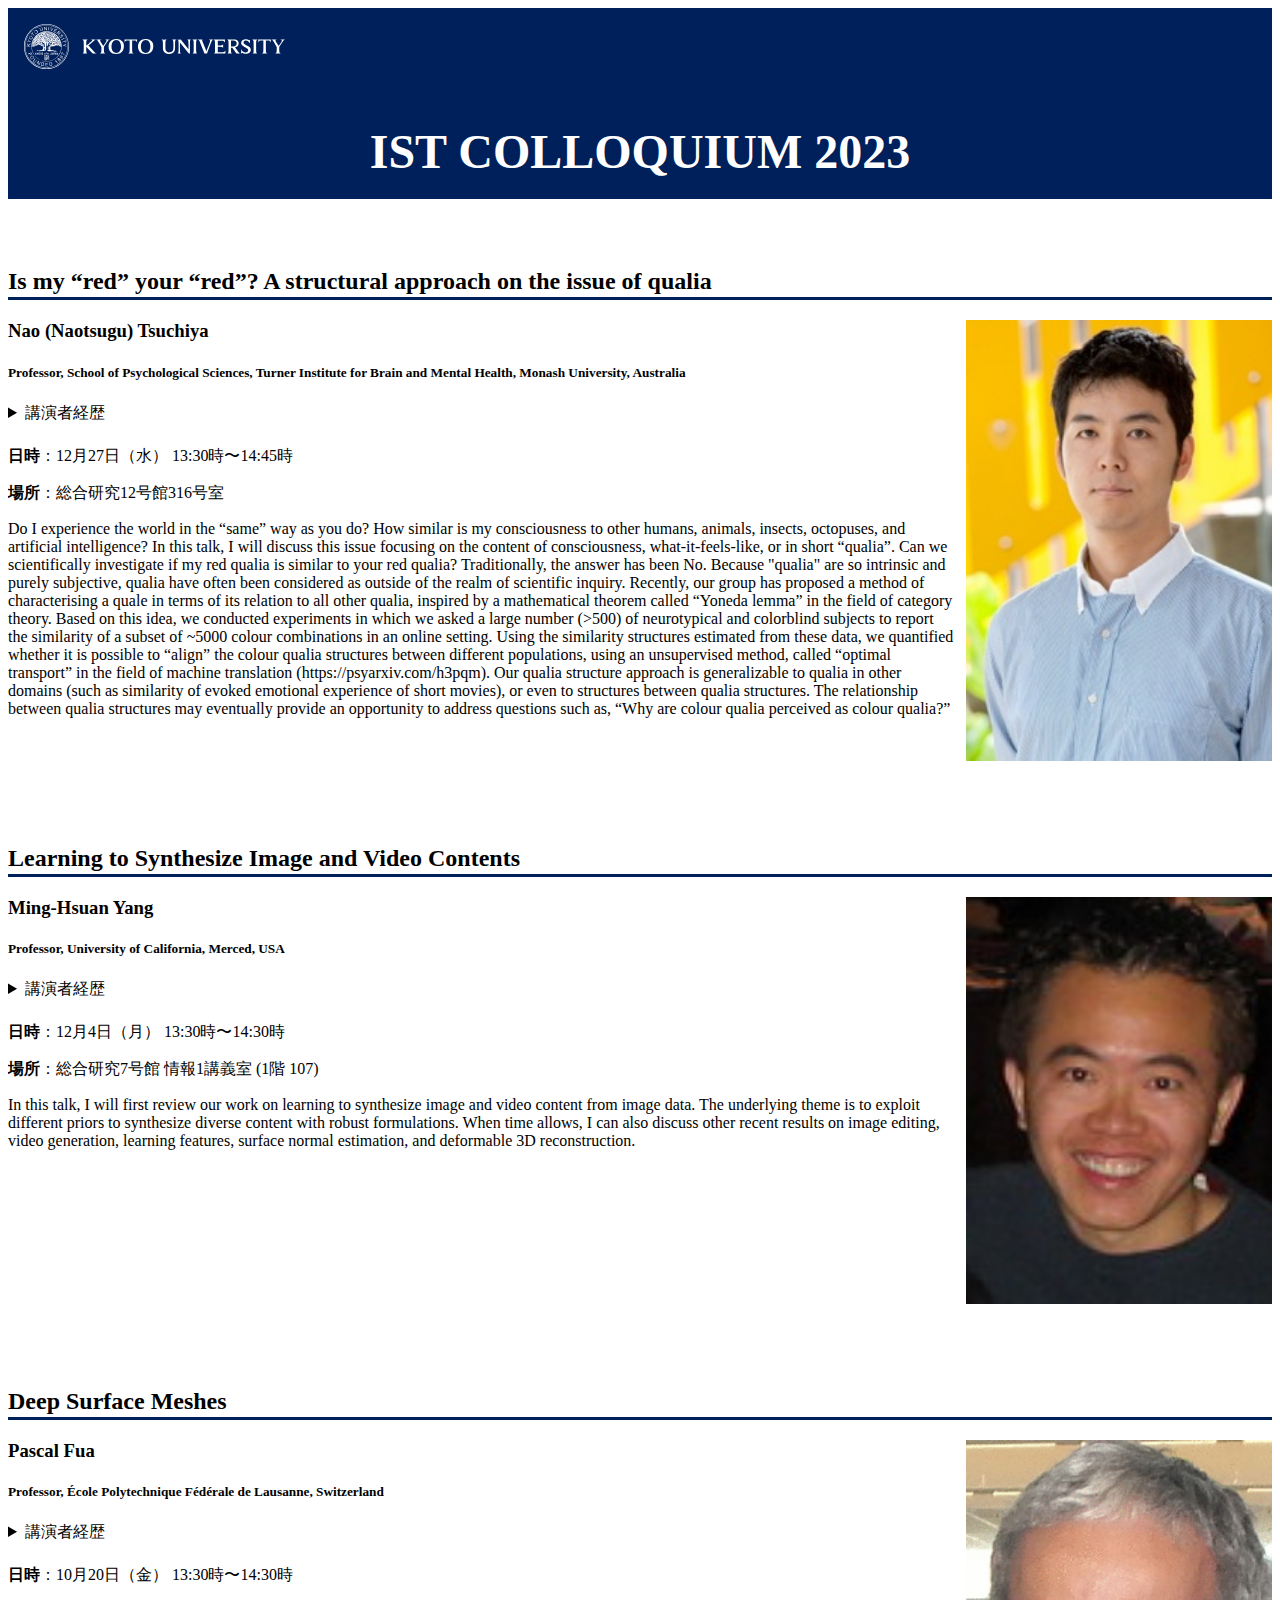
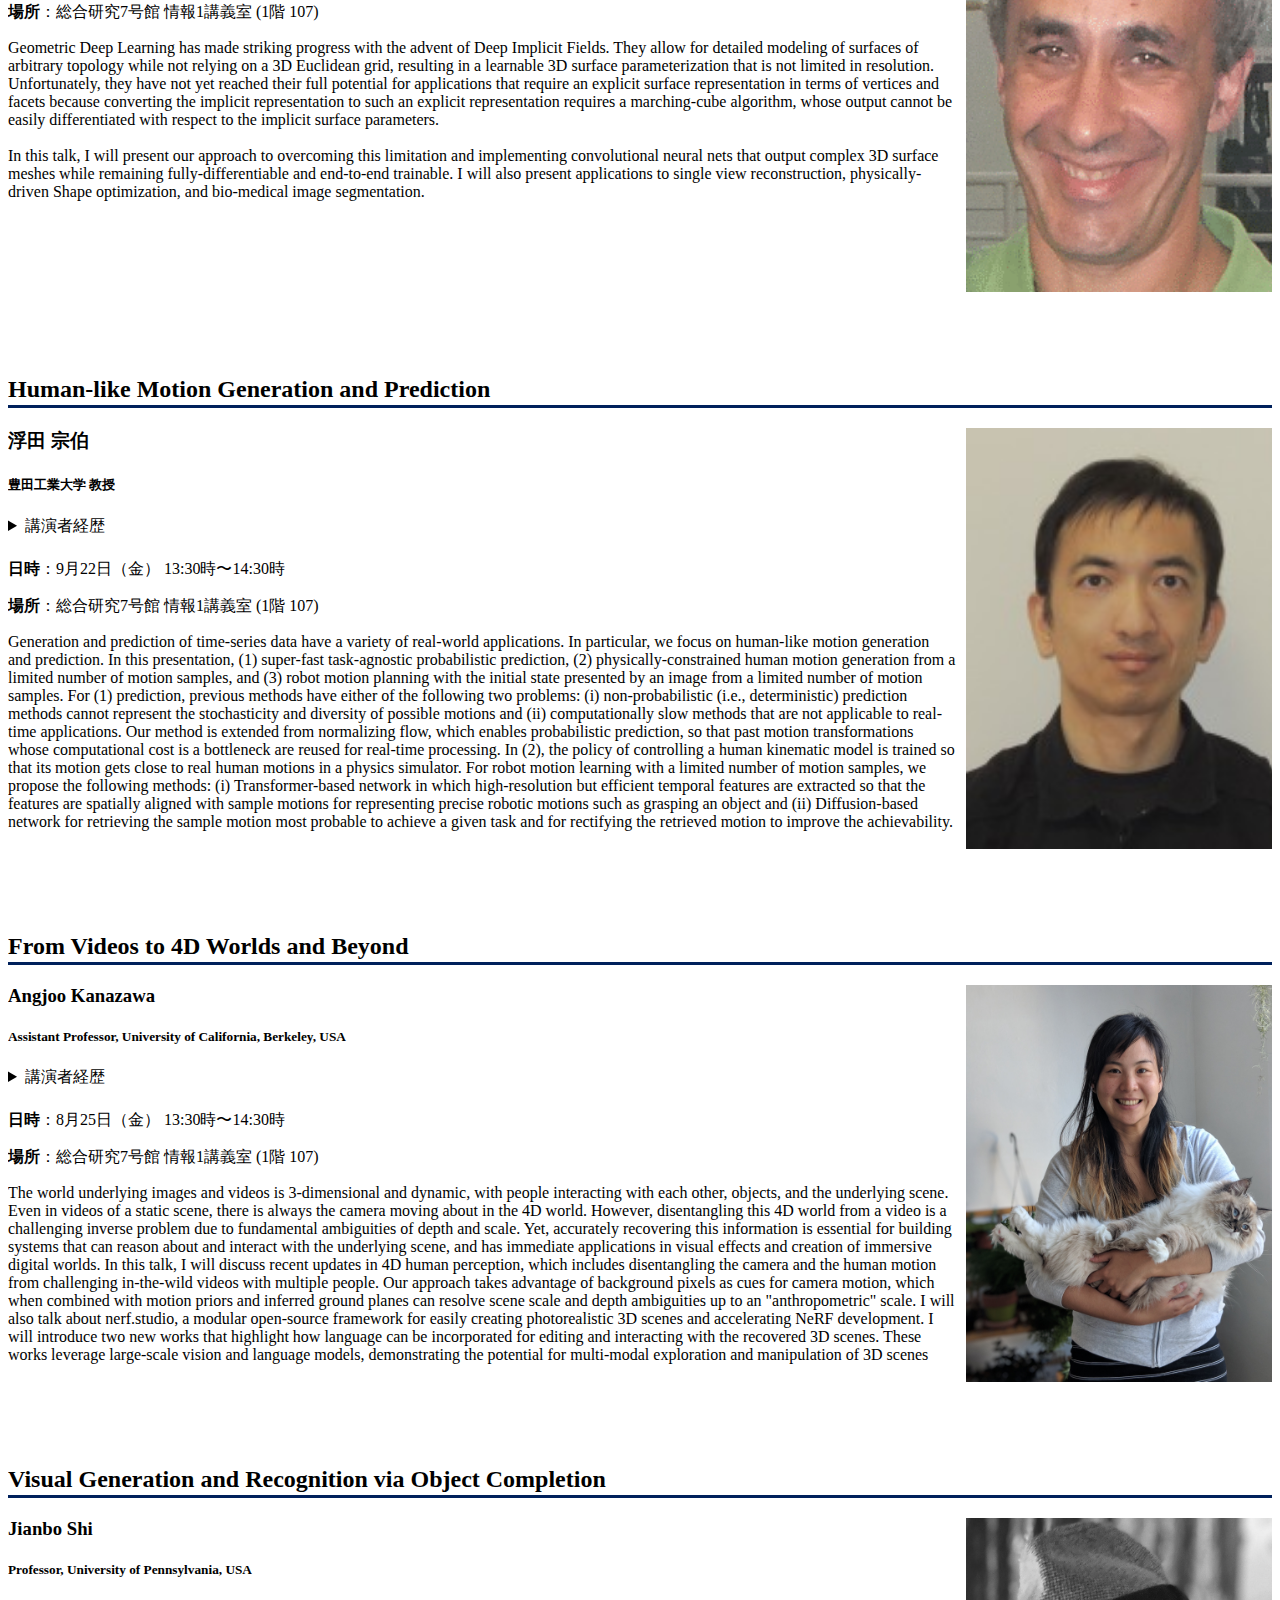
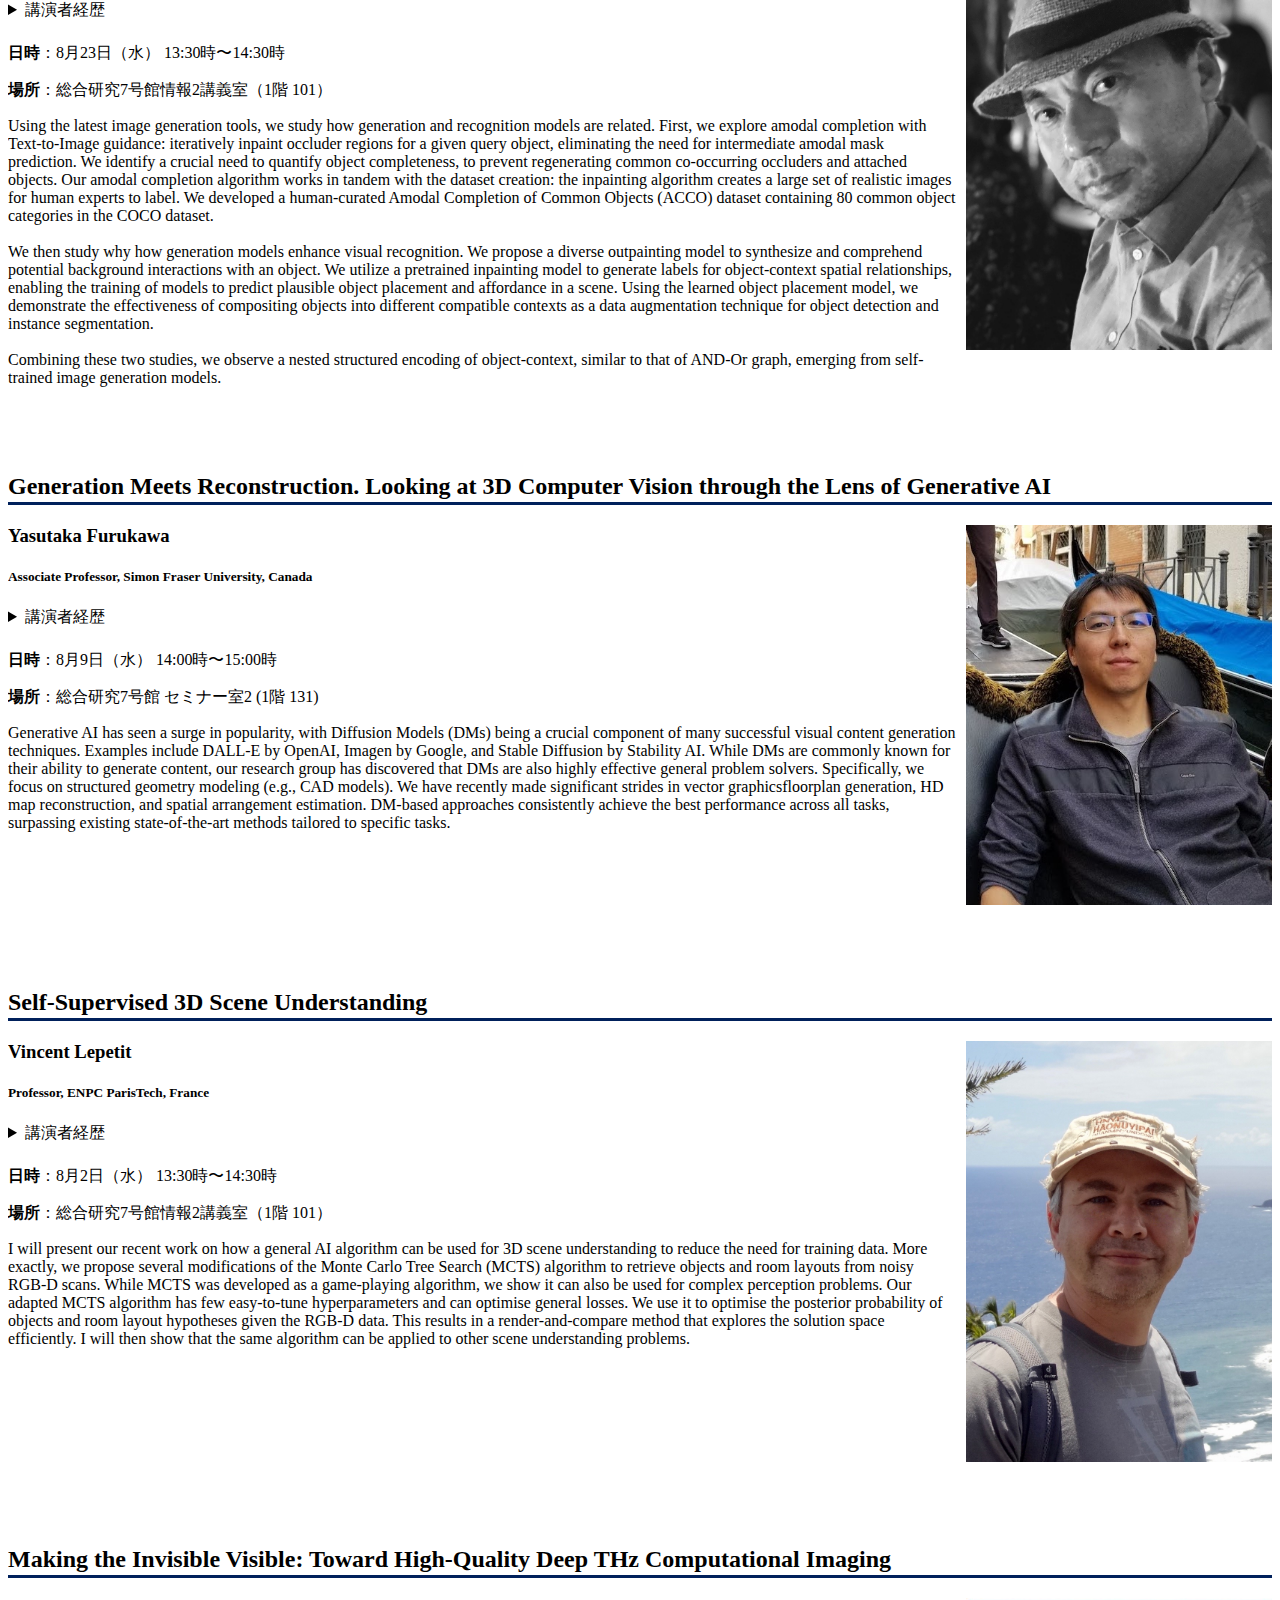
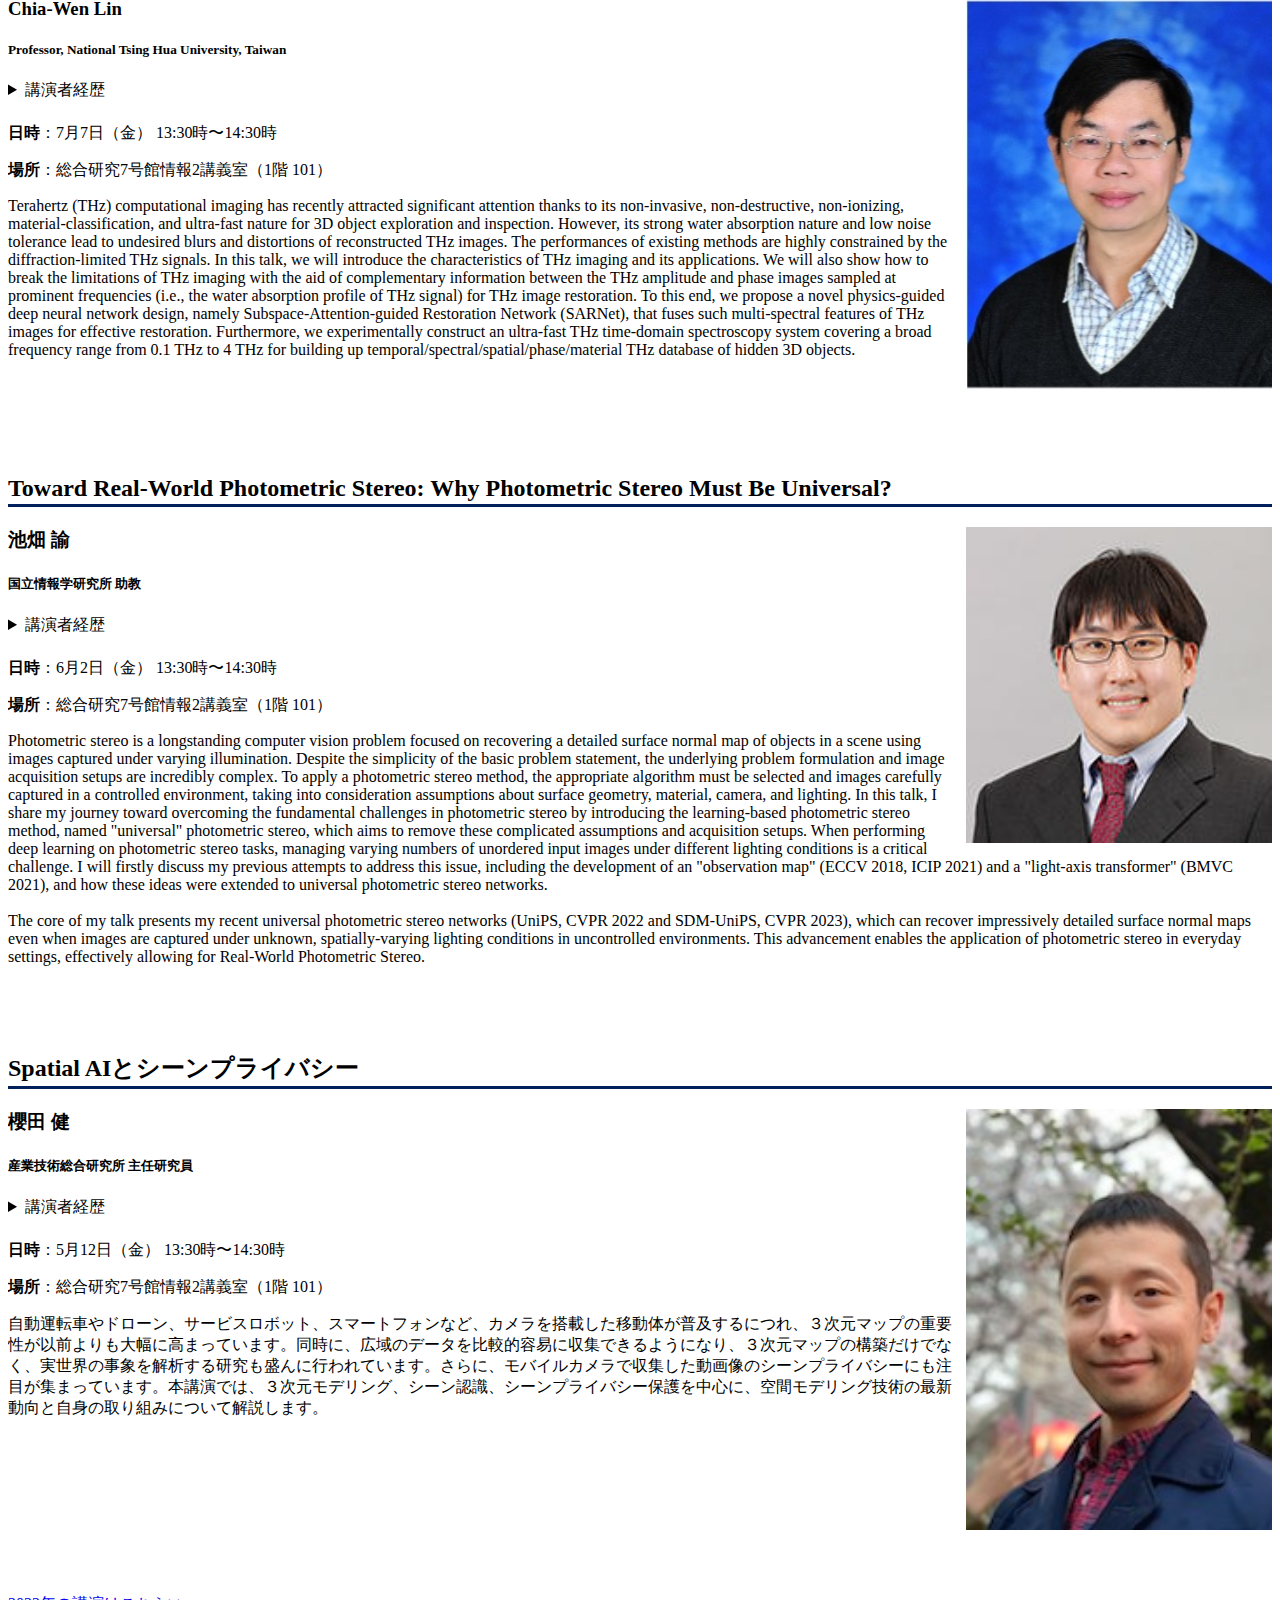
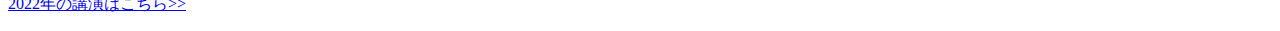
==== commit be26a9fd: "Update at Fri Feb 16 17:49:58 JST 2024, hash=75b233d7c311f6f6030533fbc5bc4b0f09456c0a" ====
--- a/index.html
+++ b/index.html
@@ -24,6 +24,41 @@
 <div class="card" style="width: min(90%, 1200); margin: 50px; margin-left: auto; margin-right: auto; display: block;">
     <div class="card-body" style="overflow:hidden">
         
+        <h2 style="border-bottom: solid; margin-bottom:20px; padding-bottom:2px; border-color:#00205B;"><b>Is my “red” your “red”? A structural approach on the issue of qualia</b></h2>
+        
+        
+        <div style="float:right; width: max(25%, 130px);">
+        <img src="tsuchiyanao.jpg" alt="講演者の画像" style="width:100%; padding: 0px 0px 10px 10px;">
+        </div>
+        
+        <h3 class="card-title" style="margin-bottom: 6px;"><b>Nao (Naotsugu) Tsuchiya</b></h3>
+        <h5 class="card-text" style="margin-bottom: 22px;">Professor, School of Psychological Sciences, Turner Institute for Brain and Mental Health, Monash University, Australia</h5>
+        
+        <details style="margin-bottom: 22px">
+        <summary>講演者経歴</summary>
+        Dr Tsuchiya was awarded a PhD at California Institute of Technology (Caltech) in 2006 and underwent postdoctoral training at Caltech until 2010. Receiving a PRESTO grant from Japan Science and Technology (JST) agency, Dr Tsuchiya returned to Japan in 2010. In Jan 2012, he joined the School of Psychological Sciences at Monash University as an Associate Professor. Since 2013, he is an ARC Future Fellow. His main research interest is to uncover the neuronal basis of consciousness. Specifically, he focuses on 1) the scope and limit of non-conscious processing, 2) the relationship between attention and consciousness, and 3) the neuronal correlates of consciousness by analysing the multi-channel neuronal recording obtained in animals and humans and 4) testing a theory of consciousness, in particular, integrated information theory of consciousness.
+        </details>
+        
+        <p, class="card-text">
+        <b>日時</b>：12月27日（水） 
+         13:30時〜14:45時 
+        </p>
+        
+        <p class="card-text">
+        <b>場所</b>：総合研究12号館316号室
+        </p>
+        
+        
+        <p class="card-text">Do I experience the world in the “same” way as you do? How similar is my consciousness to other humans, animals, insects, octopuses, and artificial intelligence? In this talk, I will discuss this issue focusing on the content of consciousness, what-it-feels-like, or in short “qualia”. Can we scientifically investigate if my red qualia is similar to your red qualia? Traditionally, the answer has been No. Because "qualia" are so intrinsic and purely subjective, qualia have often been considered as outside of the realm of scientific inquiry. Recently, our group has proposed a method of characterising a quale in terms of its relation to all other qualia, inspired by a mathematical theorem called “Yoneda lemma” in the field of category theory. Based on this idea, we conducted experiments in which we asked a large number (>500) of neurotypical and colorblind subjects to report the similarity of a subset of ~5000 colour combinations in an online setting. Using the similarity structures estimated from these data, we quantified whether it is possible to “align” the colour qualia structures between different populations, using an unsupervised method, called “optimal transport” in the field of machine translation (https://psyarxiv.com/h3pqm). Our qualia structure approach is generalizable to qualia in other domains (such as similarity of evoked emotional experience of short movies), or even to structures between qualia structures. The relationship between qualia structures may eventually provide an opportunity to address questions such as, “Why are colour qualia perceived as colour qualia?”</p>
+        
+        
+            
+        
+    </div>
+</div>
+<div class="card" style="width: min(90%, 1200); margin: 50px; margin-left: auto; margin-right: auto; display: block;">
+    <div class="card-body" style="overflow:hidden">
+        
         <h2 style="border-bottom: solid; margin-bottom:20px; padding-bottom:2px; border-color:#00205B;"><b>Learning to Synthesize Image and Video Contents</b></h2>
         
         
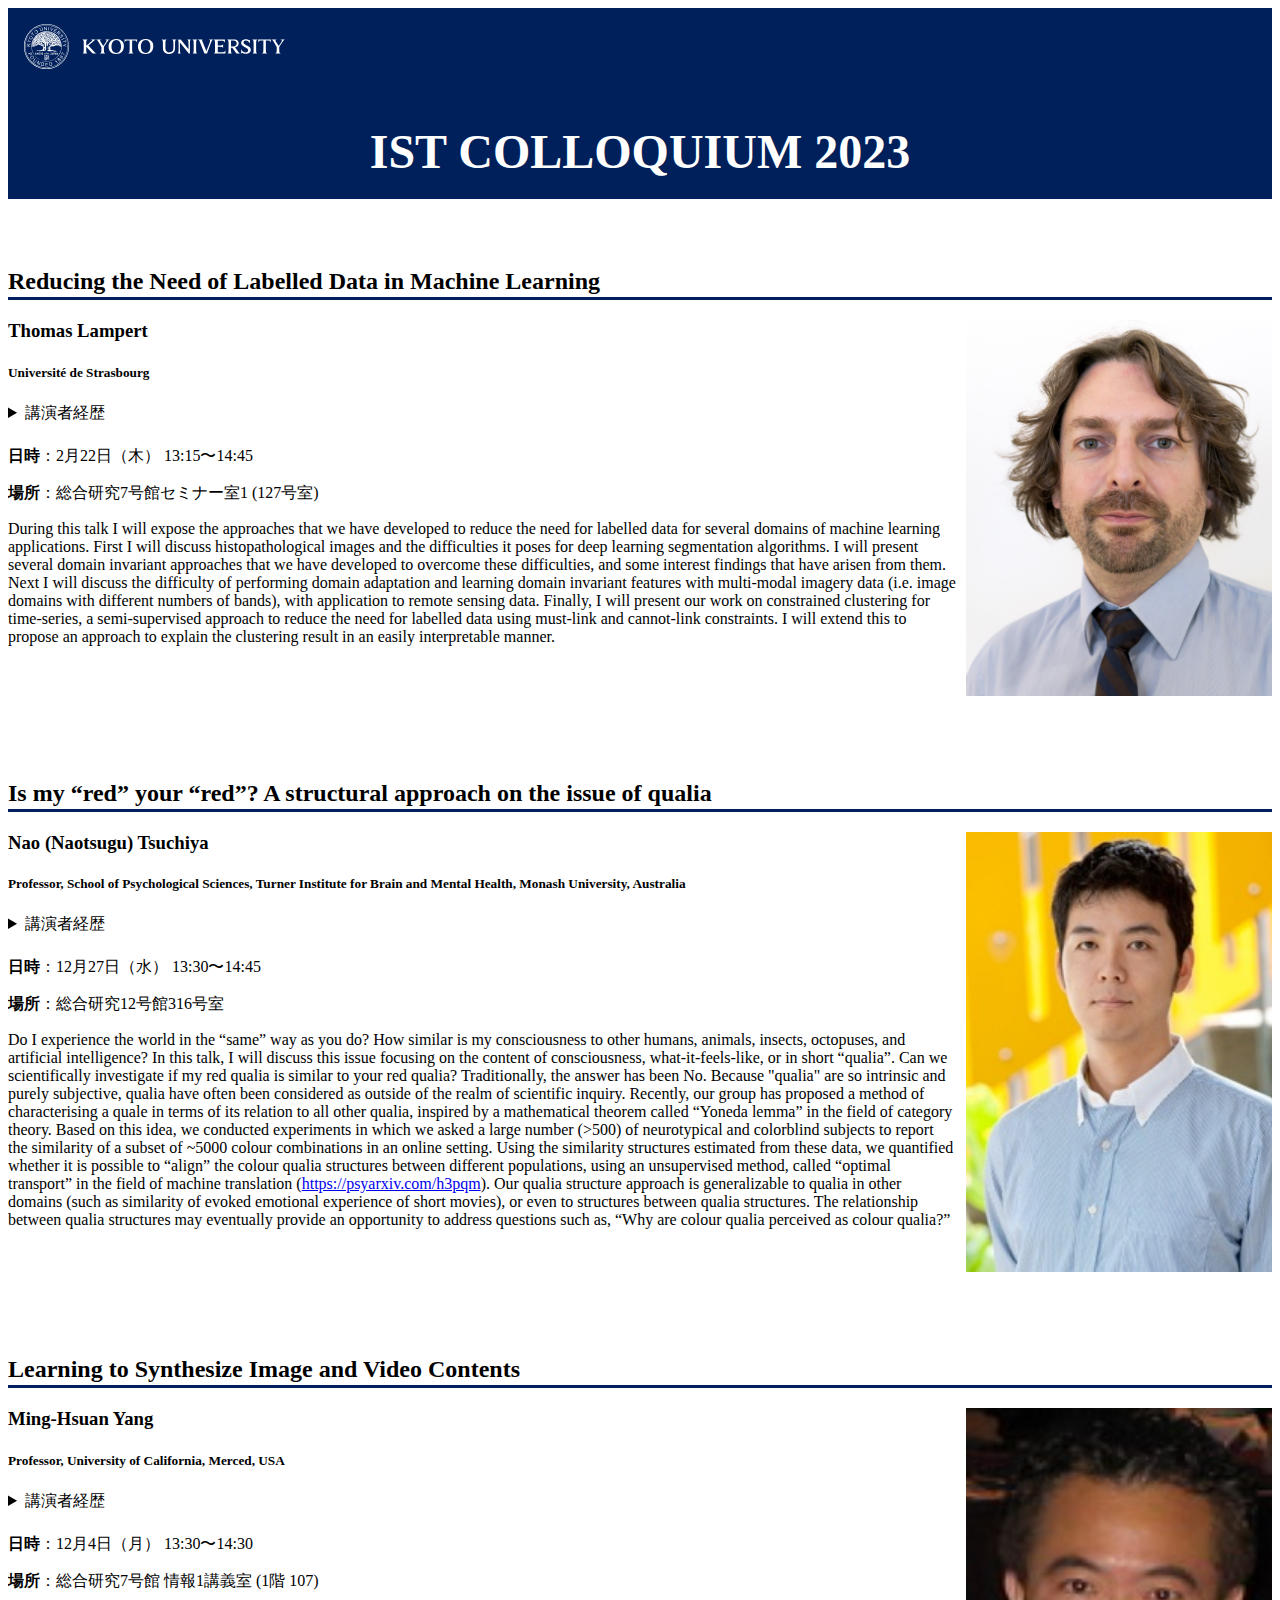
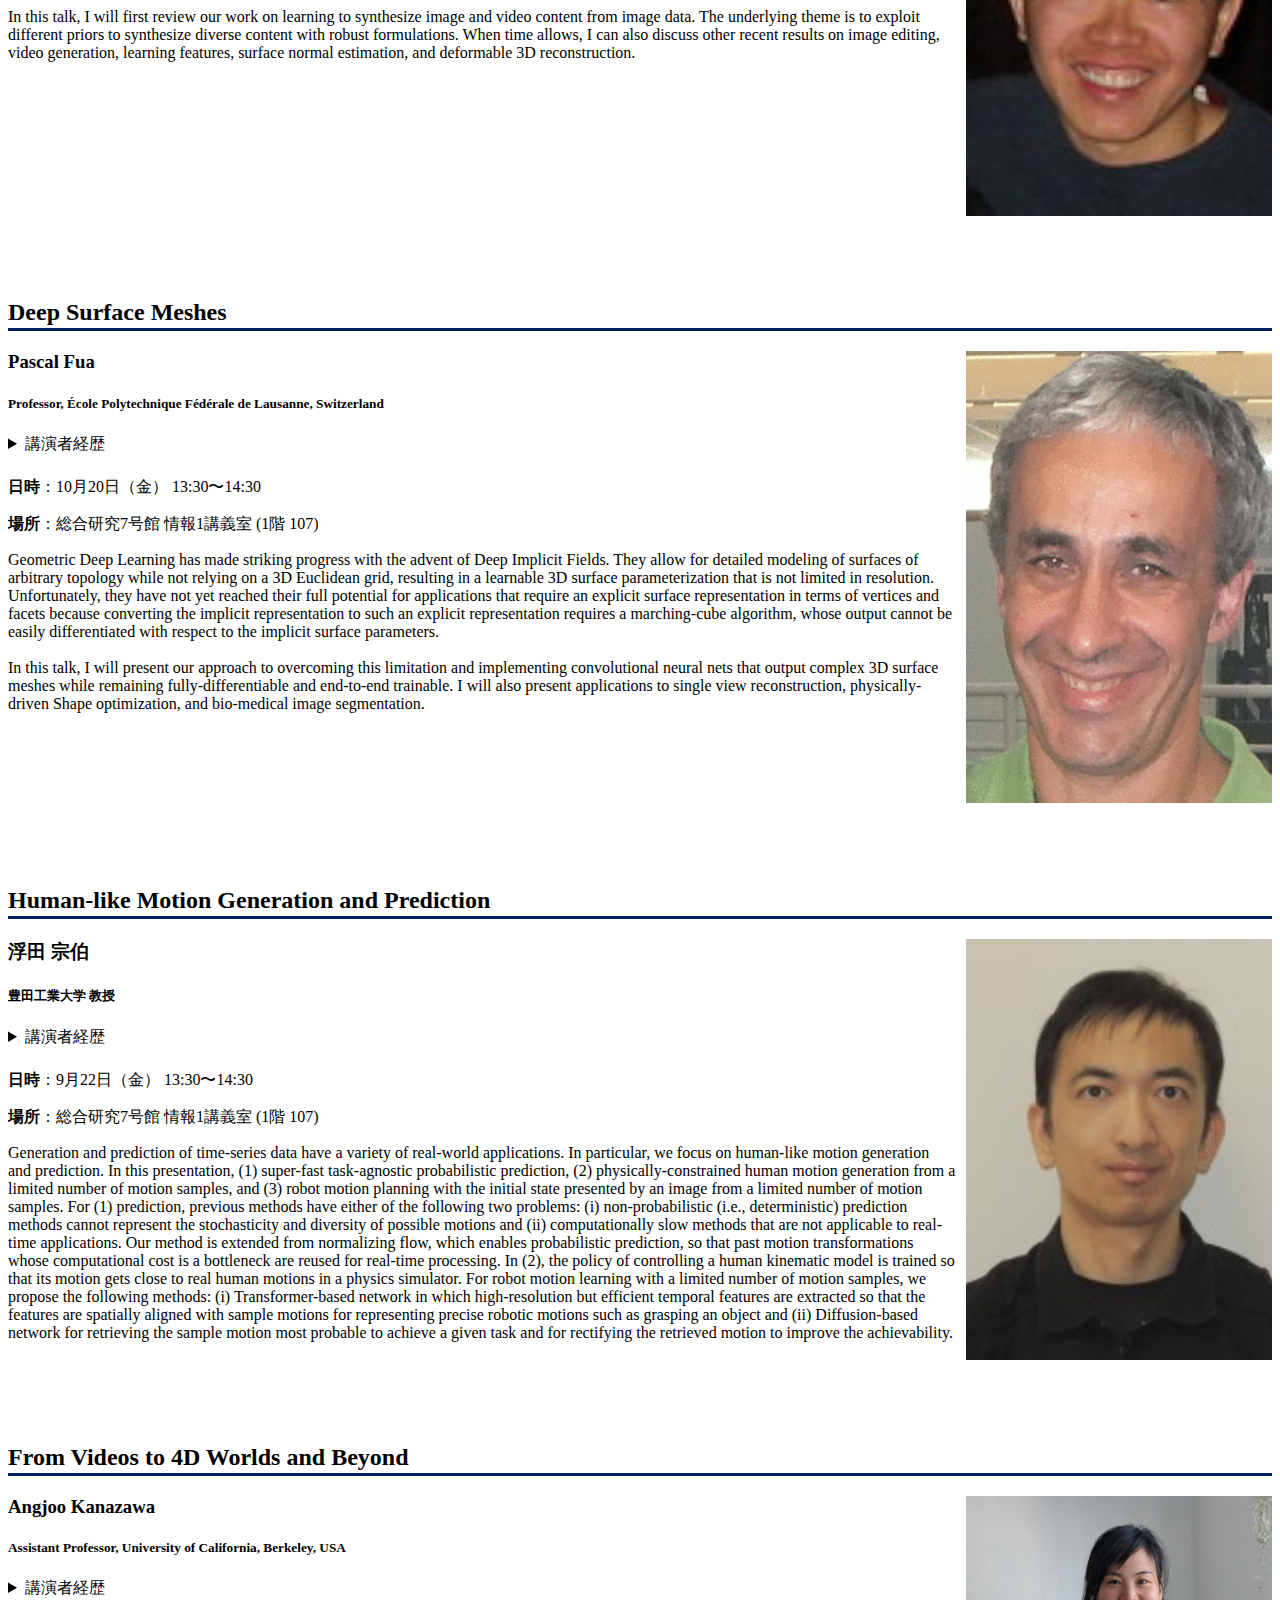
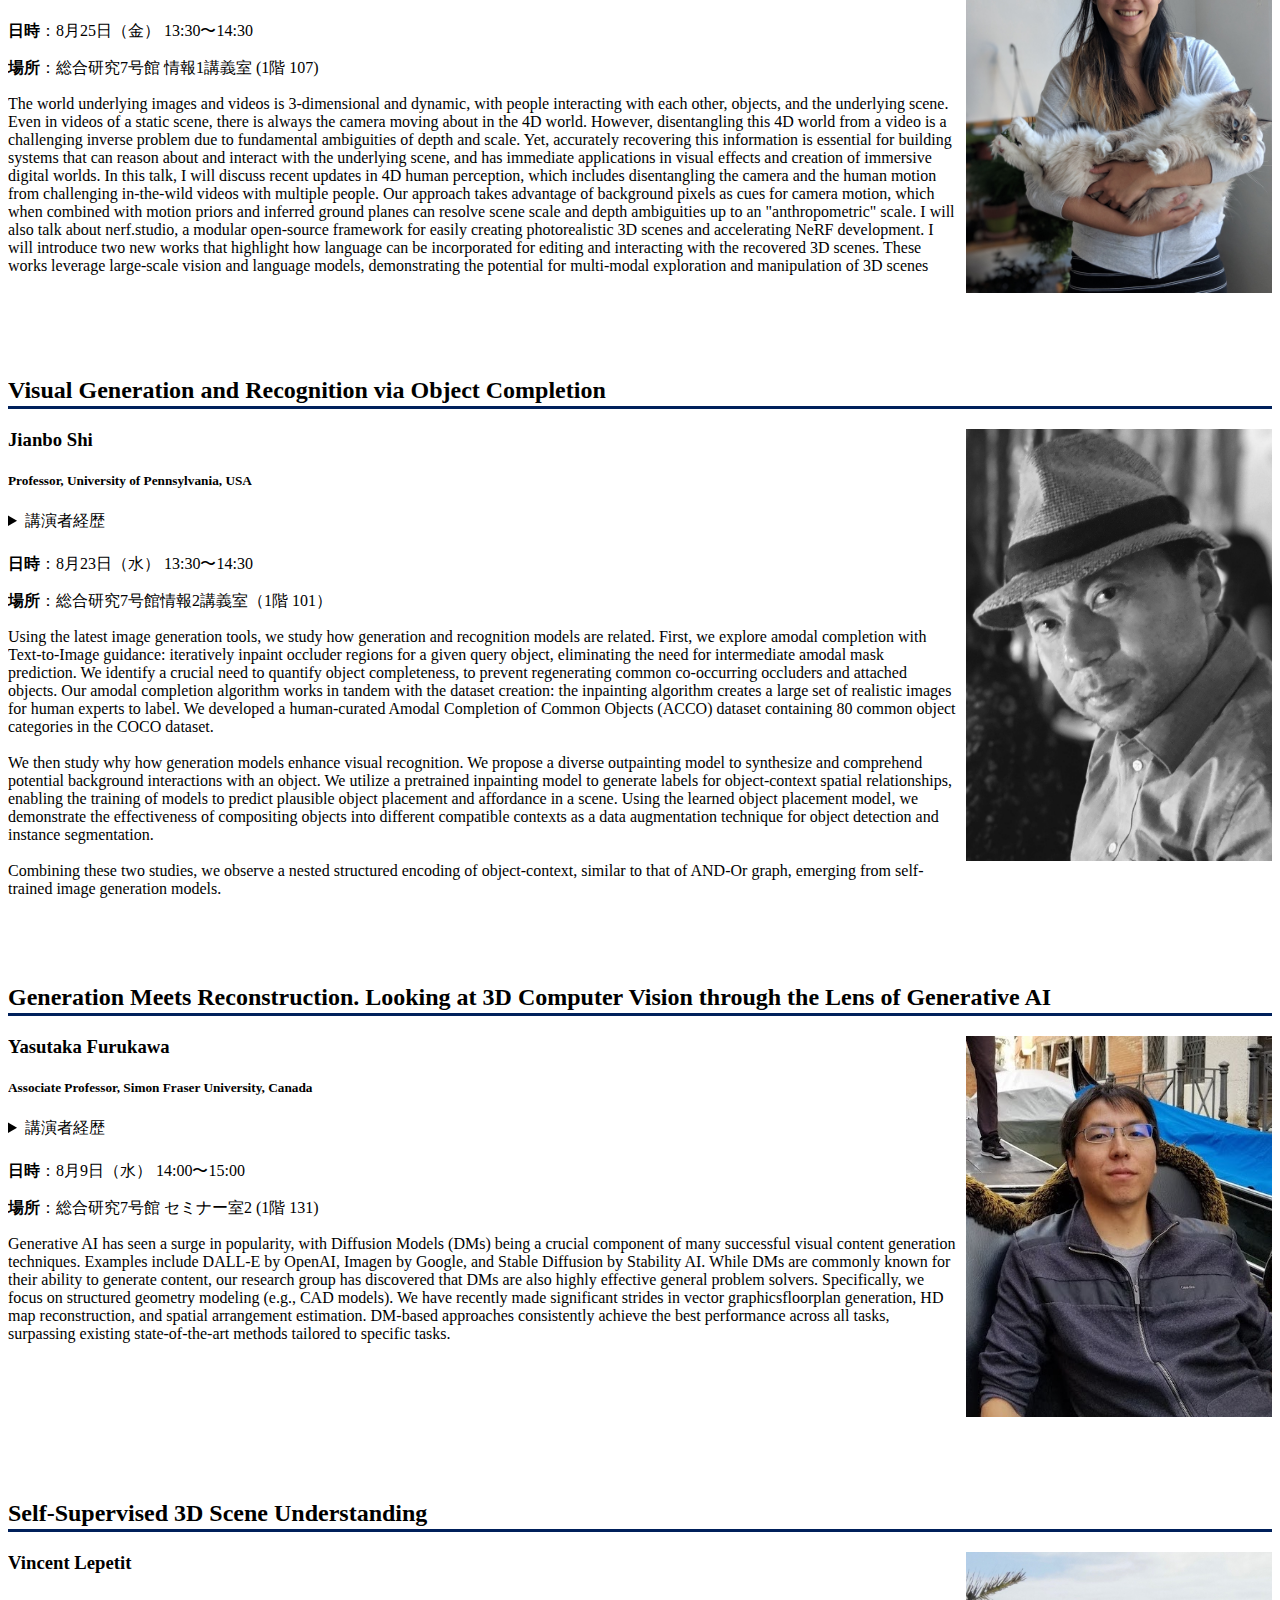
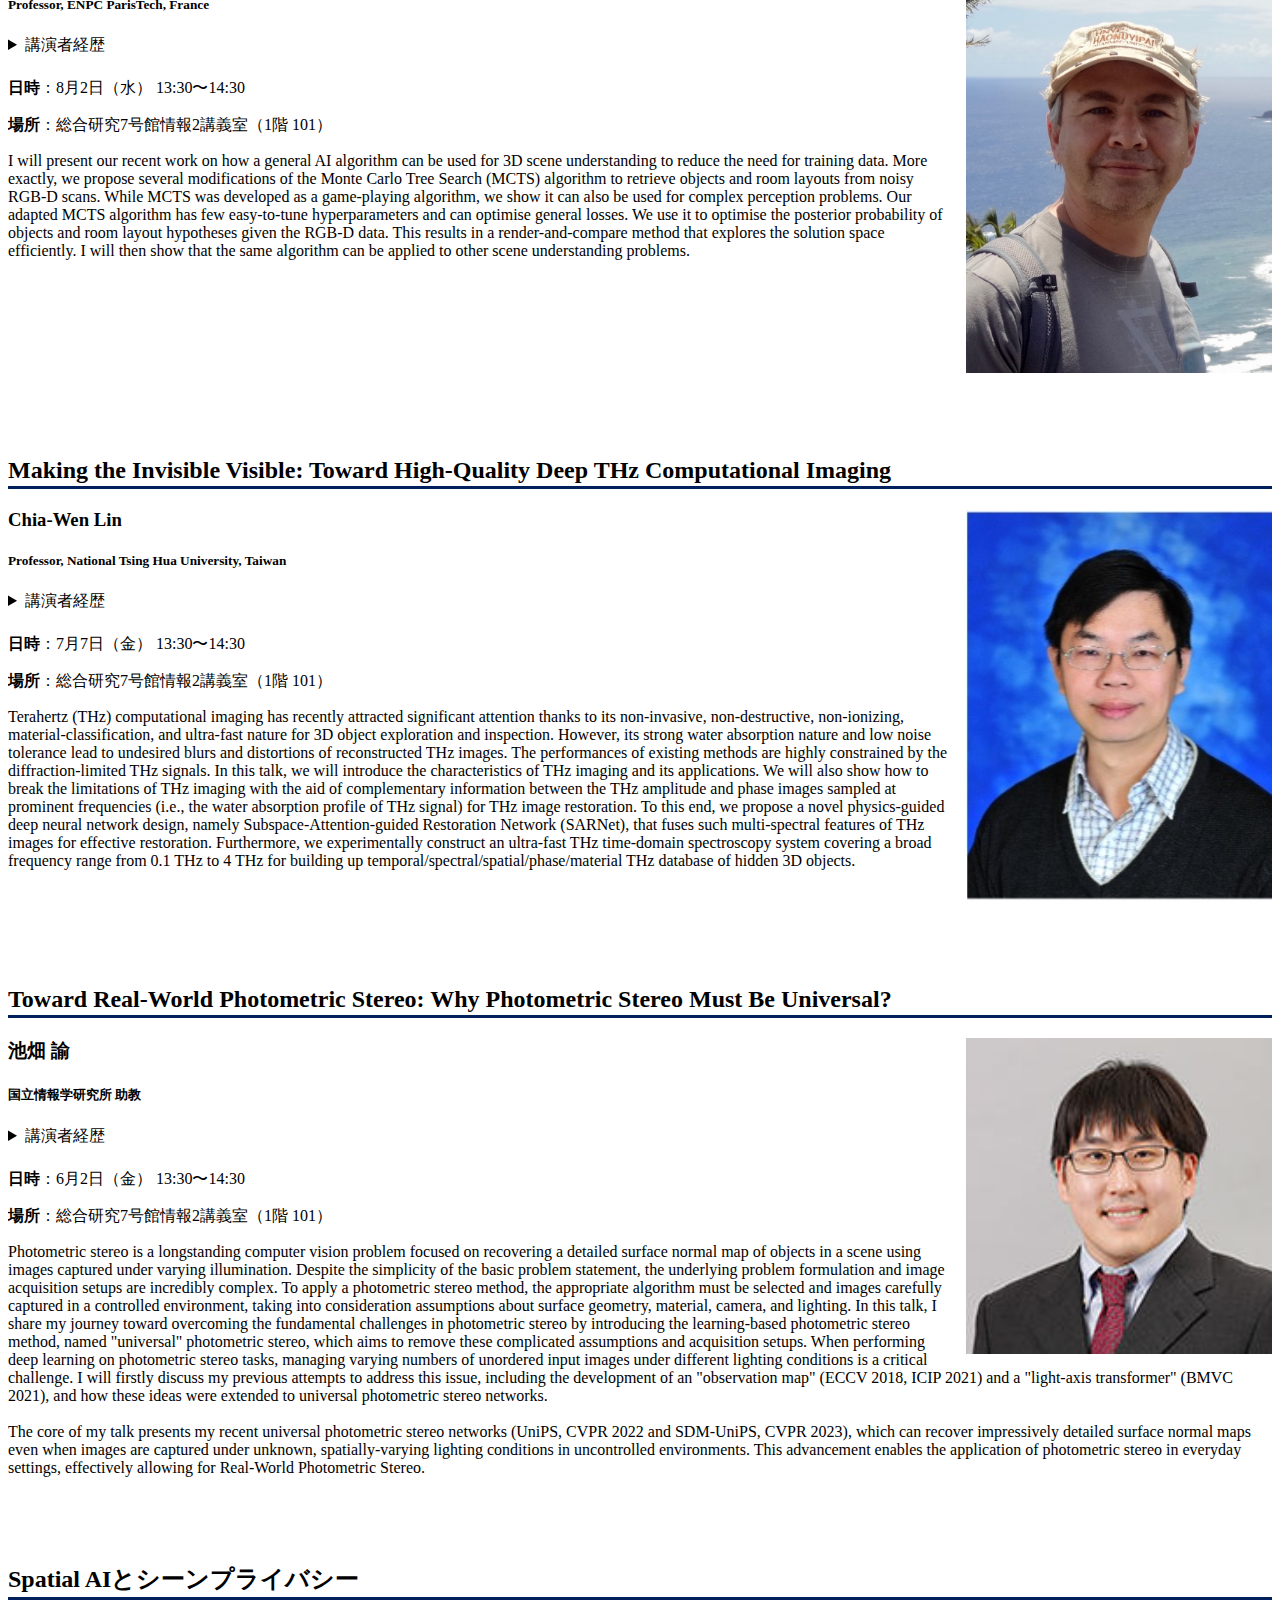
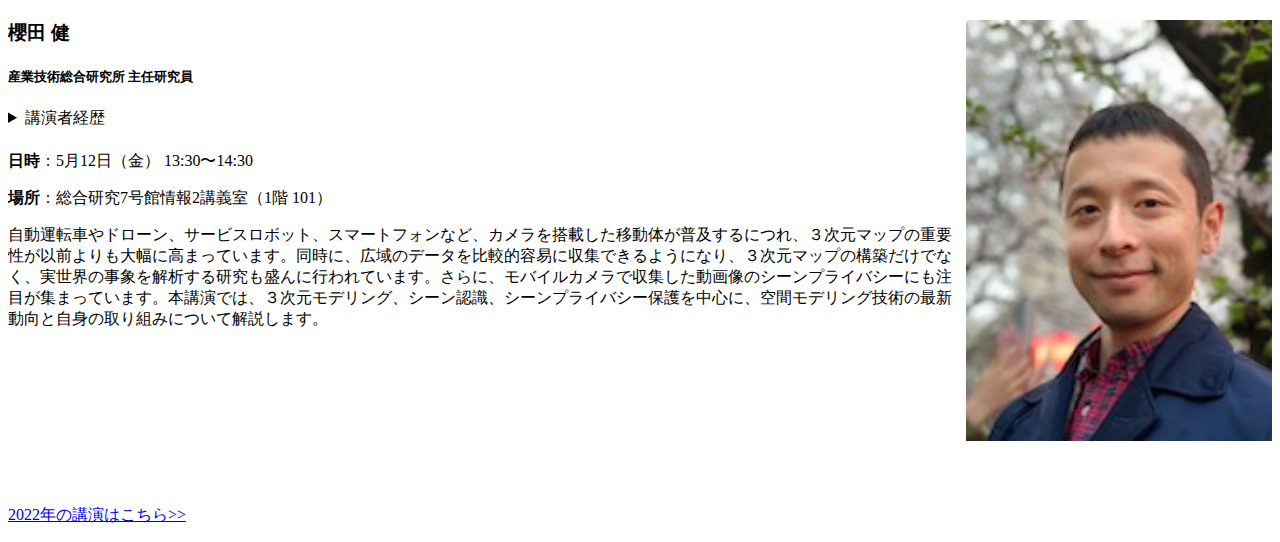
==== commit 1a62172a: "Update at Fri Feb 16 18:54:01 JST 2024, hash=75b233d7c311f6f6030533fbc5bc4b0f09456c0a" ====
--- a/index.html
+++ b/index.html
@@ -24,11 +24,46 @@
 <div class="card" style="width: min(90%, 1200); margin: 50px; margin-left: auto; margin-right: auto; display: block;">
     <div class="card-body" style="overflow:hidden">
         
+        <h2 style="border-bottom: solid; margin-bottom:20px; padding-bottom:2px; border-color:#00205B;"><b>Reducing the Need of Labelled Data in Machine Learning</b></h2>
+        
+        
+        <div style="float:right; width: max(25%, 130px);">
+        <img src="&#x2F;tlampert.jpg" alt="講演者の画像" style="width:100%; padding: 0px 0px 10px 10px;">
+        </div>
+        
+        <h3 class="card-title" style="margin-bottom: 6px;"><b>Thomas Lampert</b></h3>
+        <h5 class="card-text" style="margin-bottom: 22px;">Université de Strasbourg</h5>
+        
+        <details style="margin-bottom: 22px">
+        <summary>講演者経歴</summary>
+        Thomas Lampert is a Computer Science researcher in the general field of Artificial Intelligence, and more specifically in Machine Learning and Image and Time-Series Analysis in various fields of application (most recently in medical imaging and remote sensing). Dr. Lampert currently holds the Chair of Data Science and Artificial Intelligence at Télécom Physique Strasbourg and ICube, University of Strasbourg. (<a href="https://sites.google.com/site/tomalampert">Homepage</a>)
+        </details>
+        
+        <p, class="card-text">
+        <b>日時</b>：2月22日（木） 
+         13:15〜14:45 
+        </p>
+        
+        <p class="card-text">
+        <b>場所</b>：総合研究7号館セミナー室1 (127号室)
+        </p>
+        
+        
+        <p class="card-text">During this talk I will expose the approaches that we have developed to reduce the need for labelled data for several domains of machine learning applications. First I will discuss histopathological images and the difficulties it poses for deep learning segmentation algorithms. I will present several domain invariant approaches that we have developed to overcome these difficulties, and some interest findings that have arisen from them. Next I will discuss the difficulty of performing domain adaptation and learning domain invariant features with multi-modal imagery data (i.e. image domains with different numbers of bands), with application to remote sensing data. Finally, I will present our work on constrained clustering for time-series, a semi-supervised approach to reduce the need for labelled data using must-link and cannot-link constraints. I will extend this to propose an approach to explain the clustering result in an easily interpretable manner.</p>
+        
+        
+            
+        
+    </div>
+</div>
+<div class="card" style="width: min(90%, 1200); margin: 50px; margin-left: auto; margin-right: auto; display: block;">
+    <div class="card-body" style="overflow:hidden">
+        
         <h2 style="border-bottom: solid; margin-bottom:20px; padding-bottom:2px; border-color:#00205B;"><b>Is my “red” your “red”? A structural approach on the issue of qualia</b></h2>
         
         
         <div style="float:right; width: max(25%, 130px);">
-        <img src="tsuchiyanao.jpg" alt="講演者の画像" style="width:100%; padding: 0px 0px 10px 10px;">
+        <img src="&#x2F;tsuchiyanao.jpg" alt="講演者の画像" style="width:100%; padding: 0px 0px 10px 10px;">
         </div>
         
         <h3 class="card-title" style="margin-bottom: 6px;"><b>Nao (Naotsugu) Tsuchiya</b></h3>
@@ -41,7 +76,7 @@
         
         <p, class="card-text">
         <b>日時</b>：12月27日（水） 
-         13:30時〜14:45時 
+         13:30〜14:45 
         </p>
         
         <p class="card-text">
@@ -49,7 +84,7 @@
         </p>
         
         
-        <p class="card-text">Do I experience the world in the “same” way as you do? How similar is my consciousness to other humans, animals, insects, octopuses, and artificial intelligence? In this talk, I will discuss this issue focusing on the content of consciousness, what-it-feels-like, or in short “qualia”. Can we scientifically investigate if my red qualia is similar to your red qualia? Traditionally, the answer has been No. Because "qualia" are so intrinsic and purely subjective, qualia have often been considered as outside of the realm of scientific inquiry. Recently, our group has proposed a method of characterising a quale in terms of its relation to all other qualia, inspired by a mathematical theorem called “Yoneda lemma” in the field of category theory. Based on this idea, we conducted experiments in which we asked a large number (>500) of neurotypical and colorblind subjects to report the similarity of a subset of ~5000 colour combinations in an online setting. Using the similarity structures estimated from these data, we quantified whether it is possible to “align” the colour qualia structures between different populations, using an unsupervised method, called “optimal transport” in the field of machine translation (https://psyarxiv.com/h3pqm). Our qualia structure approach is generalizable to qualia in other domains (such as similarity of evoked emotional experience of short movies), or even to structures between qualia structures. The relationship between qualia structures may eventually provide an opportunity to address questions such as, “Why are colour qualia perceived as colour qualia?”</p>
+        <p class="card-text">Do I experience the world in the “same” way as you do? How similar is my consciousness to other humans, animals, insects, octopuses, and artificial intelligence? In this talk, I will discuss this issue focusing on the content of consciousness, what-it-feels-like, or in short “qualia”. Can we scientifically investigate if my red qualia is similar to your red qualia? Traditionally, the answer has been No. Because "qualia" are so intrinsic and purely subjective, qualia have often been considered as outside of the realm of scientific inquiry. Recently, our group has proposed a method of characterising a quale in terms of its relation to all other qualia, inspired by a mathematical theorem called “Yoneda lemma” in the field of category theory. Based on this idea, we conducted experiments in which we asked a large number (>500) of neurotypical and colorblind subjects to report the similarity of a subset of ~5000 colour combinations in an online setting. Using the similarity structures estimated from these data, we quantified whether it is possible to “align” the colour qualia structures between different populations, using an unsupervised method, called “optimal transport” in the field of machine translation (<a href="https://psyarxiv.com/h3pqm">https://psyarxiv.com/h3pqm</a>). Our qualia structure approach is generalizable to qualia in other domains (such as similarity of evoked emotional experience of short movies), or even to structures between qualia structures. The relationship between qualia structures may eventually provide an opportunity to address questions such as, “Why are colour qualia perceived as colour qualia?”</p>
         
         
             
@@ -63,7 +98,7 @@
         
         
         <div style="float:right; width: max(25%, 130px);">
-        <img src="minghsuanyang.jpg" alt="講演者の画像" style="width:100%; padding: 0px 0px 10px 10px;">
+        <img src="&#x2F;minghsuanyang.jpg" alt="講演者の画像" style="width:100%; padding: 0px 0px 10px 10px;">
         </div>
         
         <h3 class="card-title" style="margin-bottom: 6px;"><b>Ming-Hsuan Yang</b></h3>
@@ -76,7 +111,7 @@
         
         <p, class="card-text">
         <b>日時</b>：12月4日（月） 
-         13:30時〜14:30時 
+         13:30〜14:30 
         </p>
         
         <p class="card-text">
@@ -98,7 +133,7 @@
         
         
         <div style="float:right; width: max(25%, 130px);">
-        <img src="fuapascal.jpg" alt="講演者の画像" style="width:100%; padding: 0px 0px 10px 10px;">
+        <img src="&#x2F;fuapascal.jpg" alt="講演者の画像" style="width:100%; padding: 0px 0px 10px 10px;">
         </div>
         
         <h3 class="card-title" style="margin-bottom: 6px;"><b>Pascal Fua</b></h3>
@@ -111,7 +146,7 @@
         
         <p, class="card-text">
         <b>日時</b>：10月20日（金） 
-         13:30時〜14:30時 
+         13:30〜14:30 
         </p>
         
         <p class="card-text">
@@ -133,7 +168,7 @@
         
         
         <div style="float:right; width: max(25%, 130px);">
-        <img src="ukita.jpg" alt="講演者の画像" style="width:100%; padding: 0px 0px 10px 10px;">
+        <img src="&#x2F;ukita.jpg" alt="講演者の画像" style="width:100%; padding: 0px 0px 10px 10px;">
         </div>
         
         <h3 class="card-title" style="margin-bottom: 6px;"><b>浮田 宗伯</b></h3>
@@ -146,7 +181,7 @@
         
         <p, class="card-text">
         <b>日時</b>：9月22日（金） 
-         13:30時〜14:30時 
+         13:30〜14:30 
         </p>
         
         <p class="card-text">
@@ -168,7 +203,7 @@
         
         
         <div style="float:right; width: max(25%, 130px);">
-        <img src="kanezawa.jpg" alt="講演者の画像" style="width:100%; padding: 0px 0px 10px 10px;">
+        <img src="&#x2F;kanezawa.jpg" alt="講演者の画像" style="width:100%; padding: 0px 0px 10px 10px;">
         </div>
         
         <h3 class="card-title" style="margin-bottom: 6px;"><b>Angjoo Kanazawa</b></h3>
@@ -181,7 +216,7 @@
         
         <p, class="card-text">
         <b>日時</b>：8月25日（金） 
-         13:30時〜14:30時 
+         13:30〜14:30 
         </p>
         
         <p class="card-text">
@@ -203,7 +238,7 @@
         
         
         <div style="float:right; width: max(25%, 130px);">
-        <img src="jshi.jpg" alt="講演者の画像" style="width:100%; padding: 0px 0px 10px 10px;">
+        <img src="&#x2F;jshi.jpg" alt="講演者の画像" style="width:100%; padding: 0px 0px 10px 10px;">
         </div>
         
         <h3 class="card-title" style="margin-bottom: 6px;"><b>Jianbo Shi</b></h3>
@@ -216,7 +251,7 @@
         
         <p, class="card-text">
         <b>日時</b>：8月23日（水） 
-         13:30時〜14:30時 
+         13:30〜14:30 
         </p>
         
         <p class="card-text">
@@ -238,7 +273,7 @@
         
         
         <div style="float:right; width: max(25%, 130px);">
-        <img src="furukawa.jpg" alt="講演者の画像" style="width:100%; padding: 0px 0px 10px 10px;">
+        <img src="&#x2F;furukawa.jpg" alt="講演者の画像" style="width:100%; padding: 0px 0px 10px 10px;">
         </div>
         
         <h3 class="card-title" style="margin-bottom: 6px;"><b>Yasutaka Furukawa</b></h3>
@@ -251,7 +286,7 @@
         
         <p, class="card-text">
         <b>日時</b>：8月9日（水） 
-         14:00時〜15:00時 
+         14:00〜15:00 
         </p>
         
         <p class="card-text">
@@ -273,7 +308,7 @@
         
         
         <div style="float:right; width: max(25%, 130px);">
-        <img src="vincent_lepetit.jpg" alt="講演者の画像" style="width:100%; padding: 0px 0px 10px 10px;">
+        <img src="&#x2F;vincent_lepetit.jpg" alt="講演者の画像" style="width:100%; padding: 0px 0px 10px 10px;">
         </div>
         
         <h3 class="card-title" style="margin-bottom: 6px;"><b>Vincent Lepetit</b></h3>
@@ -286,7 +321,7 @@
         
         <p, class="card-text">
         <b>日時</b>：8月2日（水） 
-         13:30時〜14:30時 
+         13:30〜14:30 
         </p>
         
         <p class="card-text">
@@ -308,7 +343,7 @@
         
         
         <div style="float:right; width: max(25%, 130px);">
-        <img src="chiawenlin.jpg" alt="講演者の画像" style="width:100%; padding: 0px 0px 10px 10px;">
+        <img src="&#x2F;chiawenlin.jpg" alt="講演者の画像" style="width:100%; padding: 0px 0px 10px 10px;">
         </div>
         
         <h3 class="card-title" style="margin-bottom: 6px;"><b>Chia-Wen Lin</b></h3>
@@ -321,7 +356,7 @@
         
         <p, class="card-text">
         <b>日時</b>：7月7日（金） 
-         13:30時〜14:30時 
+         13:30〜14:30 
         </p>
         
         <p class="card-text">
@@ -343,7 +378,7 @@
         
         
         <div style="float:right; width: max(25%, 130px);">
-        <img src="ikehata.jpg" alt="講演者の画像" style="width:100%; padding: 0px 0px 10px 10px;">
+        <img src="&#x2F;ikehata.jpg" alt="講演者の画像" style="width:100%; padding: 0px 0px 10px 10px;">
         </div>
         
         <h3 class="card-title" style="margin-bottom: 6px;"><b>池畑 諭</b></h3>
@@ -356,7 +391,7 @@
         
         <p, class="card-text">
         <b>日時</b>：6月2日（金） 
-         13:30時〜14:30時 
+         13:30〜14:30 
         </p>
         
         <p class="card-text">
@@ -378,7 +413,7 @@
         
         
         <div style="float:right; width: max(25%, 130px);">
-        <img src="sakurada.jpg" alt="講演者の画像" style="width:100%; padding: 0px 0px 10px 10px;">
+        <img src="&#x2F;sakurada.jpg" alt="講演者の画像" style="width:100%; padding: 0px 0px 10px 10px;">
         </div>
         
         <h3 class="card-title" style="margin-bottom: 6px;"><b>櫻田 健</b></h3>
@@ -391,7 +426,7 @@
         
         <p, class="card-text">
         <b>日時</b>：5月12日（金） 
-         13:30時〜14:30時 
+         13:30〜14:30 
         </p>
         
         <p class="card-text">
